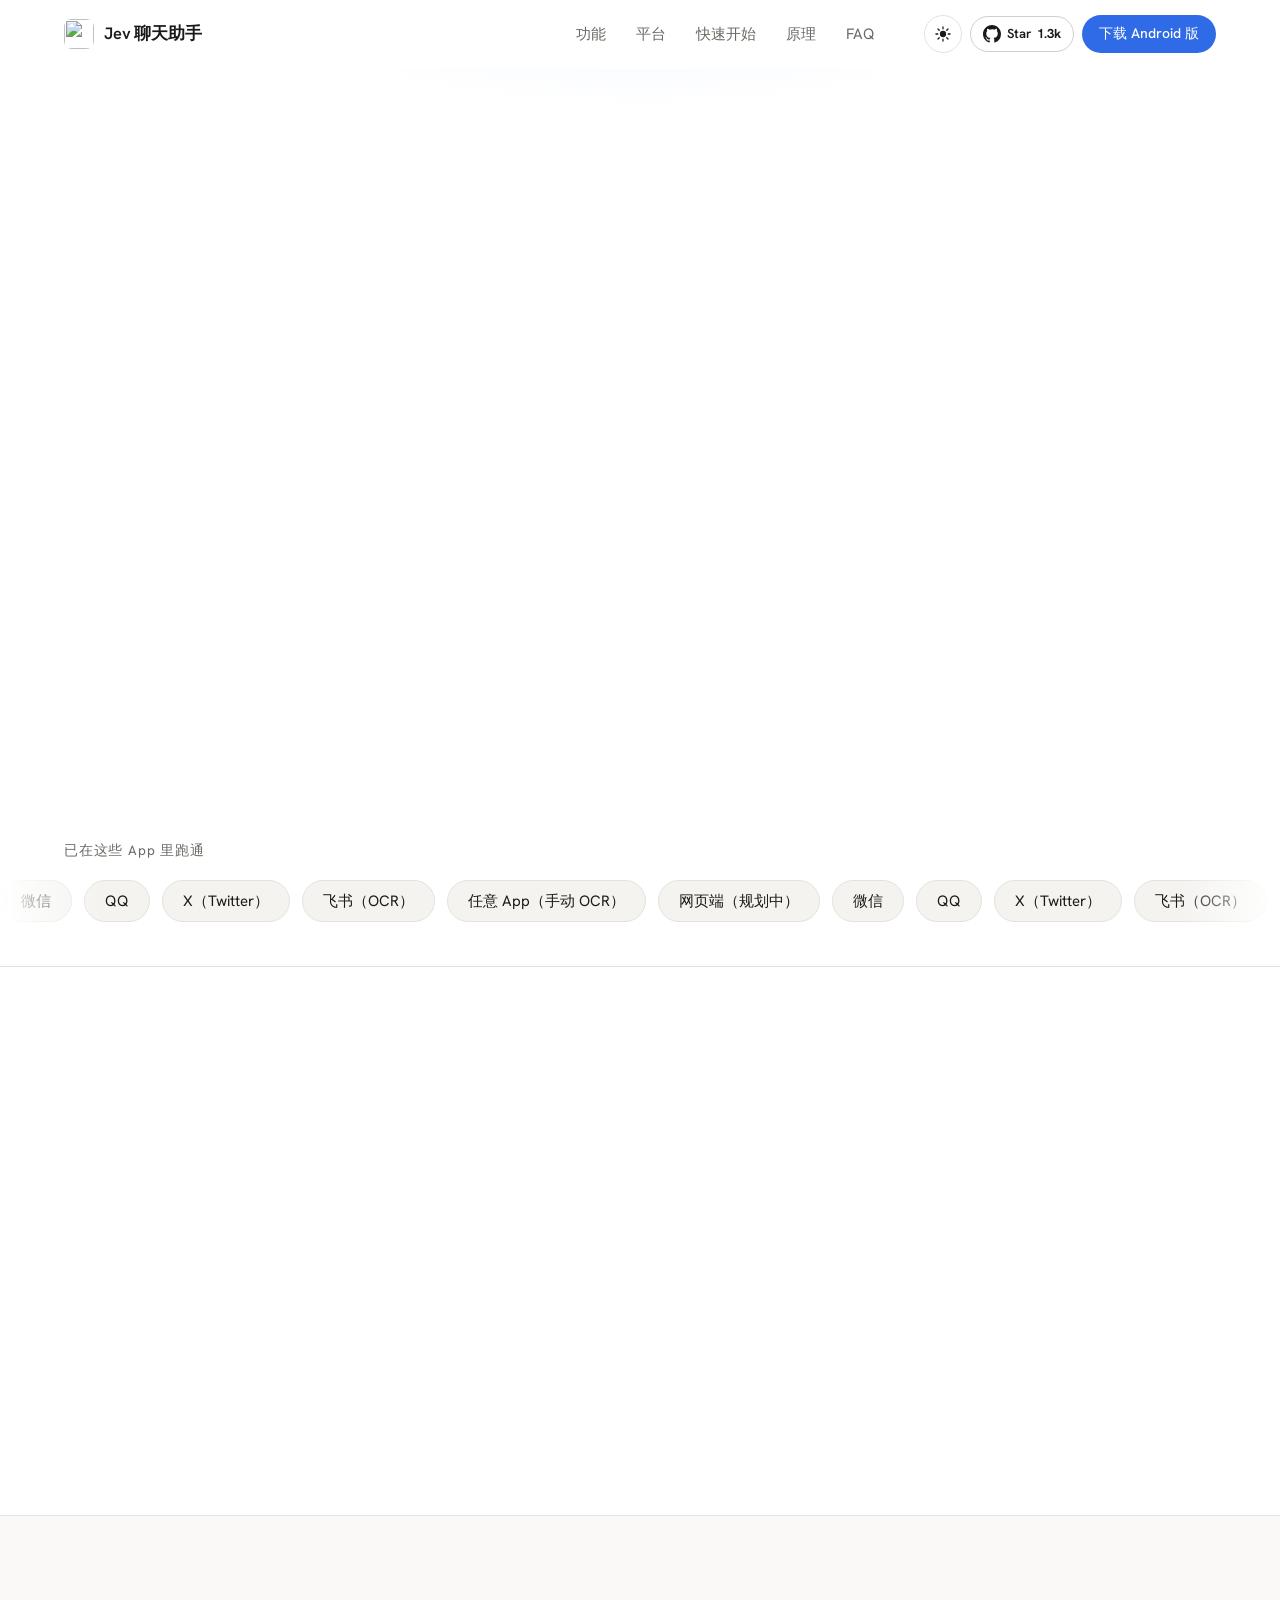
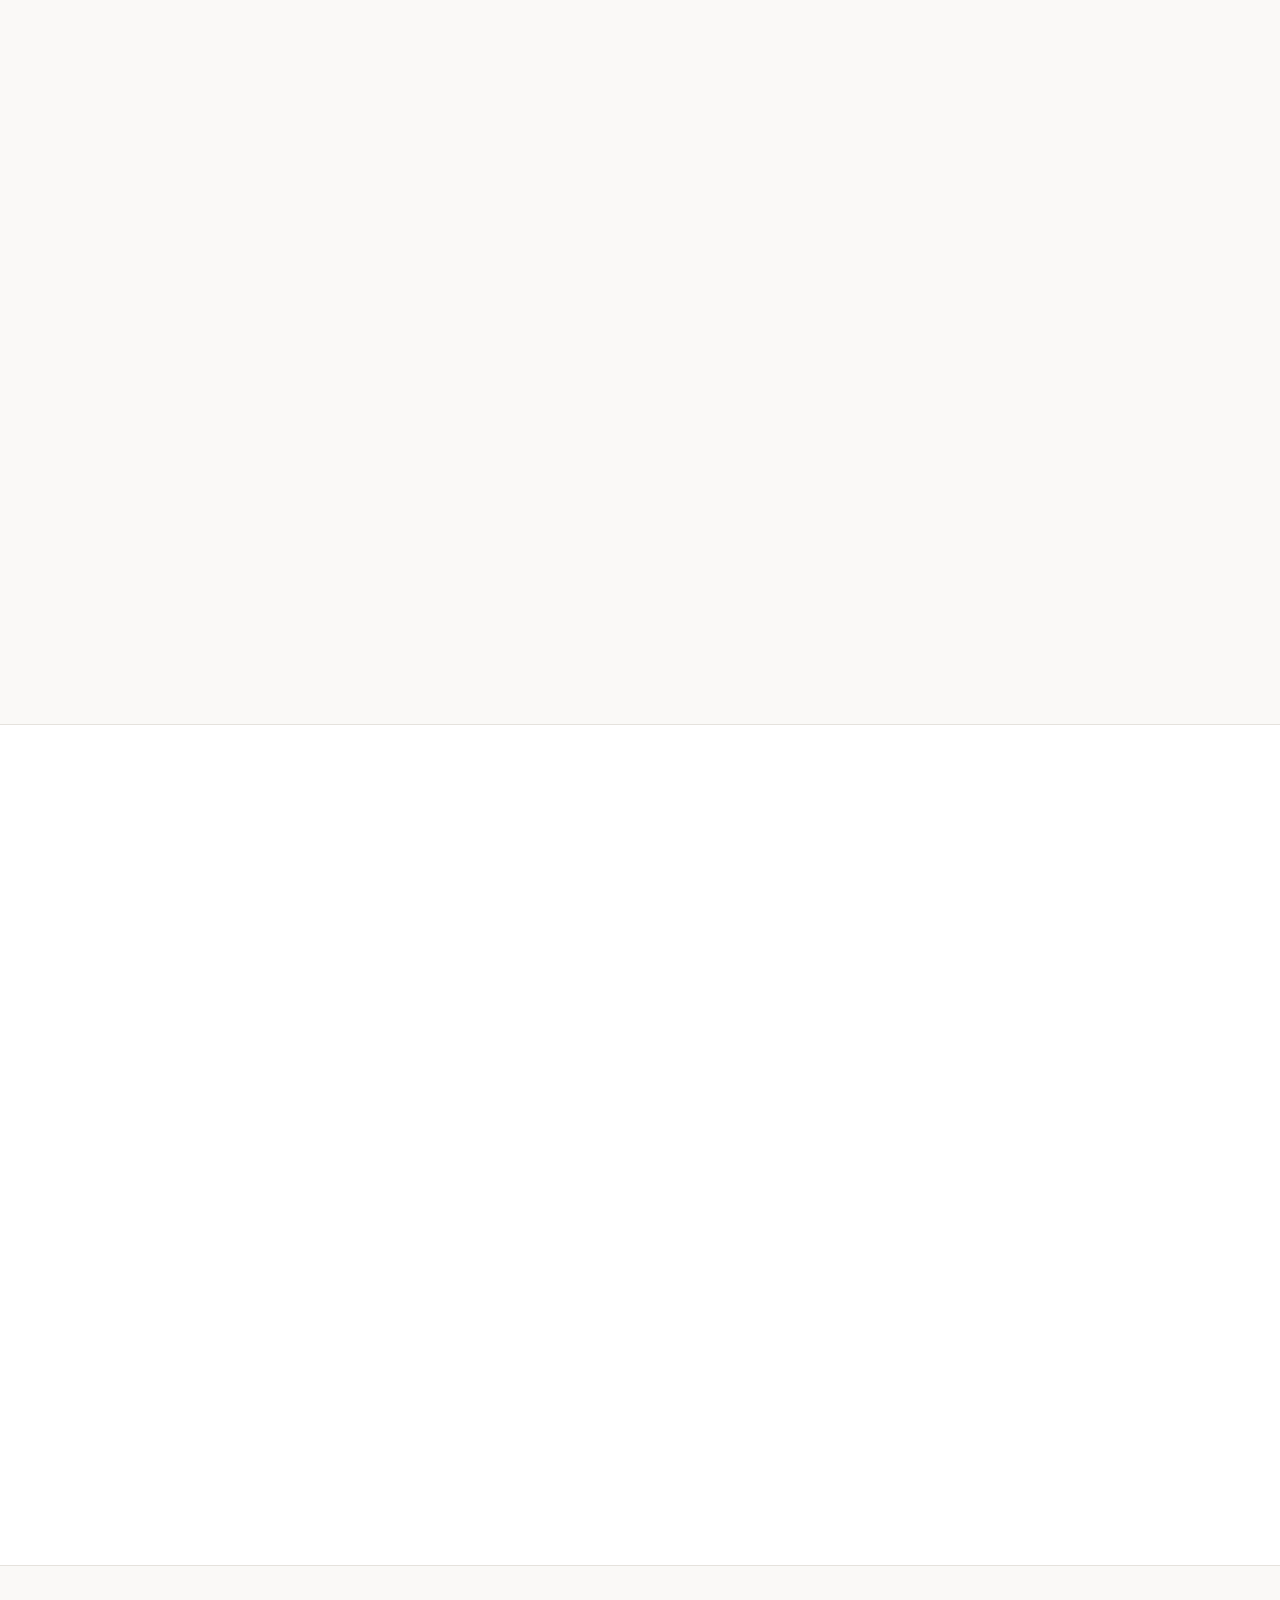
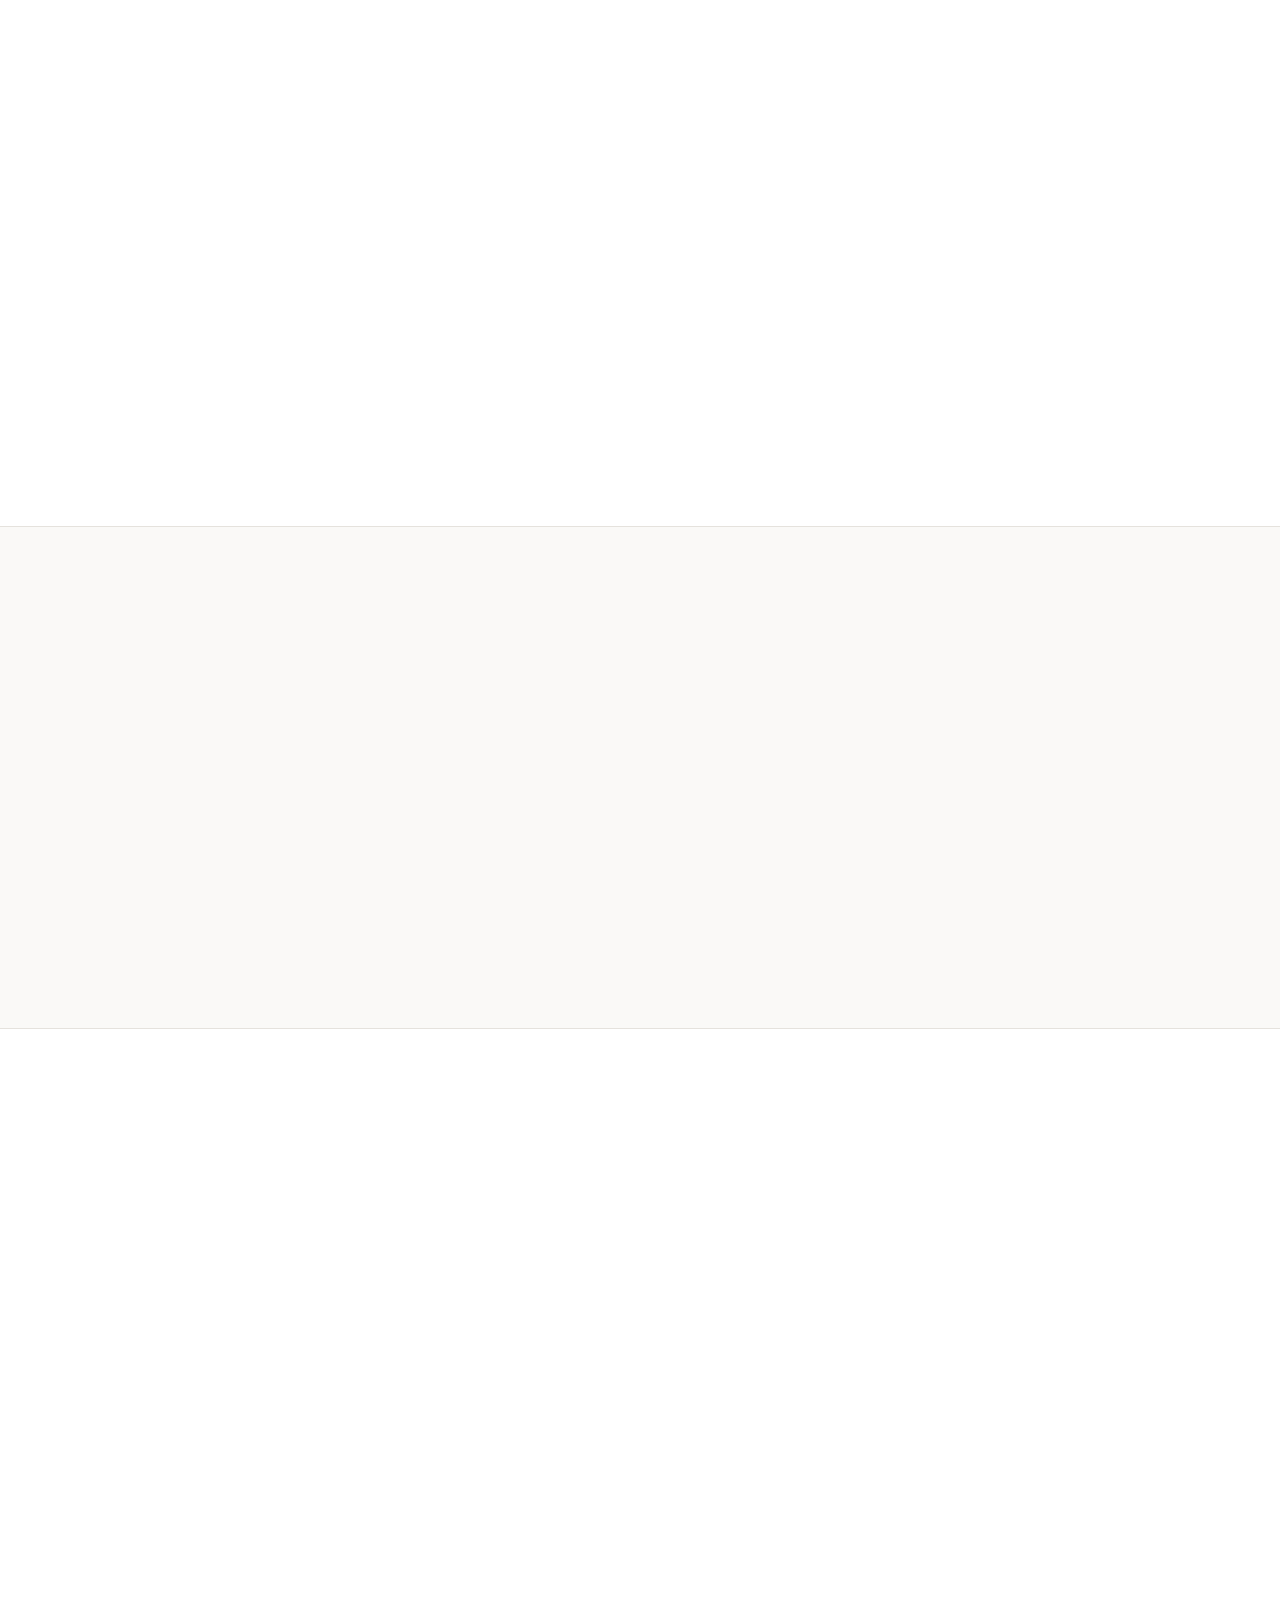
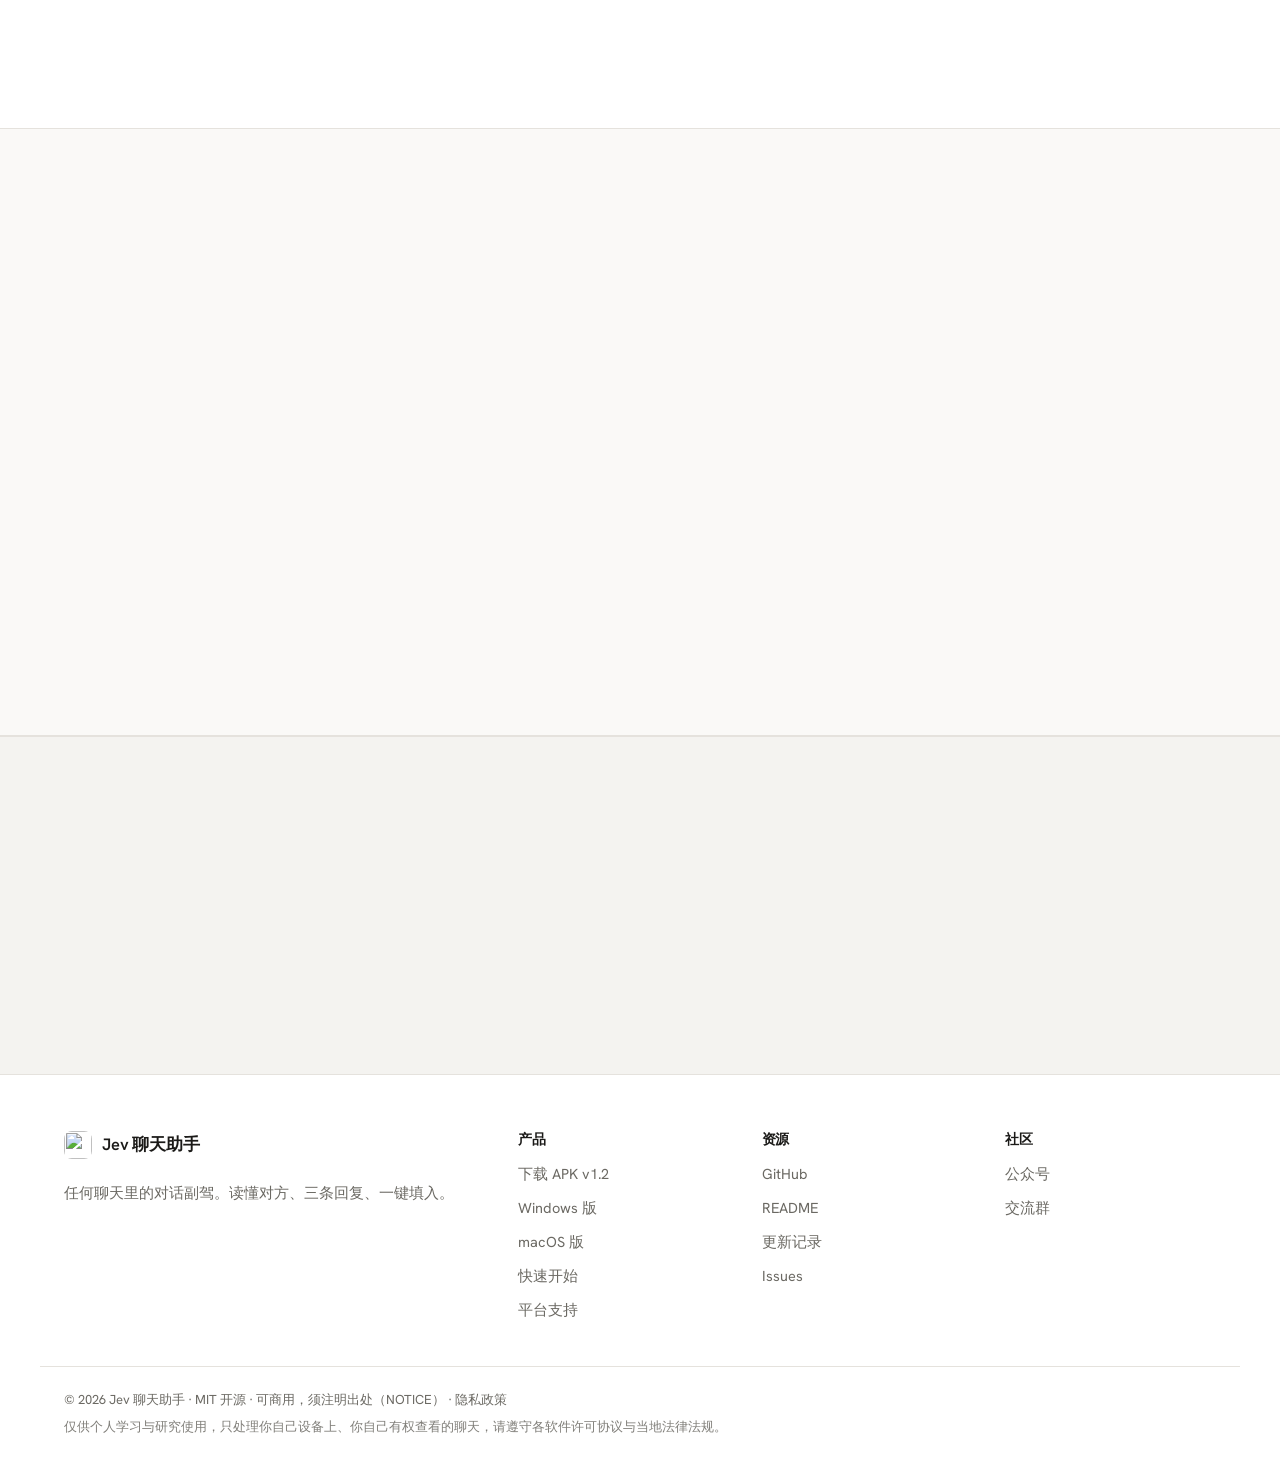
==== index.html @ 8b27de7a "site: 同步隐私政策页" ====
<!DOCTYPE html>
<html lang="zh-CN" data-theme-init>
<head>
<meta charset="utf-8">
<meta name="viewport" content="width=device-width, initial-scale=1">
<title>Jev 聊天助手 — 任何聊天里的对话副驾</title>
<meta name="description" content="Jev 聊天助手是一个开源 Android / Windows / macOS 三端对话副驾：读懂对方刚发的消息，给出意图与危险等级判断，起草三条候选回复，一键填进输入框。程序只填不发，发不发由你。微信 / QQ / X / 飞书已跑通。">
<link rel="icon" href="assets/favicon.svg" type="image/svg+xml">
<meta property="og:type" content="website">
<meta property="og:url" content="https://chatjevs.com/">
<meta property="og:title" content="Jev 聊天助手 — 任何聊天里的对话副驾">
<meta property="og:description" content="读懂对方、三条回复、一键填入。开源 MIT，Android / Windows / macOS 三端。程序只填不发。">
<meta property="og:image" content="https://chatjevs.com/assets/og.png">
<meta property="og:site_name" content="Jev 聊天助手">
<meta name="twitter:card" content="summary_large_image">
<meta name="twitter:title" content="Jev 聊天助手 — 任何聊天里的对话副驾">
<meta name="twitter:description" content="读懂对方、三条回复、一键填入。开源 MIT，Android / Windows / macOS 三端。">
<meta name="twitter:image" content="https://chatjevs.com/assets/og.png">
<script>
  window.JEV = {
    version: "1.3",
    apkUrl: "https://github.com/jev-chat/jev-chat-jarvis/raw/main/apk/jev-assistant-v1.3-release.apk",
    repo: "https://github.com/jev-chat/jev-chat-jarvis"
  };
  // 提前应用主题，避免首屏闪白
  (function () {
    try {
      var t = localStorage.getItem("jev-theme");
      if (t === "dark" || t === "light") document.documentElement.setAttribute("data-theme", t);
    } catch (e) {}
  })();
</script>
<link rel="preconnect" href="https://fonts.googleapis.com">
<link rel="preconnect" href="https://fonts.gstatic.com" crossorigin>
<link rel="stylesheet" href="https://fonts.googleapis.com/css2?family=Hanken+Grotesk:wght@400;500;600&family=DM+Mono:wght@400;500&display=swap" media="print" onload="this.media='all'">
<noscript><link rel="stylesheet" href="https://fonts.googleapis.com/css2?family=Hanken+Grotesk:wght@400;500;600&family=DM+Mono:wght@400;500&display=swap"></noscript>
<link rel="stylesheet" href="style.css?v=20260923a">
</head>
<body>

<a class="skip-link" href="#main">跳到主要内容</a>

<header class="nav" id="nav">
  <div class="wrap nav-inner">
    <a class="brand" href="#top" aria-label="Jev 聊天助手 首页">
      <img src="assets/favicon.svg" alt="" width="30" height="30" class="brand-mark">
      <span class="brand-name">Jev 聊天助手</span>
    </a>

    <nav class="nav-menu" id="navMenu" aria-label="主导航">
      <a href="#features">功能</a>
      <a href="#platforms">平台</a>
      <a href="#start">快速开始</a>
      <a href="#how">原理</a>
      <a href="#faq">FAQ</a>
    </nav>

    <div class="nav-actions">
      <button class="icon-btn" id="themeBtn" type="button" aria-label="切换深浅色主题" title="切换深浅色">
        <svg class="ico-sun" viewBox="0 0 24 24" width="18" height="18" aria-hidden="true"><circle cx="12" cy="12" r="4.2" fill="currentColor"/><g stroke="currentColor" stroke-width="1.7" stroke-linecap="round"><path d="M12 2.6v2.4M12 19v2.4M2.6 12h2.4M19 12h2.4M5.3 5.3l1.7 1.7M17 17l1.7 1.7M18.7 5.3L17 7M7 17l-1.7 1.7"/></g></svg>
        <svg class="ico-moon" viewBox="0 0 24 24" width="18" height="18" aria-hidden="true"><path d="M20 14.4A8.6 8.6 0 1 1 9.6 4a7 7 0 0 0 10.4 10.4z" fill="currentColor"/></svg>
      </button>
      <a class="nav-star" data-jev-repo href="#" target="_blank" rel="noopener" aria-label="GitHub 仓库，点个 Star" title="好用的话点个 Star"><svg viewBox="0 0 16 16" width="18" height="18" aria-hidden="true"><path fill="currentColor" d="M8 0C3.58 0 0 3.58 0 8c0 3.54 2.29 6.53 5.47 7.59.4.07.55-.17.55-.38 0-.19-.01-.82-.01-1.49-2.01.37-2.53-.49-2.69-.94-.09-.23-.48-.94-.82-1.13-.28-.15-.68-.52-.01-.53.63-.01 1.08.58 1.23.82.72 1.21 1.87.87 2.33.66.07-.52.28-.87.51-1.07-1.78-.2-3.64-.89-3.64-3.95 0-.87.31-1.59.82-2.15-.08-.2-.36-1.02.08-2.12 0 0 .67-.21 2.2.82a7.4 7.4 0 0 1 2-.27c.68 0 1.36.09 2 .27 1.53-1.04 2.2-.82 2.2-.82.44 1.1.16 1.92.08 2.12.51.56.82 1.27.82 2.15 0 3.07-1.87 3.75-3.65 3.95.29.25.54.73.54 1.48 0 1.07-.01 1.93-.01 2.2 0 .21.15.46.55.38A8.01 8.01 0 0 0 16 8c0-4.42-3.58-8-8-8z"/></svg><span class="nav-star-text">Star</span><b data-jev-stars>1.3k</b></a>
      <a class="btn btn-primary btn-sm nav-cta" data-jev-apk href="#">下载 Android 版</a>
      <button class="icon-btn burger" id="burger" type="button" aria-label="打开菜单" aria-expanded="false" aria-controls="navMenu">
        <svg viewBox="0 0 24 24" width="20" height="20" aria-hidden="true"><g stroke="currentColor" stroke-width="1.8" stroke-linecap="round"><path d="M3.5 7h17M3.5 12h17M3.5 17h17"/></g></svg>
      </button>
    </div>
  </div>
</header>

<main id="main">

<!-- ===================== HERO ===================== -->
<section class="hero" id="top">
  <div class="wrap hero-grid">
    <div class="hero-copy">
      <span class="eyebrow reveal">开源 · MIT · Android / Windows / macOS</span>
      <h1 class="hero-title reveal">任何聊天里，<br>都有个副驾</h1>
      <p class="hero-sub reveal">读懂对方、三条回复、一键填入。微信 / QQ / X / 飞书已跑通，Windows / macOS 桌面版同步可用。</p>

      <div class="cmd reveal" role="group" aria-label="安装命令">
        <code id="cmdText">adb install -r jev-assistant-v<span data-jev-version>1.2</span>-release.apk</code>
        <button class="cmd-copy" id="copyBtn" type="button" aria-label="复制命令">
          <svg viewBox="0 0 24 24" width="16" height="16" aria-hidden="true"><rect x="9" y="9" width="11" height="11" rx="2.5" fill="none" stroke="currentColor" stroke-width="1.7"/><path d="M15 5.5H6.5A2.5 2.5 0 0 0 4 8v8.5" fill="none" stroke="currentColor" stroke-width="1.7" stroke-linecap="round"/></svg>
          <span class="cmd-copy-label">复制</span>
        </button>
      </div>

      <div class="hero-btns reveal">
        <a class="btn btn-primary" data-jev-apk href="#">下载 APK v<span data-jev-version>1.2</span></a>
        <a class="btn btn-ghost" href="https://github.com/jev-chat/jev-chat-windows/releases" target="_blank" rel="noopener">Windows 版 v0.1.6</a>
        <a class="btn btn-ghost" href="https://github.com/jev-chat/jev-chat-jarvis-mac/releases" target="_blank" rel="noopener">macOS 版 v0.3.0</a>
        <a class="btn btn-star" data-jev-repo href="#" target="_blank" rel="noopener" title="到 GitHub 点个 Star"><svg viewBox="0 0 16 16" width="18" height="18" aria-hidden="true"><path fill="currentColor" d="M8 0C3.58 0 0 3.58 0 8c0 3.54 2.29 6.53 5.47 7.59.4.07.55-.17.55-.38 0-.19-.01-.82-.01-1.49-2.01.37-2.53-.49-2.69-.94-.09-.23-.48-.94-.82-1.13-.28-.15-.68-.52-.01-.53.63-.01 1.08.58 1.23.82.72 1.21 1.87.87 2.33.66.07-.52.28-.87.51-1.07-1.78-.2-3.64-.89-3.64-3.95 0-.87.31-1.59.82-2.15-.08-.2-.36-1.02.08-2.12 0 0 .67-.21 2.2.82a7.4 7.4 0 0 1 2-.27c.68 0 1.36.09 2 .27 1.53-1.04 2.2-.82 2.2-.82.44 1.1.16 1.92.08 2.12.51.56.82 1.27.82 2.15 0 3.07-1.87 3.75-3.65 3.95.29.25.54.73.54 1.48 0 1.07-.01 1.93-.01 2.2 0 .21.15.46.55.38A8.01 8.01 0 0 0 16 8c0-4.42-3.58-8-8-8z"/></svg><span>GitHub</span><span class="star-count" aria-label="Star 数"><span aria-hidden="true">★</span> <b data-jev-stars>1.3k</b></span></a>
      </div>

      <p class="star-callout reveal"><a data-jev-repo href="#" target="_blank" rel="noopener"><span class="star-callout-ico" aria-hidden="true">⭐</span>好用的话，去 GitHub 给我点个星吧<span class="star-callout-arrow" aria-hidden="true">→</span></a></p>

      <p class="hero-note reveal">程序只把回复填进输入框，从不自动发送，不碰转账 / 红包 / 收款。</p>
    </div>

    <div class="hero-visual reveal">
      <div class="pipeline" aria-hidden="true">
        <div class="pl-step pl-1"><span class="pl-dot"></span>收到消息</div>
        <div class="pl-step pl-2"><span class="pl-dot"></span>Jev 判断意图 · 危险等级</div>
        <div class="pl-step pl-3"><span class="pl-dot"></span>起草 3 条候选</div>
        <div class="pl-step pl-4"><span class="pl-dot"></span>一键填入输入框</div>
        <div class="pl-line"><i></i></div>
      </div>

      <div class="phone">
        <div class="phone-frame">
          <div class="phone-notch"></div>
          <img src="assets/overlay.webp" alt="Jev 聊天助手悬浮窗实拍：显示对方意图判断与三条候选回复" width="900" height="2002" loading="eager" decoding="async">
        </div>
        <div class="phone-glow" aria-hidden="true"></div>
      </div>
    </div>
  </div>
</section>

<!-- ===================== MARQUEE ===================== -->
<section class="marquee-sec">
  <div class="wrap"><p class="marquee-title">已在这些 App 里跑通</p></div>
  <div class="marquee" aria-label="已支持的应用：微信、QQ、X（Twitter）、飞书、任意 App、网页端规划中">
    <div class="marquee-track">
      <span class="chip">微信</span><span class="chip">QQ</span><span class="chip">X（Twitter）</span><span class="chip">飞书（OCR）</span><span class="chip">任意 App（手动 OCR）</span><span class="chip">网页端（规划中）</span>
      <span class="chip">微信</span><span class="chip">QQ</span><span class="chip">X（Twitter）</span><span class="chip">飞书（OCR）</span><span class="chip">任意 App（手动 OCR）</span><span class="chip">网页端（规划中）</span>
      <span class="chip">微信</span><span class="chip">QQ</span><span class="chip">X（Twitter）</span><span class="chip">飞书（OCR）</span><span class="chip">任意 App（手动 OCR）</span><span class="chip">网页端（规划中）</span>
    </div>
  </div>
</section>

<!-- ===================== VALUE ===================== -->
<section class="sec" id="value">
  <div class="wrap">
    <div class="sec-head">
      <h2 class="reveal">不只会写，先看懂。</h2>
      <p class="sec-lead reveal">大多数助手直接给你一段话。Jev 先判断这条消息到底是什么，再决定怎么回。</p>
    </div>

    <div class="grid grid-3">
      <article class="card reveal">
        <span class="card-ico">
          <svg viewBox="0 0 24 24" width="22" height="22" aria-hidden="true"><path d="M12 4.5c4.4 0 7.8 3.4 9 7.5-1.2 4.1-4.6 7.5-9 7.5S4.2 16.1 3 12c1.2-4.1 4.6-7.5 9-7.5z" fill="none" stroke="currentColor" stroke-width="1.7"/><circle cx="12" cy="12" r="2.8" fill="currentColor"/></svg>
        </span>
        <h3>判断</h3>
        <p>TypeSafe Jev 判断模型一次给出：对方真实意图、危险等级 1–9、对方要什么、该不该马上回、最佳动作。约 1 秒，带把握度。</p>
      </article>

      <article class="card reveal">
        <span class="card-ico">
          <svg viewBox="0 0 24 24" width="22" height="22" aria-hidden="true"><rect x="3.5" y="5" width="17" height="4.4" rx="2.2" fill="currentColor"/><rect x="3.5" y="11" width="13" height="4.4" rx="2.2" fill="none" stroke="currentColor" stroke-width="1.7"/><rect x="3.5" y="17" width="9" height="3" rx="1.5" fill="none" stroke="currentColor" stroke-width="1.7"/></svg>
        </span>
        <h3>候选</h3>
        <p>生成模型（默认 DeepSeek）起草 3 条口语化回复，Jev 按「最合适」重新排序，并给出每条的占比，谁排第一有理由。</p>
      </article>

      <article class="card reveal">
        <span class="card-ico">
          <svg viewBox="0 0 24 24" width="22" height="22" aria-hidden="true"><path d="M12 3.5v11" fill="none" stroke="currentColor" stroke-width="1.8" stroke-linecap="round"/><path d="M8 11l4 4 4-4" fill="none" stroke="currentColor" stroke-width="1.8" stroke-linecap="round" stroke-linejoin="round"/><rect x="4" y="17.5" width="16" height="3.2" rx="1.6" fill="currentColor"/></svg>
        </span>
        <h3>填入</h3>
        <p>点一下，回复进输入框。程序只填不发，从不自动发送，也不碰转账、红包、收款。最后那一下永远是你按的。</p>
      </article>
    </div>
  </div>
</section>

<!-- ===================== COMPARE ===================== -->
<section class="sec sec-alt" id="compare">
  <div class="wrap">
    <div class="sec-head">
      <h2 class="reveal">Jev 聊天助手 vs 其他方案</h2>
      <p class="sec-lead reveal">同样是「帮你回消息」，差别在读得到多少、判不判断、以及谁按发送。</p>
    </div>

    <div class="table-scroll reveal">
      <table class="cmp">
        <thead>
          <tr>
            <th scope="col" class="cmp-row-head">能力</th>
            <th scope="col" class="cmp-us">Jev 聊天助手</th>
            <th scope="col">输入法 / App 自带 AI 回复</th>
            <th scope="col">通用聊天机器人（复制粘贴）</th>
            <th scope="col">自动回复机器人</th>
          </tr>
        </thead>
        <tbody>
          <tr>
            <th scope="row">先判断再写</th>
            <td class="cmp-us"><span class="mk yes">✓</span></td>
            <td><span class="mk no">✗</span></td>
            <td><span class="mk part">部分</span></td>
            <td><span class="mk no">✗</span></td>
          </tr>
          <tr>
            <th scope="row">任意聊天 App 都能读</th>
            <td class="cmp-us"><span class="mk yes">✓</span></td>
            <td><span class="mk part">部分</span></td>
            <td><span class="mk no">✗</span></td>
            <td><span class="mk part">部分</span></td>
          </tr>
          <tr>
            <th scope="row">非侵入，不改客户端</th>
            <td class="cmp-us"><span class="mk yes">✓</span></td>
            <td><span class="mk yes">✓</span></td>
            <td><span class="mk yes">✓</span></td>
            <td><span class="mk no">✗</span></td>
          </tr>
          <tr>
            <th scope="row">发送由你按</th>
            <td class="cmp-us"><span class="mk yes">✓</span></td>
            <td><span class="mk yes">✓</span></td>
            <td><span class="mk yes">✓</span></td>
            <td><span class="mk no">✗</span></td>
          </tr>
          <tr>
            <th scope="row">知识库 + 联系人上下文</th>
            <td class="cmp-us"><span class="mk yes">✓</span></td>
            <td><span class="mk no">✗</span></td>
            <td><span class="mk part">部分</span></td>
            <td><span class="mk part">部分</span></td>
          </tr>
          <tr>
            <th scope="row">接口 / 模型自选</th>
            <td class="cmp-us"><span class="mk yes">✓</span></td>
            <td><span class="mk no">✗</span></td>
            <td><span class="mk no">✗</span></td>
            <td><span class="mk part">部分</span></td>
          </tr>
          <tr>
            <th scope="row">开源免费</th>
            <td class="cmp-us"><span class="mk yes">✓</span></td>
            <td><span class="mk no">✗</span></td>
            <td><span class="mk no">✗</span></td>
            <td><span class="mk part">部分</span></td>
          </tr>
        </tbody>
      </table>
    </div>
    <p class="cmp-foot reveal">对比按公开可得的常见形态归纳，不针对任何具体产品。</p>
  </div>
</section>

<!-- ===================== FEATURES ===================== -->
<section class="sec" id="features">
  <div class="wrap">
    <div class="sec-head">
      <h2 class="reveal">一个 App，六件事做扎实</h2>
      <p class="sec-lead reveal">Built for everyday chats — 不是演示用的 demo。</p>
    </div>

    <div class="grid grid-3">
      <article class="card reveal">
        <span class="card-ico">
          <svg viewBox="0 0 24 24" width="22" height="22" aria-hidden="true"><circle cx="12" cy="12" r="3" fill="currentColor"/><circle cx="5" cy="6" r="2.2" fill="none" stroke="currentColor" stroke-width="1.6"/><circle cx="19" cy="6" r="2.2" fill="none" stroke="currentColor" stroke-width="1.6"/><circle cx="5" cy="18" r="2.2" fill="none" stroke="currentColor" stroke-width="1.6"/><circle cx="19" cy="18" r="2.2" fill="none" stroke="currentColor" stroke-width="1.6"/><path d="M7 7l3 3M17 7l-3 3M7 17l3-3M17 17l-3-3" stroke="currentColor" stroke-width="1.5"/></svg>
        </span>
        <h3>一套内核，多平台</h3>
        <p>判断、候选、排序、填入都在同一个内核里。新增一个 App 只需要实现一个几十行的适配器，其余全部复用。</p>
      </article>

      <article class="card reveal">
        <span class="card-ico">
          <svg viewBox="0 0 24 24" width="22" height="22" aria-hidden="true"><path d="M12 3l7.5 3v5.6c0 4.3-3 8-7.5 9.4C7.5 19.6 4.5 15.9 4.5 11.6V6z" fill="none" stroke="currentColor" stroke-width="1.7" stroke-linejoin="round"/><path d="M8.8 12l2.3 2.3 4.1-4.6" fill="none" stroke="currentColor" stroke-width="1.8" stroke-linecap="round" stroke-linejoin="round"/></svg>
        </span>
        <h3>非侵入</h3>
        <p>不改任何 App 的安装包，不走它们的接口或账号，不读数据库。只用系统无障碍服务读「屏幕上正在显示的对话」。</p>
      </article>

      <article class="card reveal">
        <span class="card-ico">
          <svg viewBox="0 0 24 24" width="22" height="22" aria-hidden="true"><path d="M5 5.5A1.5 1.5 0 0 1 6.5 4H18v16H6.5A1.5 1.5 0 0 1 5 18.5z" fill="none" stroke="currentColor" stroke-width="1.7" stroke-linejoin="round"/><path d="M9 8.5h6M9 12h6M9 15.5h3.5" stroke="currentColor" stroke-width="1.6" stroke-linecap="round"/></svg>
        </span>
        <h3>知识库与关联上下文</h3>
        <p>本地维护笔记和联系人档案（关系、别名、备注）。分析时自动带上命中的知识和这个人的历史聊天，候选回复与知识库口径一致。联系人可跨 App 关联。</p>
      </article>

      <article class="card reveal">
        <span class="card-ico">
          <svg viewBox="0 0 24 24" width="22" height="22" aria-hidden="true"><rect x="3.5" y="5.5" width="17" height="13" rx="2.5" fill="none" stroke="currentColor" stroke-width="1.7"/><path d="M3.5 12h17" stroke="currentColor" stroke-width="1.6"/><circle cx="8" cy="8.7" r="1.1" fill="currentColor"/><path d="M7.5 15.3h4" stroke="currentColor" stroke-width="1.6" stroke-linecap="round"/></svg>
        </span>
        <h3>读不到就 OCR</h3>
        <p>控件树里没有正文时自动截屏，用 ML Kit 中文离线识别，不上传图片、不需要 Google 服务。任何 App 都能在悬浮窗菜单里手动「截屏识别一次」。</p>
      </article>

      <article class="card reveal">
        <span class="card-ico">
          <svg viewBox="0 0 24 24" width="22" height="22" aria-hidden="true"><path d="M5 7.5h14M5 12h14M5 16.5h14" stroke="currentColor" stroke-width="1.7" stroke-linecap="round"/><circle cx="9" cy="7.5" r="2.1" fill="none" stroke="currentColor" stroke-width="1.7"/><circle cx="15" cy="12" r="2.1" fill="none" stroke="currentColor" stroke-width="1.7"/><circle cx="10" cy="16.5" r="2.1" fill="none" stroke="currentColor" stroke-width="1.7"/></svg>
        </span>
        <h3>接口全可配</h3>
        <p>判断 / 回复 / 视觉三路接口的地址、密钥、模型分别可填。内置 OpenRouter、TypeSafe 直连、DeepSeek 官方、通义兼容预设，各自一键连通测试。只填一把 OpenRouter 密钥就能用。</p>
      </article>

      <article class="card reveal">
        <span class="card-ico">
          <svg viewBox="0 0 24 24" width="22" height="22" aria-hidden="true"><rect x="5" y="10.5" width="14" height="9.5" rx="2.4" fill="none" stroke="currentColor" stroke-width="1.7"/><path d="M8.2 10.5V8a3.8 3.8 0 0 1 7.6 0v2.5" fill="none" stroke="currentColor" stroke-width="1.7"/><circle cx="12" cy="15" r="1.5" fill="currentColor"/></svg>
        </span>
        <h3>隐私在本机</h3>
        <p>密钥只存在 App 私有空间。聊天内容只在分析那一刻发给你配置的模型接口，不落盘、不进日志。历史记录默认关闭，开了也只存本机。</p>
      </article>
    </div>
  </div>
</section>

<!-- ===================== PLATFORMS ===================== -->
<section class="sec sec-alt" id="platforms">
  <div class="wrap">
    <div class="sec-head">
      <h2 class="reveal">平台支持</h2>
      <p class="sec-lead reveal">真机实测为准，版本号是验证时的版本。</p>
    </div>

    <div class="table-scroll reveal">
      <table class="plat">
        <thead>
          <tr><th scope="col">平台</th><th scope="col">状态</th><th scope="col">说明</th></tr>
        </thead>
        <tbody>
          <tr><th scope="row">微信 Android</th><td><span class="dot ok"></span>全链路</td><td>8.0.78 实测</td></tr>
          <tr><th scope="row">QQ Android</th><td><span class="dot ok"></span>全链路</td><td>9.3.50 实测</td></tr>
          <tr><th scope="row">X / Twitter 私信</th><td><span class="dot ok"></span>全链路</td><td>12.25 实测，中文界面</td></tr>
          <tr><th scope="row">飞书 / Lark</th><td><span class="dot wip"></span>OCR 兜底</td><td>真机验证，正文离线 OCR</td></tr>
          <tr><th scope="row">任意其它 App</th><td><span class="dot wip"></span>手动识别</td><td>悬浮窗菜单「截屏识别一次」</td></tr>
          <tr><th scope="row">微信 Windows 4.x</th><td><span class="dot ok"></span>全链路</td><td>v0.1.6 · 窗口截图 + 离线 OCR</td></tr>
          <tr><th scope="row">微信 macOS</th><td><span class="dot ok"></span>全链路</td><td>v0.3.0 · 看屏 + 本地模型</td></tr>
          <tr><th scope="row">网页端</th><td><span class="dot plan"></span>规划中</td><td>—</td></tr>
        </tbody>
      </table>
    </div>
  </div>
</section>

<!-- ===================== DESKTOP ===================== -->
<section class="sec" id="desktop">
  <div class="wrap">
    <div class="sec-head">
      <h2 class="reveal">三个端，一套判断内核</h2>
      <p class="sec-lead reveal">判断、候选、排序用同一套内核，采集方式按平台各自适配，规则保持一致：只读屏幕、只填不发。</p>
    </div>

    <div class="grid grid-3">
      <article class="card contact-card reveal">
        <span class="card-ico">
          <svg viewBox="0 0 24 24" width="22" height="22" aria-hidden="true"><rect x="7" y="2.5" width="10" height="19" rx="2" fill="none" stroke="currentColor" stroke-width="1.7"/><path d="M10 19h4" stroke="currentColor" stroke-width="1.7" stroke-linecap="round"/></svg>
        </span>
        <h3>Android · v1.3</h3>
        <p>无障碍服务读屏幕上的对话，读不到就离线 OCR 兜底。微信 / QQ / X / 飞书已跑通。</p>
        <a class="link-arrow" data-jev-apk href="#">下载</a>
        <a class="link-arrow" data-jev-repo href="#" target="_blank" rel="noopener">源码</a>
      </article>

      <article class="card contact-card reveal">
        <span class="card-ico">
          <svg viewBox="0 0 24 24" width="22" height="22" aria-hidden="true"><rect x="3" y="4.5" width="18" height="12" rx="1.6" fill="none" stroke="currentColor" stroke-width="1.7"/><path d="M8.5 20h7M12 16.5V20" stroke="currentColor" stroke-width="1.7" stroke-linecap="round"/></svg>
        </span>
        <h3>Windows · v0.1.6</h3>
        <p>截自己的微信窗口 + 本地离线 OCR，不 hook、不读数据库，适配微信 Windows 4.x。</p>
        <a class="link-arrow" href="https://github.com/jev-chat/jev-chat-windows/releases" target="_blank" rel="noopener">下载</a>
        <a class="link-arrow" href="https://github.com/jev-chat/jev-chat-windows" target="_blank" rel="noopener">源码</a>
      </article>

      <article class="card contact-card reveal">
        <span class="card-ico">
          <svg viewBox="0 0 24 24" width="22" height="22" aria-hidden="true"><path d="M5 5.5A1.5 1.5 0 0 1 6.5 4h11A1.5 1.5 0 0 1 19 5.5V15H5z" fill="none" stroke="currentColor" stroke-width="1.7" stroke-linejoin="round"/><path d="M2.5 15h19l-1.4 3.1a1.7 1.7 0 0 1-1.55 1H5.45a1.7 1.7 0 0 1-1.55-1z" fill="none" stroke="currentColor" stroke-width="1.7" stroke-linejoin="round"/></svg>
        </span>
        <h3>macOS · v0.3.0</h3>
        <p>看屏 + 本地小模型判断意图与风险等级，按话术生成候选并本地排序，适配微信 macOS。</p>
        <a class="link-arrow" href="https://github.com/jev-chat/jev-chat-jarvis-mac/releases" target="_blank" rel="noopener">下载</a>
        <a class="link-arrow" href="https://github.com/jev-chat/jev-chat-jarvis-mac" target="_blank" rel="noopener">源码</a>
      </article>
    </div>
  </div>
</section>

<!-- ===================== START ===================== -->
<section class="sec" id="start">
  <div class="wrap">
    <div class="sec-head">
      <h2 class="reveal">三步开始</h2>
      <p class="sec-lead reveal">Android 装 APK；Windows / macOS 去各自发布页下载。</p>
    </div>

    <div class="grid grid-3 steps">
      <article class="card step reveal">
        <span class="step-no">01</span>
        <h3>装包</h3>
        <p>下载 APK 直接安装，Android 11+。也可以用 adb：</p>
        <div class="cmd cmd-mini">
          <code>adb install -r jev-assistant-v<span data-jev-version>1.2</span>-release.apk</code>
        </div>
        <a class="btn btn-primary btn-sm" data-jev-apk href="#">下载 APK v<span data-jev-version>1.2</span></a>
        <p class="hero-note step-note">桌面端：<a href="https://github.com/jev-chat/jev-chat-windows/releases" target="_blank" rel="noopener">Windows v0.1.6</a> · <a href="https://github.com/jev-chat/jev-chat-jarvis-mac/releases" target="_blank" rel="noopener">macOS v0.3.0</a></p>
      </article>

      <article class="card step reveal">
        <span class="step-no">02</span>
        <h3>填密钥</h3>
        <p>设置 → 接口 → 判断接口填 OpenRouter API Key，其余留空会自动继承。三路接口都能一键测连通。</p>
        <a class="shot" data-jev-repo href="#" target="_blank" rel="noopener" title="设置页">
          <img src="assets/settings.webp" alt="Jev 聊天助手设置页：判断 / 回复 / 视觉三路接口的地址、密钥与模型分别可填" width="900" height="2002" loading="lazy" decoding="async">
        </a>
      </article>

      <article class="card step reveal">
        <span class="step-no">03</span>
        <h3>开权限</h3>
        <p>无障碍、悬浮窗、自启动 + 省电无限制。小米 / HyperOS 上后两项必做，否则气泡会被冻掉。</p>
        <ul class="ticks">
          <li>无障碍服务</li>
          <li>悬浮窗</li>
          <li>自启动 + 省电无限制</li>
        </ul>
      </article>
    </div>
  </div>
</section>

<!-- ===================== HOW ===================== -->
<section class="sec sec-alt" id="how">
  <div class="wrap">
    <div class="sec-head">
      <h2 class="reveal">它怎么工作</h2>
      <p class="sec-lead reveal">从屏幕上的一条消息，到输入框里的一句话，中间只有这几步。</p>
    </div>

    <div class="flow reveal">
      <div class="flow-node">
        <span class="flow-idx">1</span>
        <h4>采集屏幕消息</h4>
        <p>无障碍服务读当前对话；读不到就截屏 OCR</p>
      </div>
      <span class="flow-arrow" aria-hidden="true"></span>
      <div class="flow-node flow-split">
        <span class="flow-idx">2</span>
        <div class="flow-pair">
          <div class="flow-half">
            <h4>Jev 判断</h4>
            <p>意图 · 危险等级 1–9 · 该不该马上回</p>
          </div>
          <div class="flow-half">
            <h4>生成模型起草</h4>
            <p>3 条口语化候选回复</p>
          </div>
        </div>
      </div>
      <span class="flow-arrow" aria-hidden="true"></span>
      <div class="flow-node">
        <span class="flow-idx">3</span>
        <h4>Jev 排序</h4>
        <p>按「最合适」重排，给出占比</p>
      </div>
      <span class="flow-arrow" aria-hidden="true"></span>
      <div class="flow-node">
        <span class="flow-idx">4</span>
        <h4>悬浮窗展示</h4>
        <p>判断结论 + 三条候选，就在对话旁边</p>
      </div>
      <span class="flow-arrow" aria-hidden="true"></span>
      <div class="flow-node flow-end">
        <span class="flow-idx">5</span>
        <h4>复制 / 填入</h4>
        <p><strong>不发送</strong>，最后那一下由你按</p>
      </div>
    </div>
  </div>
</section>

<!-- ===================== FAQ ===================== -->
<section class="sec" id="faq">
  <div class="wrap wrap-narrow">
    <div class="sec-head">
      <h2 class="reveal">常见问题</h2>
    </div>

    <div class="faq reveal">
      <details>
        <summary>会不会自动帮我发送？<span class="acc-ico" aria-hidden="true"></span></summary>
        <div class="faq-body"><p>不会。程序只把回复填进输入框，从不自动发送，也不碰转账、红包、收款。发不发、怎么改，都是你自己决定。</p></div>
      </details>
      <details>
        <summary>支持 iOS 吗？<span class="acc-ico" aria-hidden="true"></span></summary>
        <div class="faq-body"><p>暂不支持 iOS。桌面端已经有独立版本：<a href="https://github.com/jev-chat/jev-chat-windows" target="_blank" rel="noopener">Windows</a>（v0.1.6）、<a href="https://github.com/jev-chat/jev-chat-jarvis-mac" target="_blank" rel="noopener">macOS</a>（v0.3.0），加上 Android（v1.3），各自独立仓库维护。</p></div>
      </details>
      <details>
        <summary>电脑端能用吗？<span class="acc-ico" aria-hidden="true"></span></summary>
        <div class="faq-body"><p>能用。<a href="https://github.com/jev-chat/jev-chat-windows" target="_blank" rel="noopener">Windows 版</a>（v0.1.6）适配微信 Windows 4.x，截自己的窗口 + 本地离线 OCR；<a href="https://github.com/jev-chat/jev-chat-jarvis-mac" target="_blank" rel="noopener">macOS 版</a>（v0.3.0）适配微信 macOS，看屏 + 本地小模型判断。网页版暂无规划。</p></div>
      </details>
      <details>
        <summary>要准备什么密钥？<span class="acc-ico" aria-hidden="true"></span></summary>
        <div class="faq-body"><p>最少一把 OpenRouter API Key 就能跑起来：填在「判断接口」，回复和视觉接口留空会自动继承。也可以三路分开配，内置 OpenRouter、TypeSafe 直连、DeepSeek 官方、通义兼容预设，各自一键测连通。</p></div>
      </details>
      <details>
        <summary>我的聊天内容会被上传吗？<span class="acc-ico" aria-hidden="true"></span></summary>
        <div class="faq-body"><p>只在分析那一刻发给你自己配置的模型接口，之后不落盘、不进日志。密钥只存在 App 私有空间。历史记录默认关闭，开了也只存在本机。OCR 走的是 ML Kit 中文离线识别，图片不上传。</p></div>
      </details>
      <details>
        <summary>群聊准吗？还有哪些已知限制？<span class="acc-ico" aria-hidden="true"></span></summary>
        <div class="faq-body">
          <ul>
            <li>群聊目前按一对一的方式分析，多人交叉对话时判断会不准。</li>
            <li>部分国产 ROM 的后台冻结策略可能让悬浮气泡短暂消失，开自启动和省电无限制可缓解。</li>
            <li>X / Twitter 只在中文界面下验证过。</li>
          </ul>
        </div>
      </details>
    </div>
  </div>
</section>

<!-- ===================== CONTACT ===================== -->
<section class="sec sec-alt" id="contact">
  <div class="wrap">
    <div class="sec-head">
      <h2 class="reveal">联系与交流</h2>
      <p class="sec-lead reveal">问题、建议、想接一个新 App，都可以来找。</p>
    </div>

    <div class="contact-grid">
      <article class="card contact-card reveal">
        <img class="qr" src="assets/wechat-mp.webp" alt="Jev 聊天助手微信公众号二维码" width="420" height="420" loading="lazy" decoding="async">
        <h3>公众号私信</h3>
        <p>扫码关注，后台私信最直接。</p>
      </article>

      <article class="card contact-card reveal">
        <span class="card-ico">
          <svg viewBox="0 0 24 24" width="22" height="22" aria-hidden="true"><path d="M4 6.5A2.5 2.5 0 0 1 6.5 4h11A2.5 2.5 0 0 1 20 6.5v8A2.5 2.5 0 0 1 17.5 17H9l-5 3.5z" fill="none" stroke="currentColor" stroke-width="1.7" stroke-linejoin="round"/></svg>
        </span>
        <h3>交流群</h3>
        <p>群二维码 7 天过期，放在仓库 README 底部，那里会持续更新。</p>
        <a class="link-arrow" data-jev-readme href="#" target="_blank" rel="noopener">去 README 拿群二维码</a>
      </article>

      <article class="card contact-card reveal">
        <span class="card-ico">
          <svg viewBox="0 0 24 24" width="22" height="22" aria-hidden="true"><circle cx="12" cy="12" r="8.5" fill="none" stroke="currentColor" stroke-width="1.7"/><path d="M12 7.5v5.2" stroke="currentColor" stroke-width="1.9" stroke-linecap="round"/><circle cx="12" cy="16.3" r="1.2" fill="currentColor"/></svg>
        </span>
        <h3>GitHub Issues</h3>
        <p>提 bug、报某个 App 读不到、提适配需求，走 Issues 最好跟踪。</p>
        <a class="link-arrow" data-jev-issues href="#" target="_blank" rel="noopener">提一个 Issue</a>
      </article>
    </div>
  </div>
</section>

<!-- ===================== CTA ===================== -->
<section class="cta-band">
  <div class="wrap cta-inner reveal">
    <h2>现在装上，下一条消息就有副驾</h2>
    <p>开源 MIT · Android v<span data-jev-version>1.2</span> · Windows v0.1.6 · macOS v0.3.0</p>
    <div class="hero-btns">
      <a class="btn btn-primary" data-jev-apk href="#">下载 APK v<span data-jev-version>1.2</span></a>
      <a class="btn btn-ghost" href="https://github.com/jev-chat/jev-chat-windows/releases" target="_blank" rel="noopener">Windows 版 v0.1.6</a>
      <a class="btn btn-ghost" href="https://github.com/jev-chat/jev-chat-jarvis-mac/releases" target="_blank" rel="noopener">macOS 版 v0.3.0</a>
      <a class="btn btn-star" data-jev-repo href="#" target="_blank" rel="noopener" title="到 GitHub 点个 Star"><svg viewBox="0 0 16 16" width="18" height="18" aria-hidden="true"><path fill="currentColor" d="M8 0C3.58 0 0 3.58 0 8c0 3.54 2.29 6.53 5.47 7.59.4.07.55-.17.55-.38 0-.19-.01-.82-.01-1.49-2.01.37-2.53-.49-2.69-.94-.09-.23-.48-.94-.82-1.13-.28-.15-.68-.52-.01-.53.63-.01 1.08.58 1.23.82.72 1.21 1.87.87 2.33.66.07-.52.28-.87.51-1.07-1.78-.2-3.64-.89-3.64-3.95 0-.87.31-1.59.82-2.15-.08-.2-.36-1.02.08-2.12 0 0 .67-.21 2.2.82a7.4 7.4 0 0 1 2-.27c.68 0 1.36.09 2 .27 1.53-1.04 2.2-.82 2.2-.82.44 1.1.16 1.92.08 2.12.51.56.82 1.27.82 2.15 0 3.07-1.87 3.75-3.65 3.95.29.25.54.73.54 1.48 0 1.07-.01 1.93-.01 2.2 0 .21.15.46.55.38A8.01 8.01 0 0 0 16 8c0-4.42-3.58-8-8-8z"/></svg><span>GitHub</span><span class="star-count" aria-label="Star 数"><span aria-hidden="true">★</span> <b data-jev-stars>1.3k</b></span></a>
    </div>
  </div>
</section>

</main>

<footer class="foot">
  <div class="wrap foot-grid">
    <div class="foot-brand">
      <a class="brand" href="#top">
        <img src="assets/favicon.svg" alt="" width="28" height="28" class="brand-mark">
        <span class="brand-name">Jev 聊天助手</span>
      </a>
      <p class="foot-tag">任何聊天里的对话副驾。读懂对方、三条回复、一键填入。</p>
    </div>

    <nav class="foot-col" aria-label="产品">
      <h4>产品</h4>
      <a data-jev-apk href="#">下载 APK v<span data-jev-version>1.2</span></a>
      <a href="https://github.com/jev-chat/jev-chat-windows/releases" target="_blank" rel="noopener">Windows 版</a>
      <a href="https://github.com/jev-chat/jev-chat-jarvis-mac/releases" target="_blank" rel="noopener">macOS 版</a>
      <a href="#start">快速开始</a>
      <a href="#platforms">平台支持</a>
    </nav>

    <nav class="foot-col" aria-label="资源">
      <h4>资源</h4>
      <a data-jev-repo href="#" target="_blank" rel="noopener">GitHub</a>
      <a data-jev-readme href="#" target="_blank" rel="noopener">README</a>
      <a data-jev-commits href="#" target="_blank" rel="noopener">更新记录</a>
      <a data-jev-issues href="#" target="_blank" rel="noopener">Issues</a>
    </nav>

    <nav class="foot-col" aria-label="社区">
      <h4>社区</h4>
      <a href="#contact">公众号</a>
      <a data-jev-readme href="#" target="_blank" rel="noopener">交流群</a>
    </nav>
  </div>

  <div class="wrap foot-bottom">
    <p>© 2026 Jev 聊天助手 · <a href="https://github.com/jev-chat/jev-chat-jarvis/blob/main/LICENSE" target="_blank" rel="noopener">MIT 开源</a> · 可商用，须注明出处（<a href="https://github.com/jev-chat/jev-chat-jarvis/blob/main/NOTICE" target="_blank" rel="noopener">NOTICE</a>） · <a href="privacy.html">隐私政策</a></p>
    <p class="disclaimer">仅供个人学习与研究使用，只处理你自己设备上、你自己有权查看的聊天，请遵守各软件许可协议与当地法律法规。</p>
  </div>
</footer>

<script src="main.js?v=20260923a"></script>
</body>
</html>
---- style.css ----
/* ============================================================
   Jev 聊天助手 — 官网样式
   设计令牌：浅色默认，prefers-color-scheme + data-theme 手动切换
   ============================================================ */

:root {
  --paper: #ffffff;
  --surface: #f4f3f0;
  --surface-soft: #faf9f7;
  --ink: #1b1a18;
  --muted: #6b6963;
  --line: #d1cdc7;
  --line-soft: #e5e2dd;
  --accent: #2f6be6;
  --accent-hover: #2358c9;
  --accent-pressed: #1b46a3;
  --accent-soft: #2f6be61f;
  --accent-ring: #2f6be652;
  --on-accent: #ffffff;
  --ok: #17a673;
  --wip: #e0972b;
  --plan: #8a8782;
  --shadow: 0 1px 2px rgba(27, 26, 24, .05), 0 12px 32px rgba(27, 26, 24, .07);
  --shadow-lg: 0 2px 6px rgba(27, 26, 24, .06), 0 30px 70px rgba(27, 26, 24, .13);
  --nav-bg: rgba(255, 255, 255, .72);

  --sans: "Hanken Grotesk", "PingFang SC", "Hiragino Sans GB", "Microsoft YaHei", "Noto Sans SC", -apple-system, BlinkMacSystemFont, "Segoe UI", sans-serif;
  --mono: "DM Mono", ui-monospace, SFMono-Regular, Menlo, Consolas, "Liberation Mono", monospace;

  --wrap: 1200px;
  --pad: 24px;
  --sec-gap: 96px;
  --radius: 16px;

  color-scheme: light;
}

@media (prefers-color-scheme: dark) {
  :root:not([data-theme="light"]) {
    --paper: #14110f;
    --surface: #211d1c;
    --surface-soft: #1a1817;
    --ink: #e9e5db;
    --muted: #e9e5dba8;
    --line: #e9e5db33;
    --line-soft: #e9e5db1c;
    --accent: #4d84f5;
    --accent-hover: #6b9aff;
    --accent-pressed: #8fb2ff;
    --accent-soft: #4d84f533;
    --accent-ring: #4d84f552;
    --on-accent: #ffffff;
    --ok: #35c795;
    --wip: #eab254;
    --plan: #e9e5db7a;
    --shadow: 0 1px 2px rgba(0, 0, 0, .4), 0 12px 32px rgba(0, 0, 0, .35);
    --shadow-lg: 0 2px 6px rgba(0, 0, 0, .45), 0 30px 70px rgba(0, 0, 0, .5);
    --nav-bg: rgba(20, 17, 15, .72);
    color-scheme: dark;
  }
}

:root[data-theme="dark"] {
  --paper: #14110f;
  --surface: #211d1c;
  --surface-soft: #1a1817;
  --ink: #e9e5db;
  --muted: #e9e5dba8;
  --line: #e9e5db33;
  --line-soft: #e9e5db1c;
  --accent: #4d84f5;
  --accent-hover: #6b9aff;
  --accent-pressed: #8fb2ff;
  --accent-soft: #4d84f533;
  --accent-ring: #4d84f552;
  --on-accent: #ffffff;
  --ok: #35c795;
  --wip: #eab254;
  --plan: #e9e5db7a;
  --shadow: 0 1px 2px rgba(0, 0, 0, .4), 0 12px 32px rgba(0, 0, 0, .35);
  --shadow-lg: 0 2px 6px rgba(0, 0, 0, .45), 0 30px 70px rgba(0, 0, 0, .5);
  --nav-bg: rgba(20, 17, 15, .72);
  color-scheme: dark;
}

/* ---------- base ---------- */
*, *::before, *::after { box-sizing: border-box; }

html { scroll-behavior: smooth; scroll-padding-top: 88px; }
@media (prefers-reduced-motion: reduce) { html { scroll-behavior: auto; } }

body {
  margin: 0;
  background: var(--paper);
  color: var(--ink);
  font-family: var(--sans);
  font-size: 16px;
  line-height: 1.65;
  -webkit-font-smoothing: antialiased;
  overflow-x: hidden;
}

img { max-width: 100%; display: block; }
a { color: inherit; text-decoration: none; }
h1, h2, h3, h4 { margin: 0; font-weight: 500; letter-spacing: -.02em; line-height: 1.25; }
p { margin: 0; }
ul { margin: 0; padding: 0; list-style: none; }

:focus-visible { outline: 2px solid var(--accent); outline-offset: 3px; border-radius: 6px; }

.skip-link {
  position: absolute; left: -9999px; top: 0; z-index: 200;
  background: var(--accent); color: var(--on-accent);
  padding: 10px 16px; border-radius: 0 0 10px 0;
}
.skip-link:focus { left: 0; }

.wrap { max-width: var(--wrap); margin: 0 auto; padding-left: var(--pad); padding-right: var(--pad); }
.wrap-narrow { max-width: 820px; }

/* ---------- buttons ---------- */
.btn {
  display: inline-flex; align-items: center; justify-content: center; gap: 8px;
  height: 46px; padding: 0 22px;
  border-radius: 999px; border: 1px solid transparent;
  font-size: 15px; font-weight: 500; white-space: nowrap;
  cursor: pointer; transition: background .18s ease, border-color .18s ease, color .18s ease, transform .18s ease;
}
.btn-sm { height: 38px; padding: 0 16px; font-size: 14px; }
.btn-primary { background: var(--accent); color: var(--on-accent); }
.btn-primary:hover { background: var(--accent-hover); }
.btn-primary:active { background: var(--accent-pressed); transform: translateY(1px); }
.btn-ghost { border-color: var(--line); color: var(--ink); background: transparent; }
.btn-ghost:hover { border-color: var(--ink); background: var(--surface); }

.icon-btn {
  display: inline-flex; align-items: center; justify-content: center;
  width: 38px; height: 38px; border-radius: 999px;
  border: 1px solid var(--line-soft); background: transparent; color: var(--ink);
  cursor: pointer; transition: background .18s ease, border-color .18s ease;
}
.icon-btn:hover { background: var(--surface); border-color: var(--line); }

/* ---------- nav ---------- */
.nav {
  position: sticky; top: 0; z-index: 100;
  background: var(--nav-bg);
  backdrop-filter: saturate(180%) blur(14px);
  -webkit-backdrop-filter: saturate(180%) blur(14px);
  border-bottom: 1px solid transparent;
  transition: border-color .2s ease;
}
.nav.is-stuck { border-bottom-color: var(--line-soft); }
.nav-inner { display: flex; align-items: center; gap: 20px; height: 68px; }

.brand { display: inline-flex; align-items: center; gap: 10px; flex: none; }
.brand-mark { border-radius: 8px; }
.brand-name { font-weight: 600; font-size: 16.5px; letter-spacing: -.01em; }

.nav-menu { display: flex; align-items: center; gap: 4px; margin-left: auto; }
.nav-menu a {
  padding: 8px 13px; border-radius: 999px; font-size: 15px; color: var(--muted);
  transition: color .18s ease, background .18s ease;
}
.nav-menu a:hover { color: var(--ink); background: var(--surface); }

.nav-actions { display: flex; align-items: center; gap: 8px; margin-left: auto; }
.nav-menu + .nav-actions { margin-left: 16px; }

.ico-moon { display: none; }
:root[data-theme="dark"] .ico-sun { display: none; }
:root[data-theme="dark"] .ico-moon { display: block; }
@media (prefers-color-scheme: dark) {
  :root:not([data-theme="light"]) .ico-sun { display: none; }
  :root:not([data-theme="light"]) .ico-moon { display: block; }
}

.burger { display: none; }

@media (max-width: 900px) {
  .nav-menu {
    position: absolute; top: 68px; left: 0; right: 0;
    flex-direction: column; align-items: stretch; gap: 0;
    background: var(--paper); border-bottom: 1px solid var(--line-soft);
    padding: 8px var(--pad) 16px;
    display: none;
  }
  .nav-menu.open { display: flex; }
  .nav-menu a { padding: 12px 8px; border-radius: 10px; font-size: 16px; }
  .burger { display: inline-flex; }
  .nav-cta { display: none; }
}

/* ---------- sections ---------- */
.sec { padding: var(--sec-gap) 0; }
.sec-alt { background: var(--surface-soft); border-top: 1px solid var(--line-soft); border-bottom: 1px solid var(--line-soft); }

.sec-head { max-width: 760px; margin-bottom: 44px; }
.sec-head h2 { font-size: 36px; line-height: 48px; font-weight: 500; letter-spacing: -.96px; }
.sec-lead { margin-top: 14px; color: var(--muted); font-size: 17px; }

.eyebrow {
  display: inline-block; margin-bottom: 20px;
  padding: 5px 13px; border-radius: 999px;
  background: var(--accent-soft); color: var(--accent);
  font-size: 13px; font-weight: 500; letter-spacing: .01em;
}

/* ---------- hero ---------- */
.hero { padding: 72px 0 88px; position: relative; overflow: hidden; }
.hero::before {
  content: ""; position: absolute; inset: -200px 0 auto 0; height: 620px;
  background: radial-gradient(60% 55% at 50% 0%, var(--accent-soft), transparent 70%);
  pointer-events: none;
}
.hero-grid {
  position: relative;
  display: grid; grid-template-columns: 1.05fr .95fr; gap: 56px; align-items: center;
}
.hero-title {
  font-size: clamp(36px, 5vw, 62px);
  font-weight: 600; letter-spacing: -2px; line-height: 1.18;
}
.hero-sub { margin-top: 20px; font-size: 19px; color: var(--muted); max-width: 30em; }
.hero-btns { display: flex; flex-wrap: wrap; gap: 12px; margin-top: 26px; }
.hero-note { margin-top: 22px; font-size: 14px; color: var(--muted); }

/* command block */
.cmd {
  display: flex; align-items: center; gap: 12px;
  margin-top: 30px; padding: 12px 12px 12px 18px;
  background: var(--surface); border: 1px solid var(--line-soft); border-radius: 12px;
  max-width: 520px;
}
.cmd code {
  font-family: var(--mono); font-size: 14px; color: var(--ink);
  overflow-x: auto; white-space: nowrap; flex: 1; padding-bottom: 2px;
  scrollbar-width: thin;
}
.cmd-copy {
  display: inline-flex; align-items: center; gap: 6px; flex: none;
  height: 32px; padding: 0 12px; border-radius: 8px;
  border: 1px solid var(--line); background: var(--paper); color: var(--ink);
  font-family: inherit; font-size: 13px; cursor: pointer;
  transition: background .18s ease, color .18s ease, border-color .18s ease;
}
.cmd-copy:hover { background: var(--accent); color: var(--on-accent); border-color: var(--accent); }
.cmd-copy.done { background: var(--ok); border-color: var(--ok); color: #fff; }
.cmd-mini { margin: 14px 0; padding: 10px 14px; max-width: none; }
.cmd-mini code { font-size: 12.5px; }

/* pipeline animation */
.hero-visual { position: relative; display: flex; align-items: center; justify-content: center; gap: 22px; }
.pipeline { position: relative; display: flex; flex-direction: column; gap: 18px; width: 210px; flex: none; }
.pl-line { position: absolute; left: 7px; top: 12px; bottom: 12px; width: 2px; background: var(--line-soft); border-radius: 2px; overflow: hidden; }
.pl-line i { position: absolute; left: 0; width: 2px; height: 34%; background: var(--accent); border-radius: 2px; animation: plSweep 6s ease-in-out infinite; }
.pl-step {
  position: relative; z-index: 1;
  display: flex; align-items: flex-start; gap: 12px;
  font-size: 13.5px; color: var(--muted); line-height: 1.45;
  opacity: .45; transition: opacity .4s ease, color .4s ease;
  animation: plGlow 6s ease-in-out infinite;
}
.pl-dot {
  flex: none; width: 16px; height: 16px; margin-top: 3px; border-radius: 50%;
  background: var(--paper); border: 2px solid var(--line); box-sizing: border-box;
  transition: border-color .4s ease, background .4s ease;
}
.pl-1 { animation-delay: 0s; }
.pl-2 { animation-delay: 1.5s; }
.pl-3 { animation-delay: 3s; }
.pl-4 { animation-delay: 4.5s; }

@keyframes plGlow {
  0%, 4% { opacity: .45; color: var(--muted); }
  8%, 22% { opacity: 1; color: var(--ink); }
  30%, 100% { opacity: .45; color: var(--muted); }
}
@keyframes plSweep {
  0% { top: -34%; }
  100% { top: 100%; }
}
@media (prefers-reduced-motion: reduce) {
  .pl-step { animation: none; opacity: 1; color: var(--ink); }
  .pl-line i { animation: none; height: 100%; }
}

/* phone mockup */
.phone { position: relative; flex: none; }
.phone-frame {
  position: relative; width: 252px; padding: 10px;
  background: linear-gradient(160deg, var(--line), var(--surface));
  border: 1px solid var(--line);
  border-radius: 36px; box-shadow: var(--shadow-lg);
  overflow: hidden;
}
.phone-frame img {
  border-radius: 27px; width: 100%; height: 460px; object-fit: cover; object-position: top center;
  background: var(--surface);
}
.phone-notch {
  position: absolute; top: 16px; left: 50%; transform: translateX(-50%);
  width: 74px; height: 18px; border-radius: 999px;
  background: rgba(0, 0, 0, .55); z-index: 2;
}
.phone-glow {
  position: absolute; inset: 22px -16px -22px -16px; z-index: -1;
  background: radial-gradient(50% 50% at 50% 50%, var(--accent-soft), transparent 72%);
  filter: blur(6px);
}

@media (max-width: 1023px) {
  .hero-grid { grid-template-columns: 1fr; gap: 44px; }
  .hero-visual { justify-content: flex-start; }
}
@media (max-width: 640px) {
  .hero { padding: 48px 0 64px; }
  .hero-visual { flex-direction: column-reverse; align-items: center; gap: 28px; }
  .pipeline { width: 100%; max-width: 340px; }
  .cmd { max-width: 100%; }
  .hero-sub { font-size: 17px; }
}

/* ---------- marquee ---------- */
.marquee-sec { padding: 8px 0 44px; border-bottom: 1px solid var(--line-soft); }
.marquee-title { color: var(--muted); font-size: 13.5px; letter-spacing: .06em; margin-bottom: 18px; }
.marquee { overflow: hidden; -webkit-mask-image: linear-gradient(90deg, transparent, #000 8%, #000 92%, transparent); mask-image: linear-gradient(90deg, transparent, #000 8%, #000 92%, transparent); }
.marquee-track { display: flex; gap: 12px; width: max-content; animation: marq 34s linear infinite; }
.marquee:hover .marquee-track { animation-play-state: paused; }
.chip {
  flex: none; padding: 8px 20px; border-radius: 999px;
  border: 1px solid var(--line-soft); background: var(--surface);
  font-size: 15px; color: var(--ink); white-space: nowrap;
}
@keyframes marq { from { transform: translateX(0); } to { transform: translateX(-33.3333%); } }
@media (prefers-reduced-motion: reduce) { .marquee-track { animation: none; } }

/* ---------- grid + cards ---------- */
.grid { display: grid; gap: 20px; }
.grid-3 { grid-template-columns: repeat(3, 1fr); }
@media (max-width: 1023px) { .grid-3 { grid-template-columns: repeat(2, 1fr); } }
@media (max-width: 767px) { .grid-3 { grid-template-columns: 1fr; } }

.card {
  background: var(--surface); border: 1px solid var(--line-soft);
  border-radius: var(--radius); padding: 26px 24px 28px;
  transition: border-color .2s ease, transform .2s ease, box-shadow .2s ease;
}
.card:hover { border-color: var(--line); transform: translateY(-2px); box-shadow: var(--shadow); }
.card h3 { font-size: 19px; font-weight: 600; margin-bottom: 10px; }
.card p { color: var(--muted); font-size: 15px; }
.card-ico {
  display: inline-flex; align-items: center; justify-content: center;
  width: 42px; height: 42px; border-radius: 12px; margin-bottom: 16px;
  background: var(--accent-soft); color: var(--accent);
}

/* ---------- compare table ---------- */
.table-scroll { overflow-x: auto; border: 1px solid var(--line-soft); border-radius: var(--radius); background: var(--paper); }
.cmp, .plat { border-collapse: collapse; width: 100%; min-width: 760px; font-size: 15px; }
.cmp th, .cmp td, .plat th, .plat td { padding: 15px 18px; text-align: left; border-bottom: 1px solid var(--line-soft); }
.cmp thead th, .plat thead th { font-weight: 500; font-size: 14px; color: var(--muted); background: var(--surface-soft); white-space: nowrap; }
.cmp tbody tr:last-child th, .cmp tbody tr:last-child td,
.plat tbody tr:last-child th, .plat tbody tr:last-child td { border-bottom: 0; }
.cmp tbody th, .plat tbody th { font-weight: 500; color: var(--ink); white-space: nowrap; }
.cmp td { text-align: center; }
.cmp .cmp-row-head { text-align: left; min-width: 180px; }
.cmp .cmp-us { background: var(--accent-soft); }
.cmp thead .cmp-us { color: var(--accent); font-weight: 600; }
.cmp-foot { margin-top: 12px; font-size: 13px; color: var(--muted); }

.mk { display: inline-flex; align-items: center; justify-content: center; min-width: 24px; height: 24px; padding: 0 8px; border-radius: 999px; font-size: 14px; }
.mk.yes { color: var(--ok); font-weight: 600; }
.mk.no { color: var(--muted); opacity: .6; }
.mk.part { font-size: 12.5px; color: var(--muted); background: var(--surface); border: 1px solid var(--line-soft); }

.plat td { font-size: 15px; }
.plat td:nth-child(3) { color: var(--muted); }
.dot { display: inline-block; width: 8px; height: 8px; border-radius: 50%; margin-right: 8px; vertical-align: 1px; }
.dot.ok { background: var(--ok); }
.dot.wip { background: var(--wip); }
.dot.plan { background: var(--plan); }

/* ---------- steps ---------- */
.steps .card { display: flex; flex-direction: column; }
.step-no {
  font-family: var(--mono); font-size: 13px; color: var(--accent);
  letter-spacing: .08em; margin-bottom: 12px;
}
.shot {
  display: block; margin-top: 16px; border-radius: 12px; overflow: hidden;
  border: 1px solid var(--line-soft); background: var(--paper);
}
.shot img { width: 100%; height: 190px; object-fit: cover; object-position: top center; transition: transform .35s ease; }
.shot:hover img { transform: scale(1.03); }
.ticks { margin-top: 14px; display: flex; flex-direction: column; gap: 8px; }
.ticks li { position: relative; padding-left: 24px; color: var(--muted); font-size: 15px; }
.ticks li::before {
  content: ""; position: absolute; left: 2px; top: 9px;
  width: 11px; height: 6px; border-left: 2px solid var(--accent); border-bottom: 2px solid var(--accent);
  transform: rotate(-45deg);
}
.step .btn { align-self: flex-start; margin-top: auto; }

/* ---------- flow ---------- */
.flow {
  display: flex; align-items: stretch; gap: 10px;
  overflow-x: auto; padding-bottom: 8px;
}
.flow-node {
  position: relative; flex: 1 1 0; min-width: 190px;
  background: var(--paper); border: 1px solid var(--line-soft); border-radius: 14px;
  padding: 20px 18px;
}
.flow-node h4 { font-size: 16px; font-weight: 600; margin-bottom: 6px; }
.flow-node p { font-size: 13.5px; color: var(--muted); line-height: 1.5; }
.flow-idx {
  display: inline-flex; align-items: center; justify-content: center;
  width: 22px; height: 22px; border-radius: 50%; margin-bottom: 12px;
  background: var(--accent-soft); color: var(--accent);
  font-family: var(--mono); font-size: 12px;
}
.flow-end { border-color: var(--accent); background: var(--accent-soft); }
.flow-end strong { color: var(--accent); }
.flow-split { flex: 1.5 1 0; min-width: 260px; }
.flow-pair { display: grid; grid-template-columns: 1fr 1fr; gap: 14px; }
.flow-half { border-left: 2px solid var(--accent-soft); padding-left: 12px; }
.flow-arrow {
  flex: none; align-self: center; width: 22px; height: 2px; background: var(--line); position: relative;
}
.flow-arrow::after {
  content: ""; position: absolute; right: -1px; top: -3px;
  border: 4px solid transparent; border-left-color: var(--line);
}
@media (max-width: 900px) {
  .flow { flex-direction: column; overflow-x: visible; }
  .flow-node, .flow-split { min-width: 0; }
  .flow-arrow { width: 2px; height: 20px; margin-left: 24px; }
  .flow-arrow::after { right: -3px; top: auto; bottom: -1px; border-left-color: transparent; border-top-color: var(--line); }
}
@media (max-width: 480px) { .flow-pair { grid-template-columns: 1fr; gap: 10px; } }

/* ---------- faq ---------- */
.faq { border-top: 1px solid var(--line-soft); }
.faq details { border-bottom: 1px solid var(--line-soft); }
.faq summary {
  display: flex; align-items: center; justify-content: space-between; gap: 16px;
  padding: 20px 4px; cursor: pointer; list-style: none;
  font-size: 17px; font-weight: 500;
}
.faq summary::-webkit-details-marker { display: none; }
.acc-ico { flex: none; position: relative; width: 16px; height: 16px; }
.acc-ico::before, .acc-ico::after {
  content: ""; position: absolute; background: var(--accent); border-radius: 2px;
  transition: transform .22s ease, opacity .22s ease;
}
.acc-ico::before { left: 0; top: 7px; width: 16px; height: 2px; }
.acc-ico::after { left: 7px; top: 0; width: 2px; height: 16px; }
.faq details[open] .acc-ico::after { transform: rotate(90deg); opacity: 0; }
.faq-body { padding: 0 4px 22px; color: var(--muted); font-size: 15.5px; }
.faq-body ul { display: flex; flex-direction: column; gap: 8px; }
.faq-body li { position: relative; padding-left: 18px; }
.faq-body li::before { content: ""; position: absolute; left: 3px; top: 11px; width: 5px; height: 5px; border-radius: 50%; background: var(--accent); }

/* ---------- contact ---------- */
.contact-grid { display: grid; grid-template-columns: repeat(3, 1fr); gap: 20px; }
@media (max-width: 1023px) { .contact-grid { grid-template-columns: repeat(2, 1fr); } }
@media (max-width: 767px) { .contact-grid { grid-template-columns: 1fr; } }
.contact-card { display: flex; flex-direction: column; }
.qr { width: 150px; height: 150px; border-radius: 12px; margin-bottom: 16px; background: #fff; padding: 6px; border: 1px solid var(--line-soft); }
.link-arrow { margin-top: 14px; color: var(--accent); font-size: 15px; font-weight: 500; display: inline-flex; align-items: center; gap: 6px; }
.link-arrow::after { content: "→"; transition: transform .18s ease; }
.link-arrow:hover::after { transform: translateX(3px); }

/* ---------- cta band ---------- */
.cta-band { padding: 88px 0; background: var(--surface); border-top: 1px solid var(--line-soft); }
.cta-inner { text-align: center; }
.cta-inner h2 { font-size: 36px; line-height: 48px; font-weight: 500; letter-spacing: -.96px; }
.cta-inner p { margin-top: 14px; color: var(--muted); }
.cta-inner .hero-btns { justify-content: center; margin-top: 26px; }

/* ---------- footer ---------- */
.foot { background: var(--paper); border-top: 1px solid var(--line-soft); padding: 56px 0 32px; }
.foot-grid { display: grid; grid-template-columns: 2fr 1fr 1fr 1fr; gap: 32px; }
@media (max-width: 767px) { .foot-grid { grid-template-columns: 1fr 1fr; gap: 28px; } .foot-brand { grid-column: 1 / -1; } }
.foot-tag { margin-top: 14px; color: var(--muted); font-size: 14.5px; max-width: 30em; }
.foot-col { display: flex; flex-direction: column; gap: 10px; }
.foot-col h4 { font-size: 14px; color: var(--ink); font-weight: 600; margin-bottom: 4px; }
.foot-col a { color: var(--muted); font-size: 14.5px; transition: color .18s ease; }
.foot-col a:hover { color: var(--accent); }
.foot-bottom { margin-top: 44px; padding-top: 22px; border-top: 1px solid var(--line-soft); color: var(--muted); font-size: 13px; }
.foot-bottom .disclaimer { margin-top: 6px; opacity: .85; }

/* ---------- reveal ---------- */
.reveal { opacity: 0; transform: translateY(16px); transition: opacity .6s ease, transform .6s ease; }
.reveal.in { opacity: 1; transform: none; }
@media (prefers-reduced-motion: reduce) { .reveal { opacity: 1; transform: none; transition: none; } }

/* ---------- mobile section spacing ---------- */
@media (max-width: 767px) {
  :root { --sec-gap: 64px; }
  .sec-head h2, .cta-inner h2 { font-size: 26px; line-height: 34px; letter-spacing: -.6px; }
  .sec-head { margin-bottom: 32px; }
  .cta-band { padding: 64px 0; }
}

/* GitHub star entry (2026-09-22) */
.btn-star { background: #24292f; color: #fff; border-color: #24292f; }
.btn-star:hover { background: #32383f; border-color: #32383f; transform: translateY(-1px); }
.btn-star .star-count { display: inline-flex; align-items: center; gap: 4px; margin-left: 2px; padding: 3px 9px; border-radius: 999px; background: rgba(255,255,255,.16); font-size: 13px; font-weight: 600; }
.btn-star .star-count b { font-weight: 700; }
html[data-theme="dark"] .btn-star { background: #f0f3f6; color: #111; border-color: #f0f3f6; }
html[data-theme="dark"] .btn-star:hover { background: #fff; border-color: #fff; }
html[data-theme="dark"] .btn-star .star-count { background: rgba(0,0,0,.1); }
.star-callout { margin-top: 14px; font-size: 15px; }
.star-callout a { display: inline-flex; align-items: center; gap: 8px; padding: 9px 16px; border-radius: 999px; background: var(--accent-soft); border: 1px solid var(--accent); color: var(--accent); font-weight: 600; text-decoration: none; transition: background .18s ease, transform .18s ease; }
.star-callout a:hover { background: var(--accent); color: var(--on-accent); transform: translateY(-1px); }
.star-callout-arrow { font-weight: 700; }
.nav-star { display: inline-flex; align-items: center; gap: 6px; height: 36px; padding: 0 12px; border-radius: 999px; border: 1px solid var(--line); color: var(--ink); text-decoration: none; font-size: 13px; font-weight: 600; white-space: nowrap; transition: border-color .18s ease, background .18s ease; }
.nav-star:hover { border-color: var(--accent); background: var(--accent-soft); color: var(--accent); }
.nav-star b { font-weight: 700; }
@media (max-width: 720px) { .nav-star-text { display: none; } .nav-star { padding: 0 10px; } }

/* ---------- policy (privacy page prose, 2026-09-23) ---------- */
.policy { padding: 56px 0 40px; }
.policy .lead { font-size: 18px; color: var(--ink); margin-bottom: 10px; }
.policy .meta { color: var(--muted); font-size: 14px; margin-bottom: 32px; }
.policy h2 { font-size: 23px; line-height: 30px; font-weight: 500; letter-spacing: -.4px; margin: 44px 0 16px; scroll-margin-top: 96px; }
.policy h2:first-of-type { margin-top: 0; }
.policy p { color: var(--muted); font-size: 15.5px; margin-bottom: 14px; }
.policy p:last-child { margin-bottom: 0; }
.policy ul { margin: 0 0 16px; display: flex; flex-direction: column; gap: 9px; }
.policy li { position: relative; padding-left: 18px; color: var(--muted); font-size: 15.5px; line-height: 1.6; }
.policy li::before { content: ""; position: absolute; left: 3px; top: 9px; width: 5px; height: 5px; border-radius: 50%; background: var(--accent); flex: none; }
.policy hr { border: none; border-top: 1px solid var(--line-soft); margin: 40px 0; }
.policy strong { color: var(--ink); font-weight: 600; }
.policy code { font-family: var(--mono); font-size: 13.5px; background: var(--surface-soft); border: 1px solid var(--line-soft); border-radius: 5px; padding: 1px 6px; }
.policy a { color: var(--accent); text-decoration: underline; text-decoration-color: var(--accent-soft); text-underline-offset: 3px; }
.policy a:hover { text-decoration-color: var(--accent); }
.policy .en-summary p, .policy .en-summary li { font-size: 14.5px; }

.legal { border-collapse: collapse; width: 100%; min-width: 640px; font-size: 14.5px; }
.legal th, .legal td { padding: 13px 16px; text-align: left; border-bottom: 1px solid var(--line-soft); vertical-align: top; }
.legal thead th { font-weight: 500; font-size: 13.5px; color: var(--muted); background: var(--surface-soft); white-space: nowrap; }
.legal tbody tr:last-child th, .legal tbody tr:last-child td { border-bottom: 0; }
.legal tbody th { font-weight: 500; color: var(--ink); }
.legal td { color: var(--muted); }
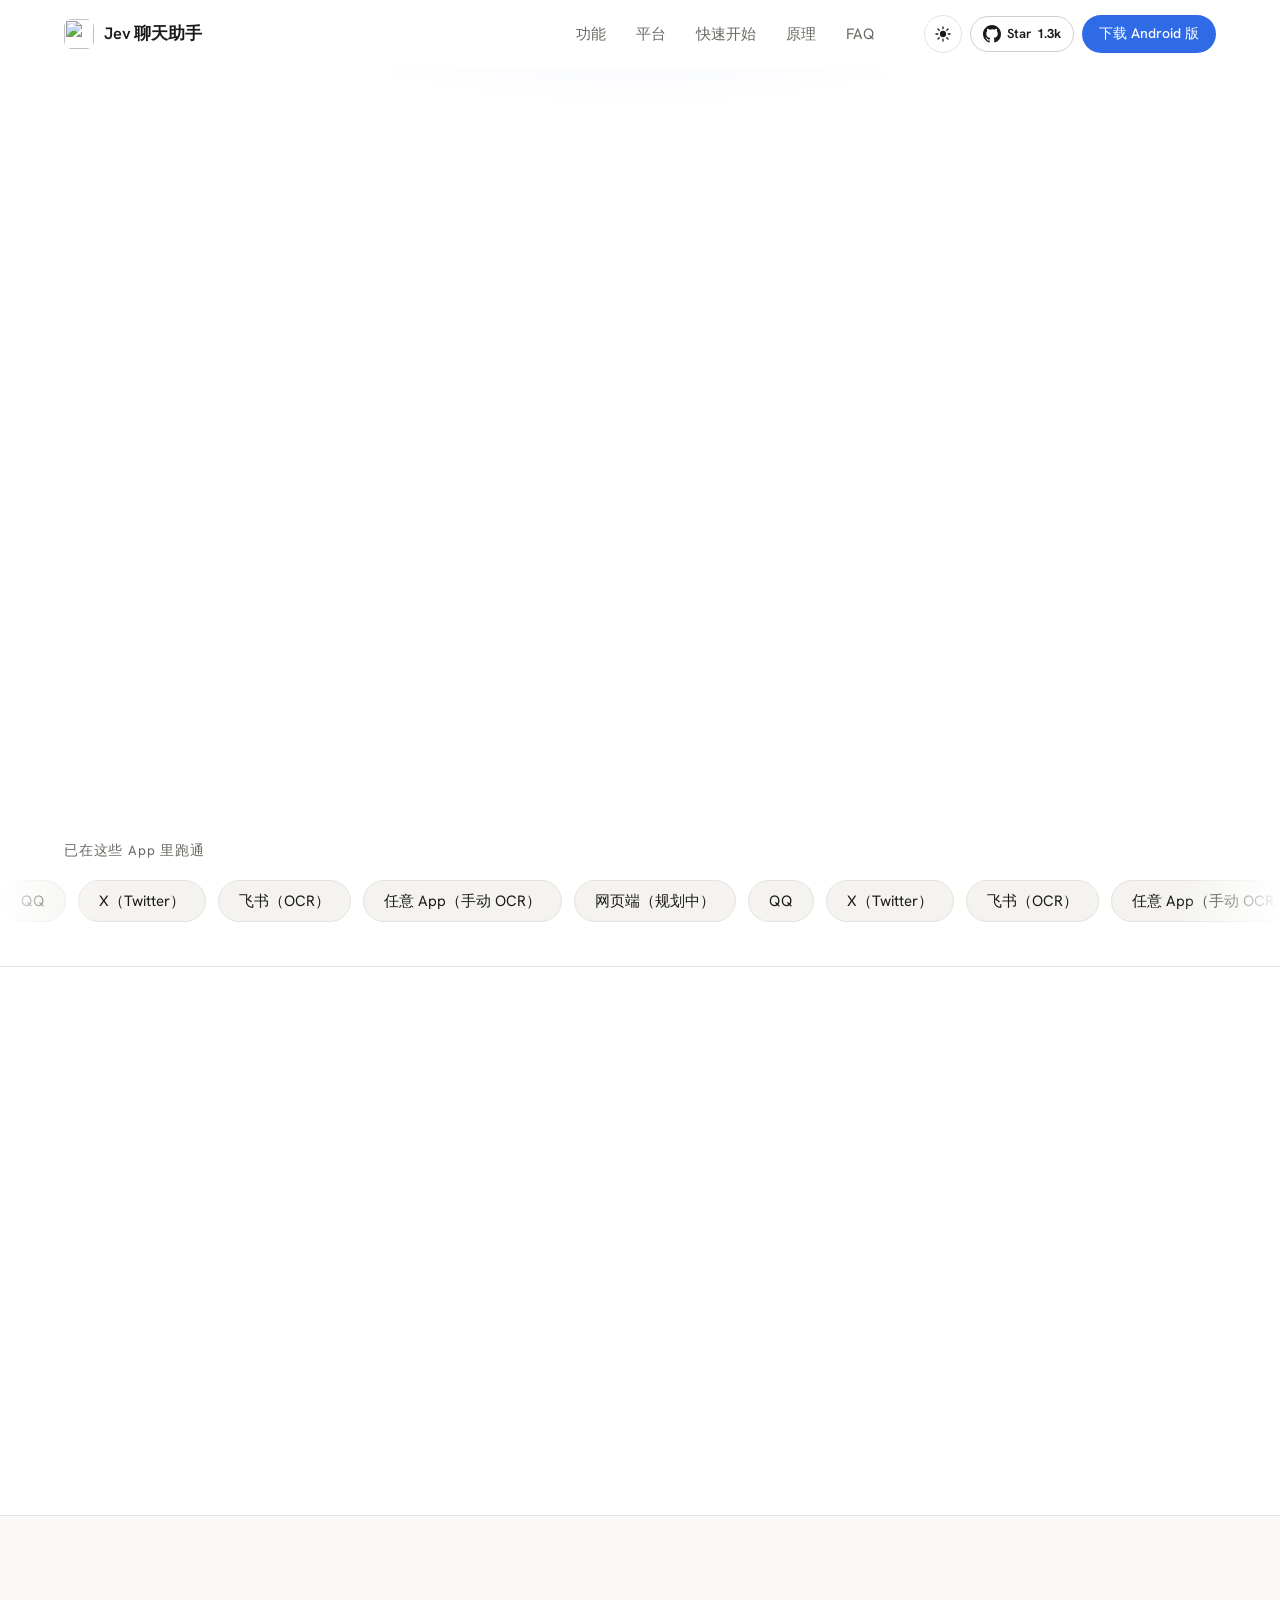
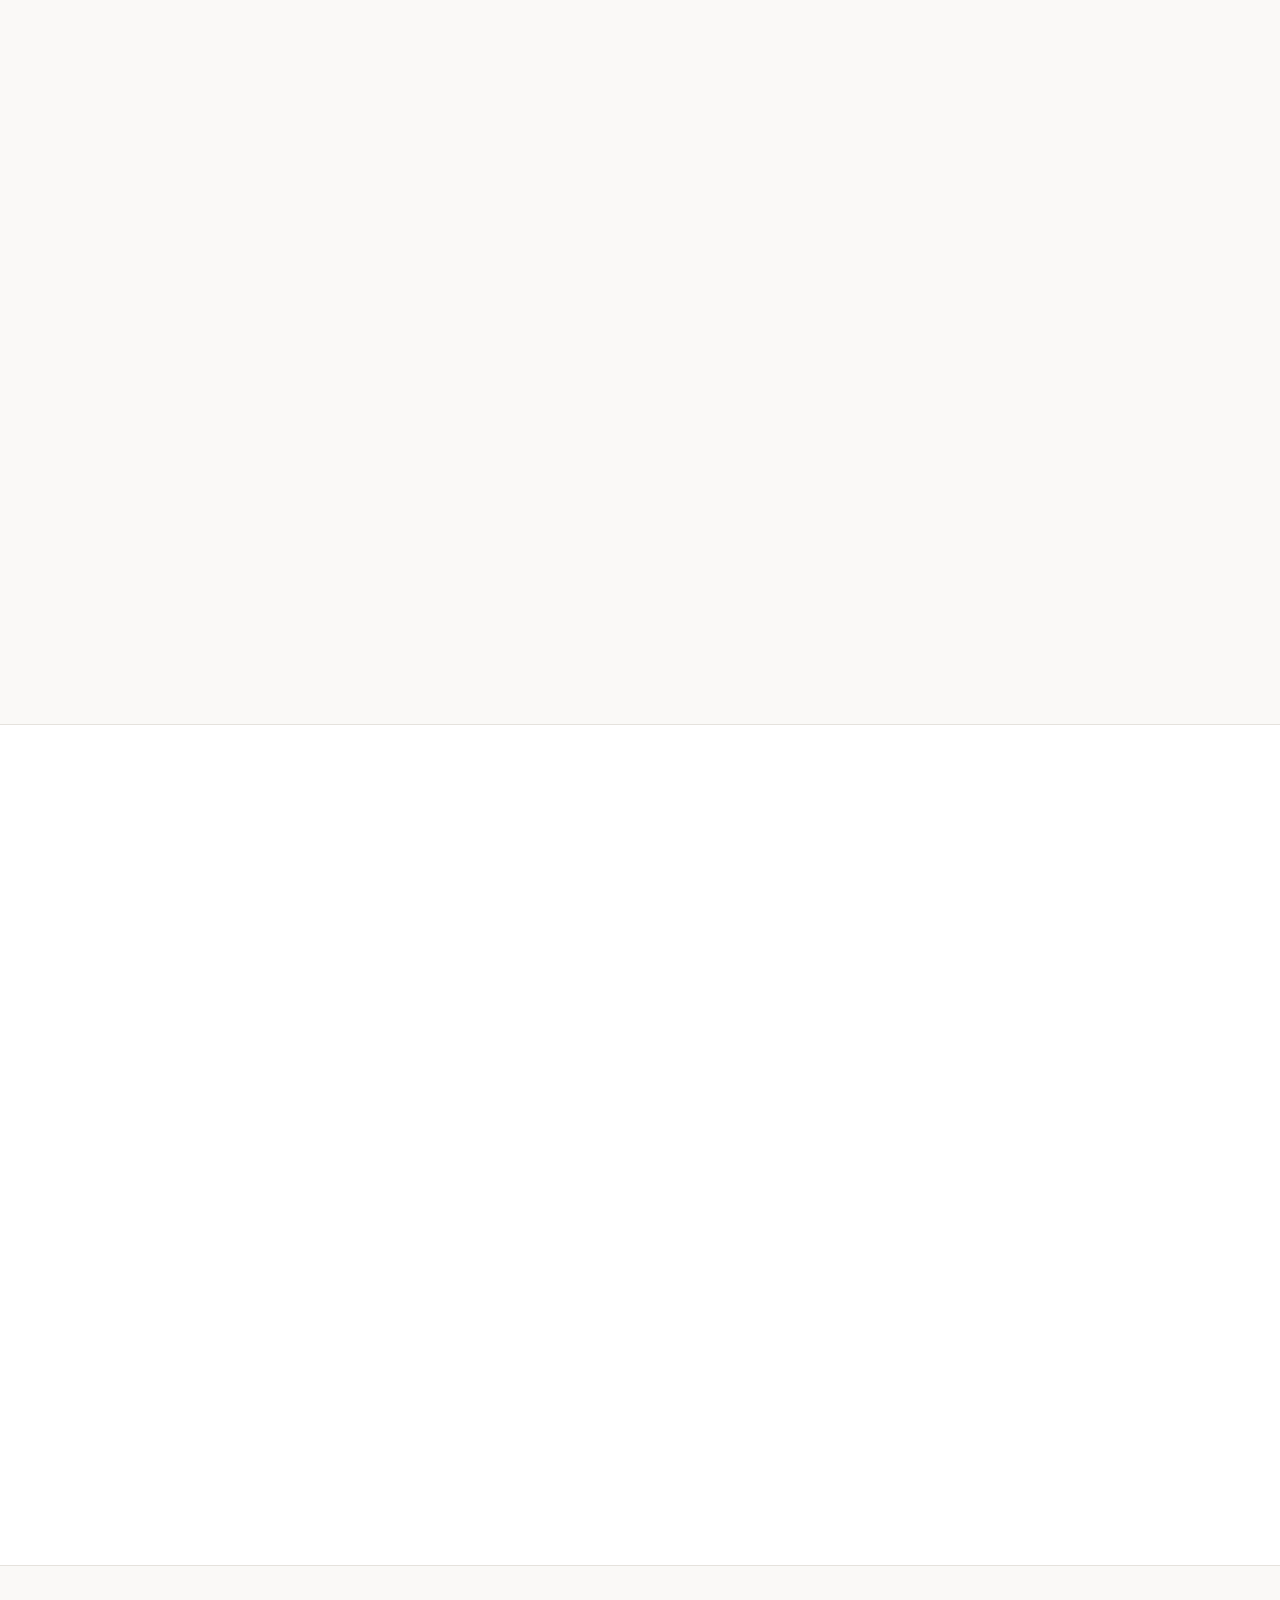
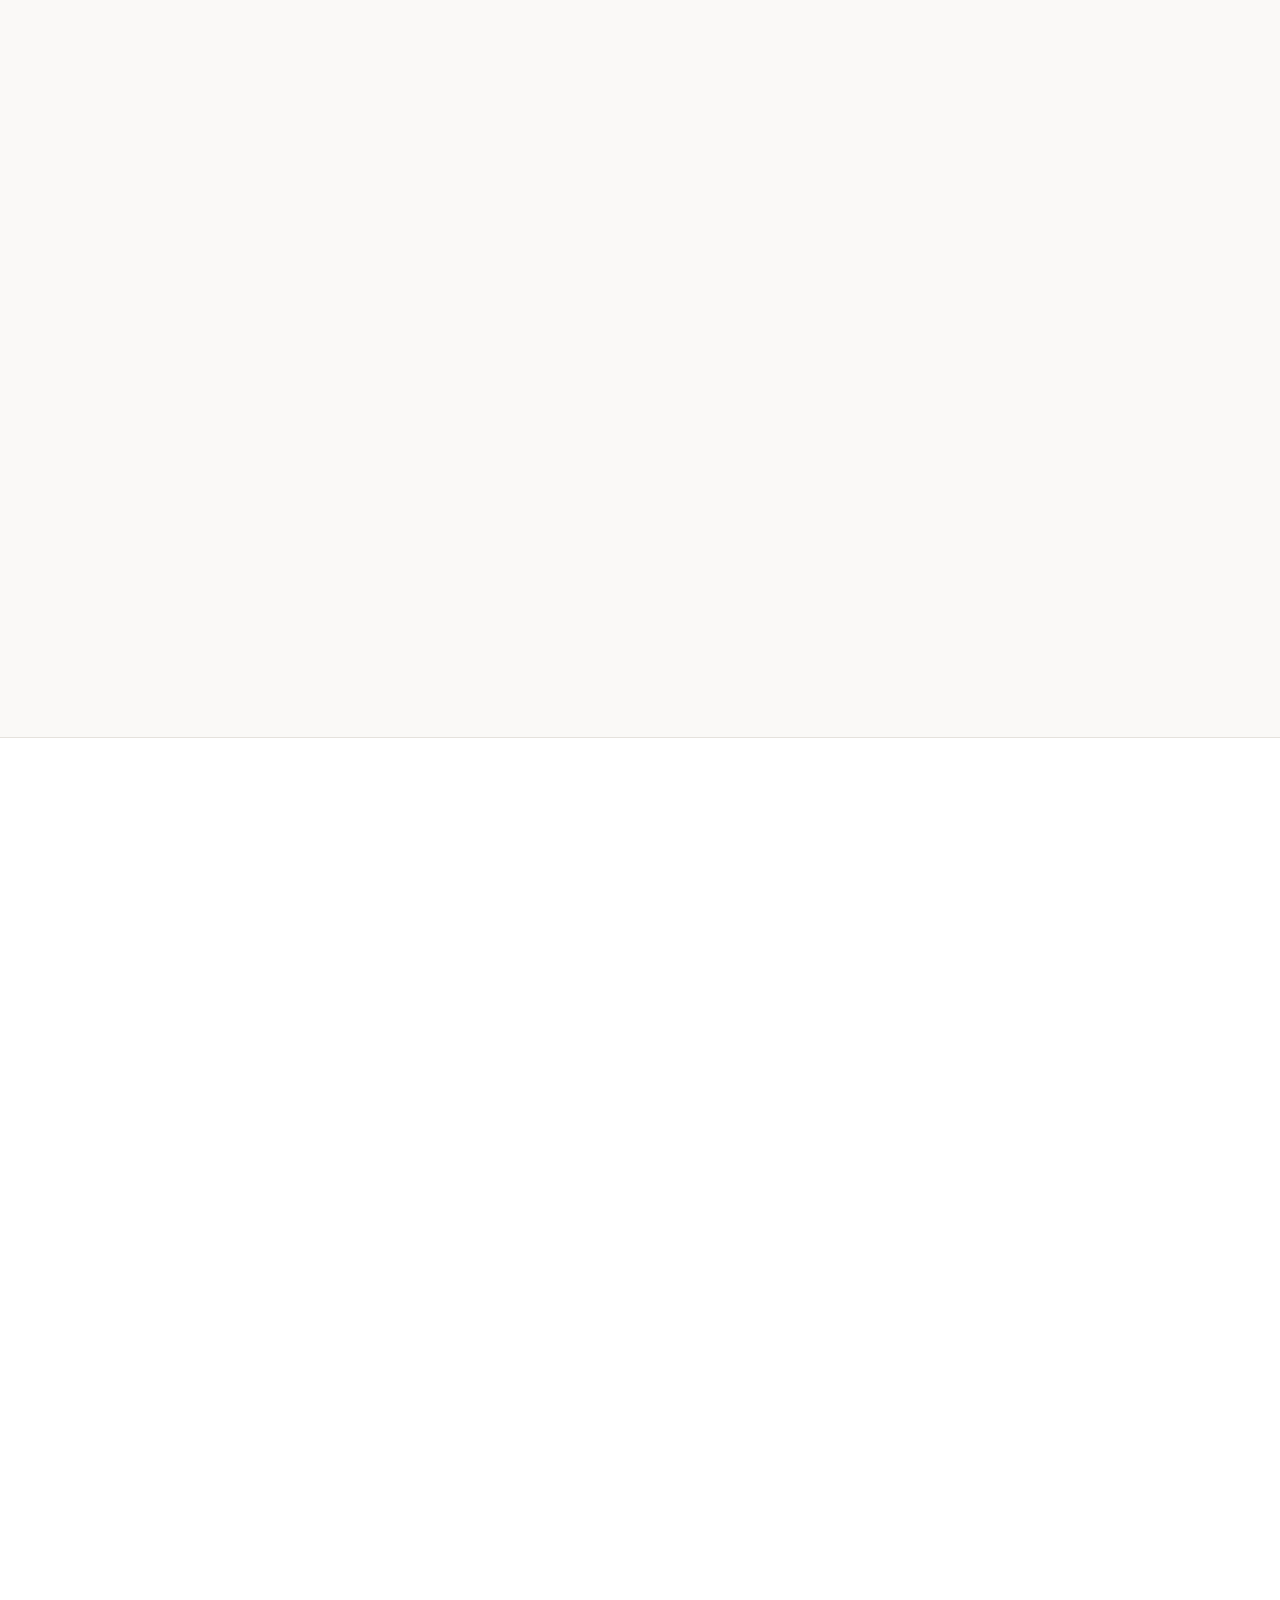
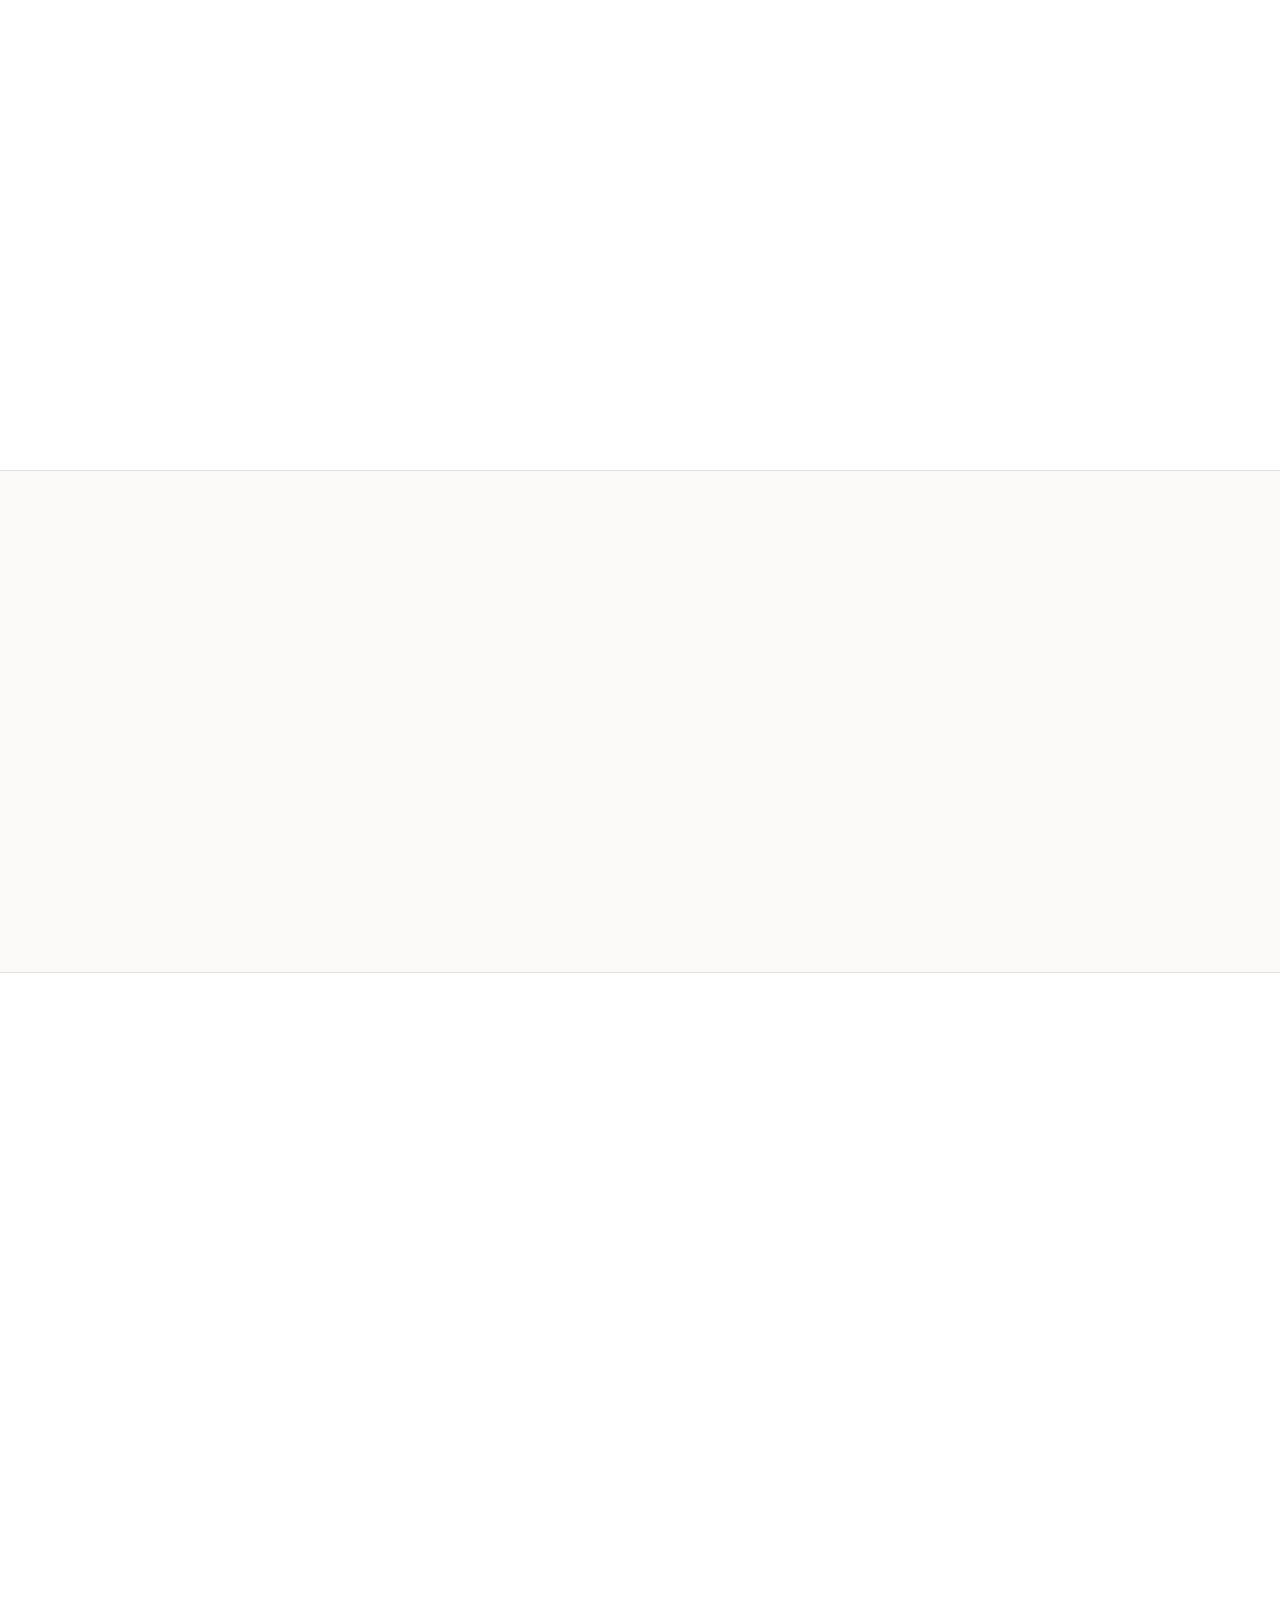
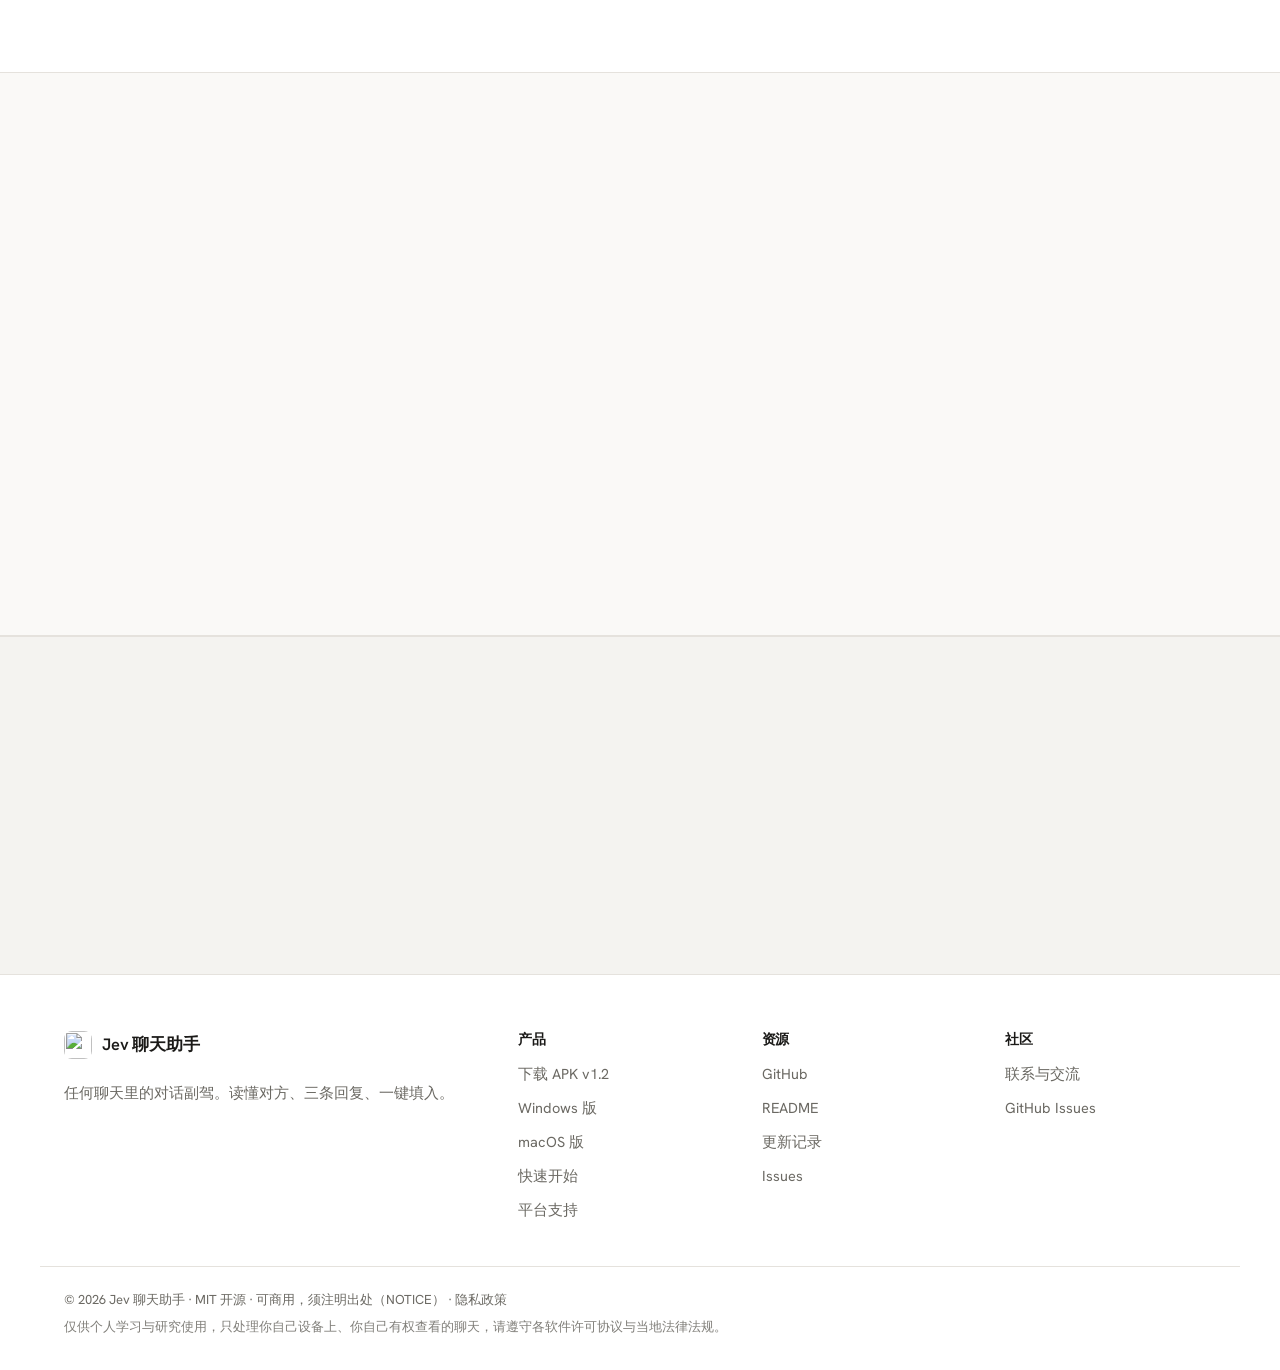
==== commit 6df71b2e: "site: 清理停用平台的相关内容（平台表、联系区、隐私页联系方式、桌面版介绍） Co-Authored-By: Claude Opus 5.5 <noreply@anthropic.com>" ====
--- a/index.html
+++ b/index.html
@@ -4,7 +4,7 @@
 <meta charset="utf-8">
 <meta name="viewport" content="width=device-width, initial-scale=1">
 <title>Jev 聊天助手 — 任何聊天里的对话副驾</title>
-<meta name="description" content="Jev 聊天助手是一个开源 Android / Windows / macOS 三端对话副驾：读懂对方刚发的消息，给出意图与危险等级判断，起草三条候选回复，一键填进输入框。程序只填不发，发不发由你。微信 / QQ / X / 飞书已跑通。">
+<meta name="description" content="Jev 聊天助手是一个开源 Android / Windows / macOS 三端对话副驾：读懂对方刚发的消息，给出意图与危险等级判断，起草三条候选回复，一键填进输入框。程序只填不发，发不发由你。QQ / X / 飞书已跑通。">
 <link rel="icon" href="assets/favicon.svg" type="image/svg+xml">
 <meta property="og:type" content="website">
 <meta property="og:url" content="https://chatjevs.com/">
@@ -18,8 +18,8 @@
 <meta name="twitter:image" content="https://chatjevs.com/assets/og.png">
 <script>
   window.JEV = {
-    version: "1.3",
-    apkUrl: "https://github.com/jev-chat/jev-chat-jarvis/raw/main/apk/jev-assistant-v1.3-release.apk",
+    version: "1.4",
+    apkUrl: "https://github.com/jev-chat/jev-chat-jarvis/raw/main/apk/jev-assistant-v1.4-release.apk",
     repo: "https://github.com/jev-chat/jev-chat-jarvis"
   };
   // 提前应用主题，避免首屏闪白
@@ -34,7 +34,7 @@
 <link rel="preconnect" href="https://fonts.gstatic.com" crossorigin>
 <link rel="stylesheet" href="https://fonts.googleapis.com/css2?family=Hanken+Grotesk:wght@400;500;600&family=DM+Mono:wght@400;500&display=swap" media="print" onload="this.media='all'">
 <noscript><link rel="stylesheet" href="https://fonts.googleapis.com/css2?family=Hanken+Grotesk:wght@400;500;600&family=DM+Mono:wght@400;500&display=swap"></noscript>
-<link rel="stylesheet" href="style.css?v=20260923a">
+<link rel="stylesheet" href="style.css?v=20260923b">
 </head>
 <body>
 
@@ -77,7 +77,7 @@
     <div class="hero-copy">
       <span class="eyebrow reveal">开源 · MIT · Android / Windows / macOS</span>
       <h1 class="hero-title reveal">任何聊天里，<br>都有个副驾</h1>
-      <p class="hero-sub reveal">读懂对方、三条回复、一键填入。微信 / QQ / X / 飞书已跑通，Windows / macOS 桌面版同步可用。</p>
+      <p class="hero-sub reveal">读懂对方、三条回复、一键填入。QQ / X / 飞书已跑通，Windows / macOS 桌面版同步可用。</p>
 
       <div class="cmd reveal" role="group" aria-label="安装命令">
         <code id="cmdText">adb install -r jev-assistant-v<span data-jev-version>1.2</span>-release.apk</code>
@@ -122,11 +122,11 @@
 <!-- ===================== MARQUEE ===================== -->
 <section class="marquee-sec">
   <div class="wrap"><p class="marquee-title">已在这些 App 里跑通</p></div>
-  <div class="marquee" aria-label="已支持的应用：微信、QQ、X（Twitter）、飞书、任意 App、网页端规划中">
+  <div class="marquee" aria-label="已支持的应用：QQ、X（Twitter）、飞书、任意 App、网页端规划中">
     <div class="marquee-track">
-      <span class="chip">微信</span><span class="chip">QQ</span><span class="chip">X（Twitter）</span><span class="chip">飞书（OCR）</span><span class="chip">任意 App（手动 OCR）</span><span class="chip">网页端（规划中）</span>
-      <span class="chip">微信</span><span class="chip">QQ</span><span class="chip">X（Twitter）</span><span class="chip">飞书（OCR）</span><span class="chip">任意 App（手动 OCR）</span><span class="chip">网页端（规划中）</span>
-      <span class="chip">微信</span><span class="chip">QQ</span><span class="chip">X（Twitter）</span><span class="chip">飞书（OCR）</span><span class="chip">任意 App（手动 OCR）</span><span class="chip">网页端（规划中）</span>
+      <span class="chip">QQ</span><span class="chip">X（Twitter）</span><span class="chip">飞书（OCR）</span><span class="chip">任意 App（手动 OCR）</span><span class="chip">网页端（规划中）</span>
+      <span class="chip">QQ</span><span class="chip">X（Twitter）</span><span class="chip">飞书（OCR）</span><span class="chip">任意 App（手动 OCR）</span><span class="chip">网页端（规划中）</span>
+      <span class="chip">QQ</span><span class="chip">X（Twitter）</span><span class="chip">飞书（OCR）</span><span class="chip">任意 App（手动 OCR）</span><span class="chip">网页端（规划中）</span>
     </div>
   </div>
 </section>
@@ -317,13 +317,12 @@
           <tr><th scope="col">平台</th><th scope="col">状态</th><th scope="col">说明</th></tr>
         </thead>
         <tbody>
-          <tr><th scope="row">微信 Android</th><td><span class="dot ok"></span>全链路</td><td>8.0.78 实测</td></tr>
           <tr><th scope="row">QQ Android</th><td><span class="dot ok"></span>全链路</td><td>9.3.50 实测</td></tr>
           <tr><th scope="row">X / Twitter 私信</th><td><span class="dot ok"></span>全链路</td><td>12.25 实测，中文界面</td></tr>
           <tr><th scope="row">飞书 / Lark</th><td><span class="dot wip"></span>OCR 兜底</td><td>真机验证，正文离线 OCR</td></tr>
           <tr><th scope="row">任意其它 App</th><td><span class="dot wip"></span>手动识别</td><td>悬浮窗菜单「截屏识别一次」</td></tr>
-          <tr><th scope="row">微信 Windows 4.x</th><td><span class="dot ok"></span>全链路</td><td>v0.1.6 · 窗口截图 + 离线 OCR</td></tr>
-          <tr><th scope="row">微信 macOS</th><td><span class="dot ok"></span>全链路</td><td>v0.3.0 · 看屏 + 本地模型</td></tr>
+          <tr><th scope="row">Windows 桌面版</th><td><span class="dot ok"></span>全链路</td><td>v0.1.6 · 窗口截图 + 离线 OCR</td></tr>
+          <tr><th scope="row">macOS 桌面版</th><td><span class="dot ok"></span>全链路</td><td>v0.3.0 · 看屏 + 本地模型</td></tr>
           <tr><th scope="row">网页端</th><td><span class="dot plan"></span>规划中</td><td>—</td></tr>
         </tbody>
       </table>
@@ -344,8 +343,8 @@
         <span class="card-ico">
           <svg viewBox="0 0 24 24" width="22" height="22" aria-hidden="true"><rect x="7" y="2.5" width="10" height="19" rx="2" fill="none" stroke="currentColor" stroke-width="1.7"/><path d="M10 19h4" stroke="currentColor" stroke-width="1.7" stroke-linecap="round"/></svg>
         </span>
-        <h3>Android · v1.3</h3>
-        <p>无障碍服务读屏幕上的对话，读不到就离线 OCR 兜底。微信 / QQ / X / 飞书已跑通。</p>
+        <h3>Android · v1.4</h3>
+        <p>无障碍服务读屏幕上的对话，读不到就离线 OCR 兜底。QQ / X / 飞书已跑通。</p>
         <a class="link-arrow" data-jev-apk href="#">下载</a>
         <a class="link-arrow" data-jev-repo href="#" target="_blank" rel="noopener">源码</a>
       </article>
@@ -355,7 +354,7 @@
           <svg viewBox="0 0 24 24" width="22" height="22" aria-hidden="true"><rect x="3" y="4.5" width="18" height="12" rx="1.6" fill="none" stroke="currentColor" stroke-width="1.7"/><path d="M8.5 20h7M12 16.5V20" stroke="currentColor" stroke-width="1.7" stroke-linecap="round"/></svg>
         </span>
         <h3>Windows · v0.1.6</h3>
-        <p>截自己的微信窗口 + 本地离线 OCR，不 hook、不读数据库，适配微信 Windows 4.x。</p>
+        <p>截自己的聊天窗口 + 本地离线 OCR，不 hook、不读数据库。</p>
         <a class="link-arrow" href="https://github.com/jev-chat/jev-chat-windows/releases" target="_blank" rel="noopener">下载</a>
         <a class="link-arrow" href="https://github.com/jev-chat/jev-chat-windows" target="_blank" rel="noopener">源码</a>
       </article>
@@ -365,7 +364,7 @@
           <svg viewBox="0 0 24 24" width="22" height="22" aria-hidden="true"><path d="M5 5.5A1.5 1.5 0 0 1 6.5 4h11A1.5 1.5 0 0 1 19 5.5V15H5z" fill="none" stroke="currentColor" stroke-width="1.7" stroke-linejoin="round"/><path d="M2.5 15h19l-1.4 3.1a1.7 1.7 0 0 1-1.55 1H5.45a1.7 1.7 0 0 1-1.55-1z" fill="none" stroke="currentColor" stroke-width="1.7" stroke-linejoin="round"/></svg>
         </span>
         <h3>macOS · v0.3.0</h3>
-        <p>看屏 + 本地小模型判断意图与风险等级，按话术生成候选并本地排序，适配微信 macOS。</p>
+        <p>看屏 + 本地小模型判断意图与风险等级，按话术生成候选并本地排序。</p>
         <a class="link-arrow" href="https://github.com/jev-chat/jev-chat-jarvis-mac/releases" target="_blank" rel="noopener">下载</a>
         <a class="link-arrow" href="https://github.com/jev-chat/jev-chat-jarvis-mac" target="_blank" rel="noopener">源码</a>
       </article>
@@ -480,11 +479,11 @@
       </details>
       <details>
         <summary>支持 iOS 吗？<span class="acc-ico" aria-hidden="true"></span></summary>
-        <div class="faq-body"><p>暂不支持 iOS。桌面端已经有独立版本：<a href="https://github.com/jev-chat/jev-chat-windows" target="_blank" rel="noopener">Windows</a>（v0.1.6）、<a href="https://github.com/jev-chat/jev-chat-jarvis-mac" target="_blank" rel="noopener">macOS</a>（v0.3.0），加上 Android（v1.3），各自独立仓库维护。</p></div>
+        <div class="faq-body"><p>暂不支持 iOS。桌面端已经有独立版本：<a href="https://github.com/jev-chat/jev-chat-windows" target="_blank" rel="noopener">Windows</a>（v0.1.6）、<a href="https://github.com/jev-chat/jev-chat-jarvis-mac" target="_blank" rel="noopener">macOS</a>（v0.3.0），加上 Android（v1.4），各自独立仓库维护。</p></div>
       </details>
       <details>
         <summary>电脑端能用吗？<span class="acc-ico" aria-hidden="true"></span></summary>
-        <div class="faq-body"><p>能用。<a href="https://github.com/jev-chat/jev-chat-windows" target="_blank" rel="noopener">Windows 版</a>（v0.1.6）适配微信 Windows 4.x，截自己的窗口 + 本地离线 OCR；<a href="https://github.com/jev-chat/jev-chat-jarvis-mac" target="_blank" rel="noopener">macOS 版</a>（v0.3.0）适配微信 macOS，看屏 + 本地小模型判断。网页版暂无规划。</p></div>
+        <div class="faq-body"><p>能用。<a href="https://github.com/jev-chat/jev-chat-windows" target="_blank" rel="noopener">Windows 版</a>（v0.1.6）截自己的聊天窗口 + 本地离线 OCR；<a href="https://github.com/jev-chat/jev-chat-jarvis-mac" target="_blank" rel="noopener">macOS 版</a>（v0.3.0）看屏 + 本地小模型判断。网页版暂无规划。</p></div>
       </details>
       <details>
         <summary>要准备什么密钥？<span class="acc-ico" aria-hidden="true"></span></summary>
@@ -516,22 +515,7 @@
       <p class="sec-lead reveal">问题、建议、想接一个新 App，都可以来找。</p>
     </div>
 
-    <div class="contact-grid">
-      <article class="card contact-card reveal">
-        <img class="qr" src="assets/wechat-mp.webp" alt="Jev 聊天助手微信公众号二维码" width="420" height="420" loading="lazy" decoding="async">
-        <h3>公众号私信</h3>
-        <p>扫码关注，后台私信最直接。</p>
-      </article>
-
-      <article class="card contact-card reveal">
-        <span class="card-ico">
-          <svg viewBox="0 0 24 24" width="22" height="22" aria-hidden="true"><path d="M4 6.5A2.5 2.5 0 0 1 6.5 4h11A2.5 2.5 0 0 1 20 6.5v8A2.5 2.5 0 0 1 17.5 17H9l-5 3.5z" fill="none" stroke="currentColor" stroke-width="1.7" stroke-linejoin="round"/></svg>
-        </span>
-        <h3>交流群</h3>
-        <p>群二维码 7 天过期，放在仓库 README 底部，那里会持续更新。</p>
-        <a class="link-arrow" data-jev-readme href="#" target="_blank" rel="noopener">去 README 拿群二维码</a>
-      </article>
-
+    <div class="contact-grid" style="grid-template-columns: minmax(0, 420px); justify-content: center;">
       <article class="card contact-card reveal">
         <span class="card-ico">
           <svg viewBox="0 0 24 24" width="22" height="22" aria-hidden="true"><circle cx="12" cy="12" r="8.5" fill="none" stroke="currentColor" stroke-width="1.7"/><path d="M12 7.5v5.2" stroke="currentColor" stroke-width="1.9" stroke-linecap="round"/><circle cx="12" cy="16.3" r="1.2" fill="currentColor"/></svg>
@@ -589,8 +573,8 @@
 
     <nav class="foot-col" aria-label="社区">
       <h4>社区</h4>
-      <a href="#contact">公众号</a>
-      <a data-jev-readme href="#" target="_blank" rel="noopener">交流群</a>
+      <a href="#contact">联系与交流</a>
+      <a data-jev-issues href="#" target="_blank" rel="noopener">GitHub Issues</a>
     </nav>
   </div>
 
@@ -600,6 +584,6 @@
   </div>
 </footer>
 
-<script src="main.js?v=20260923a"></script>
+<script src="main.js?v=20260923b"></script>
 </body>
 </html>
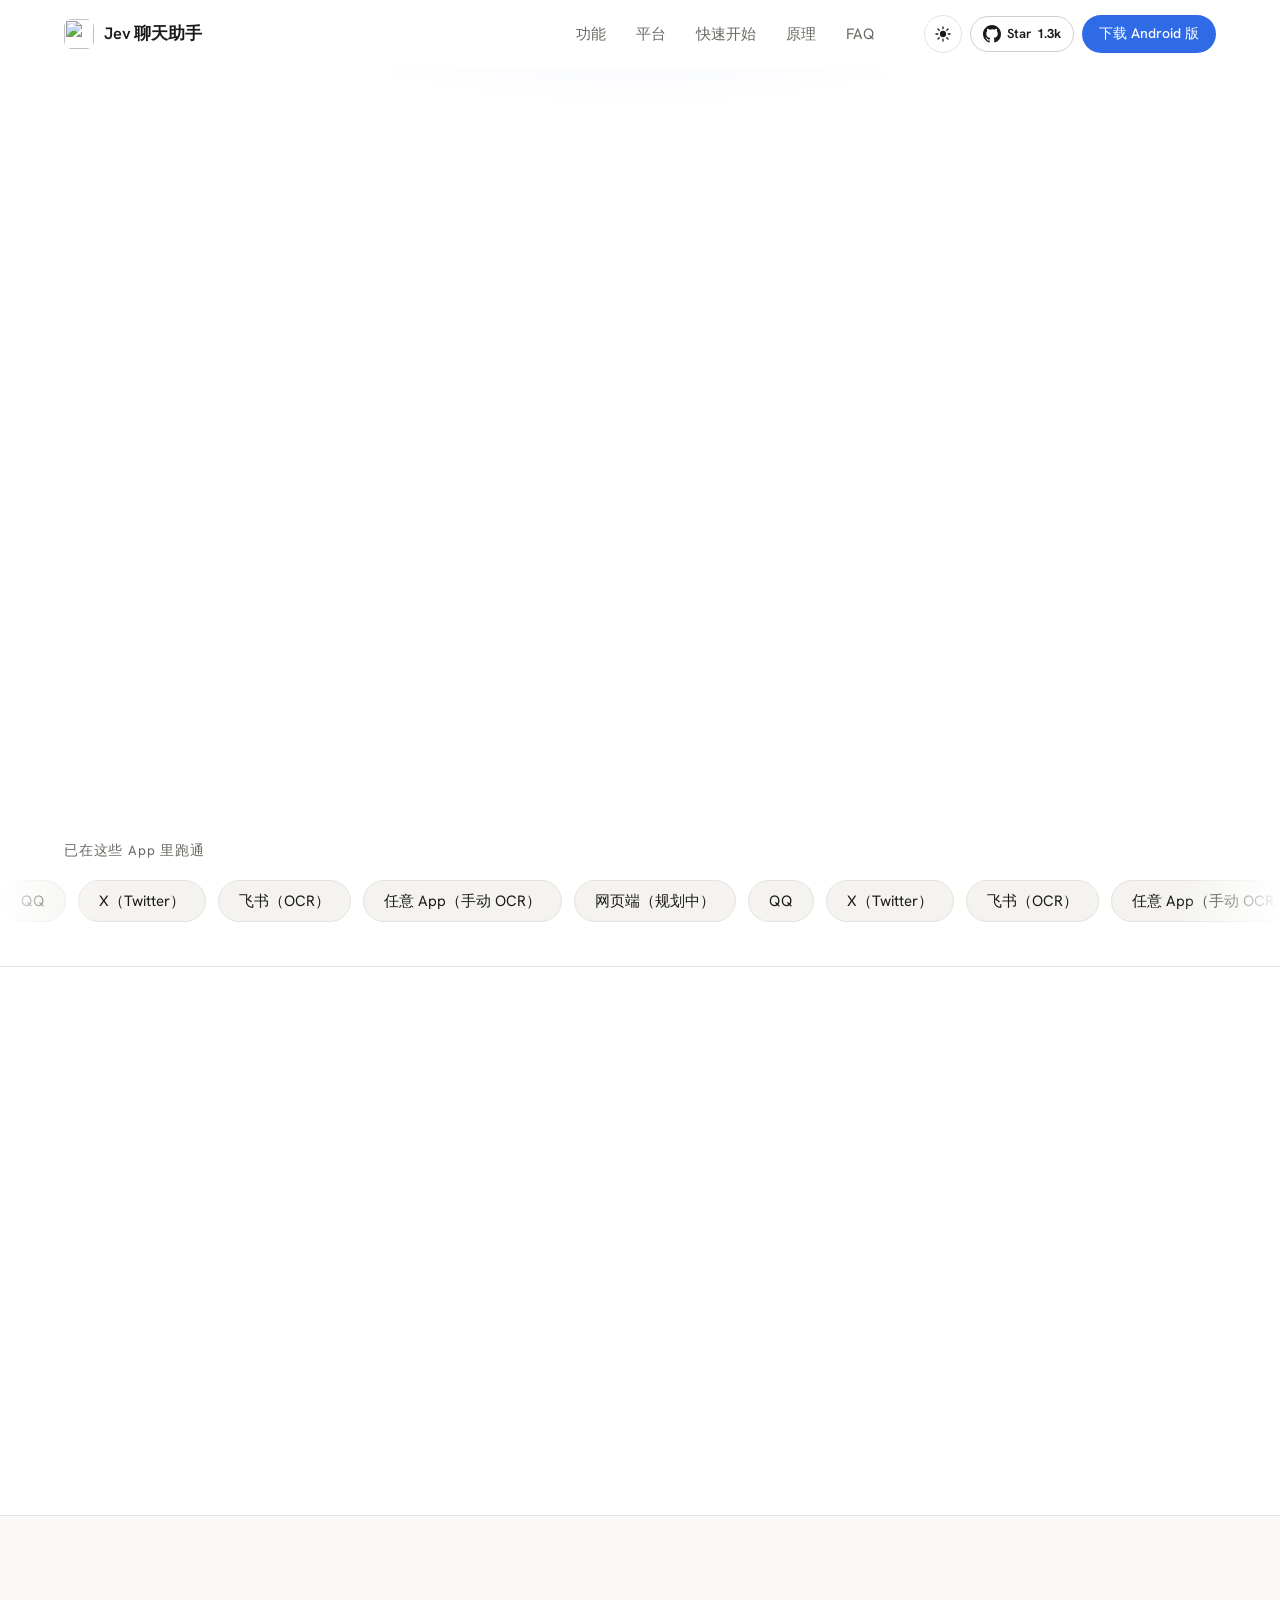
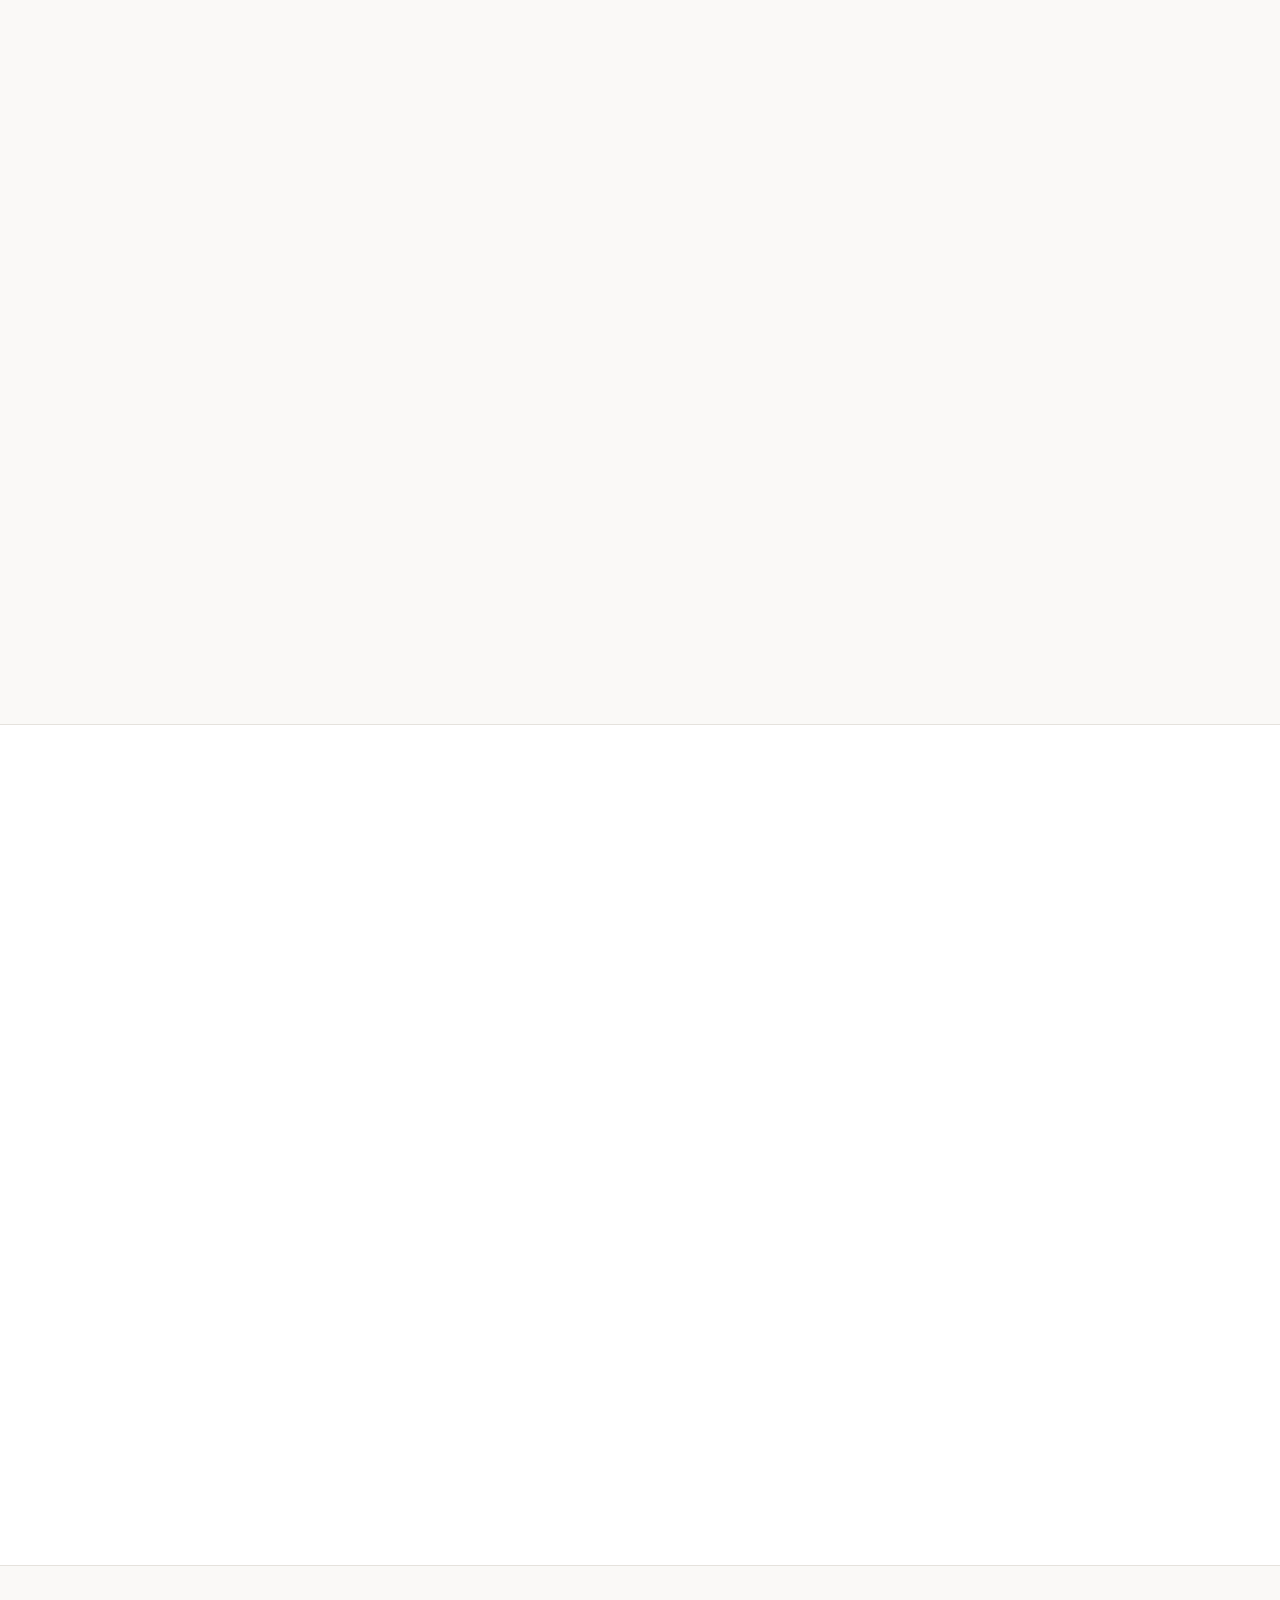
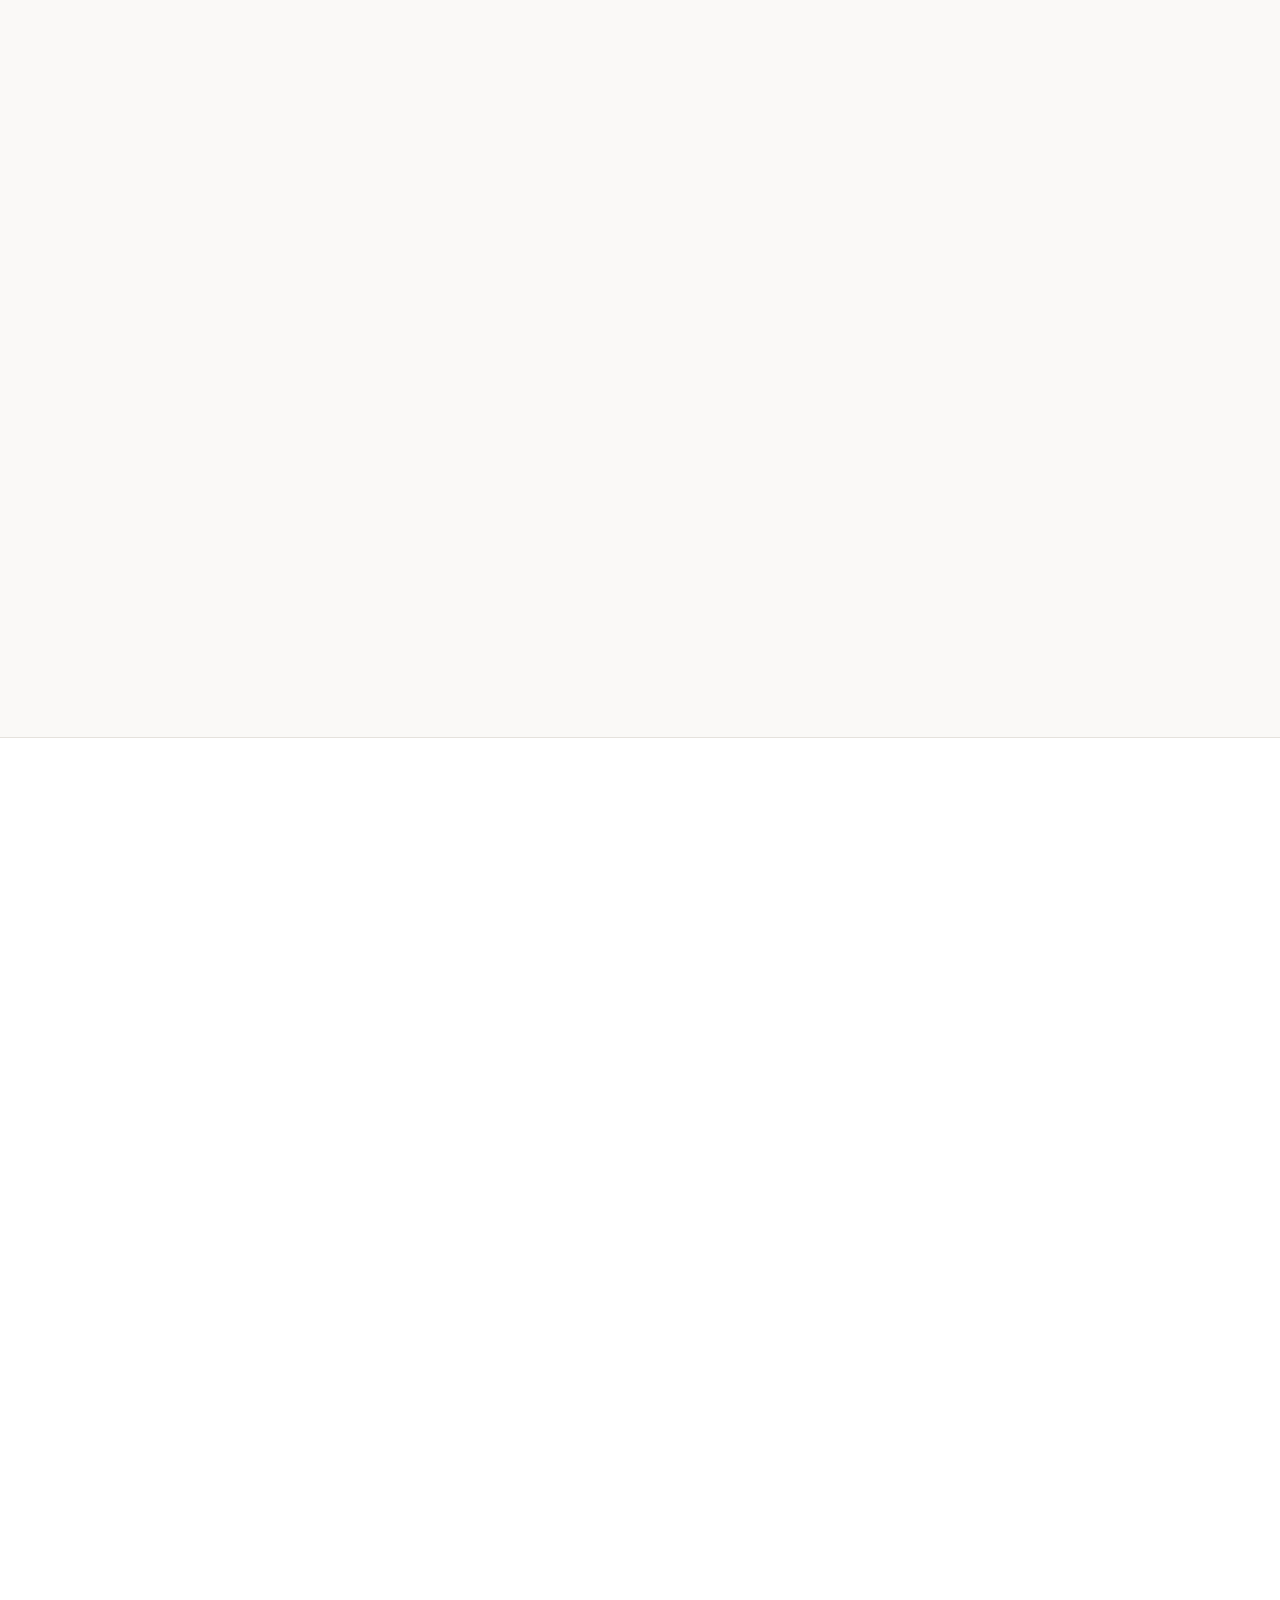
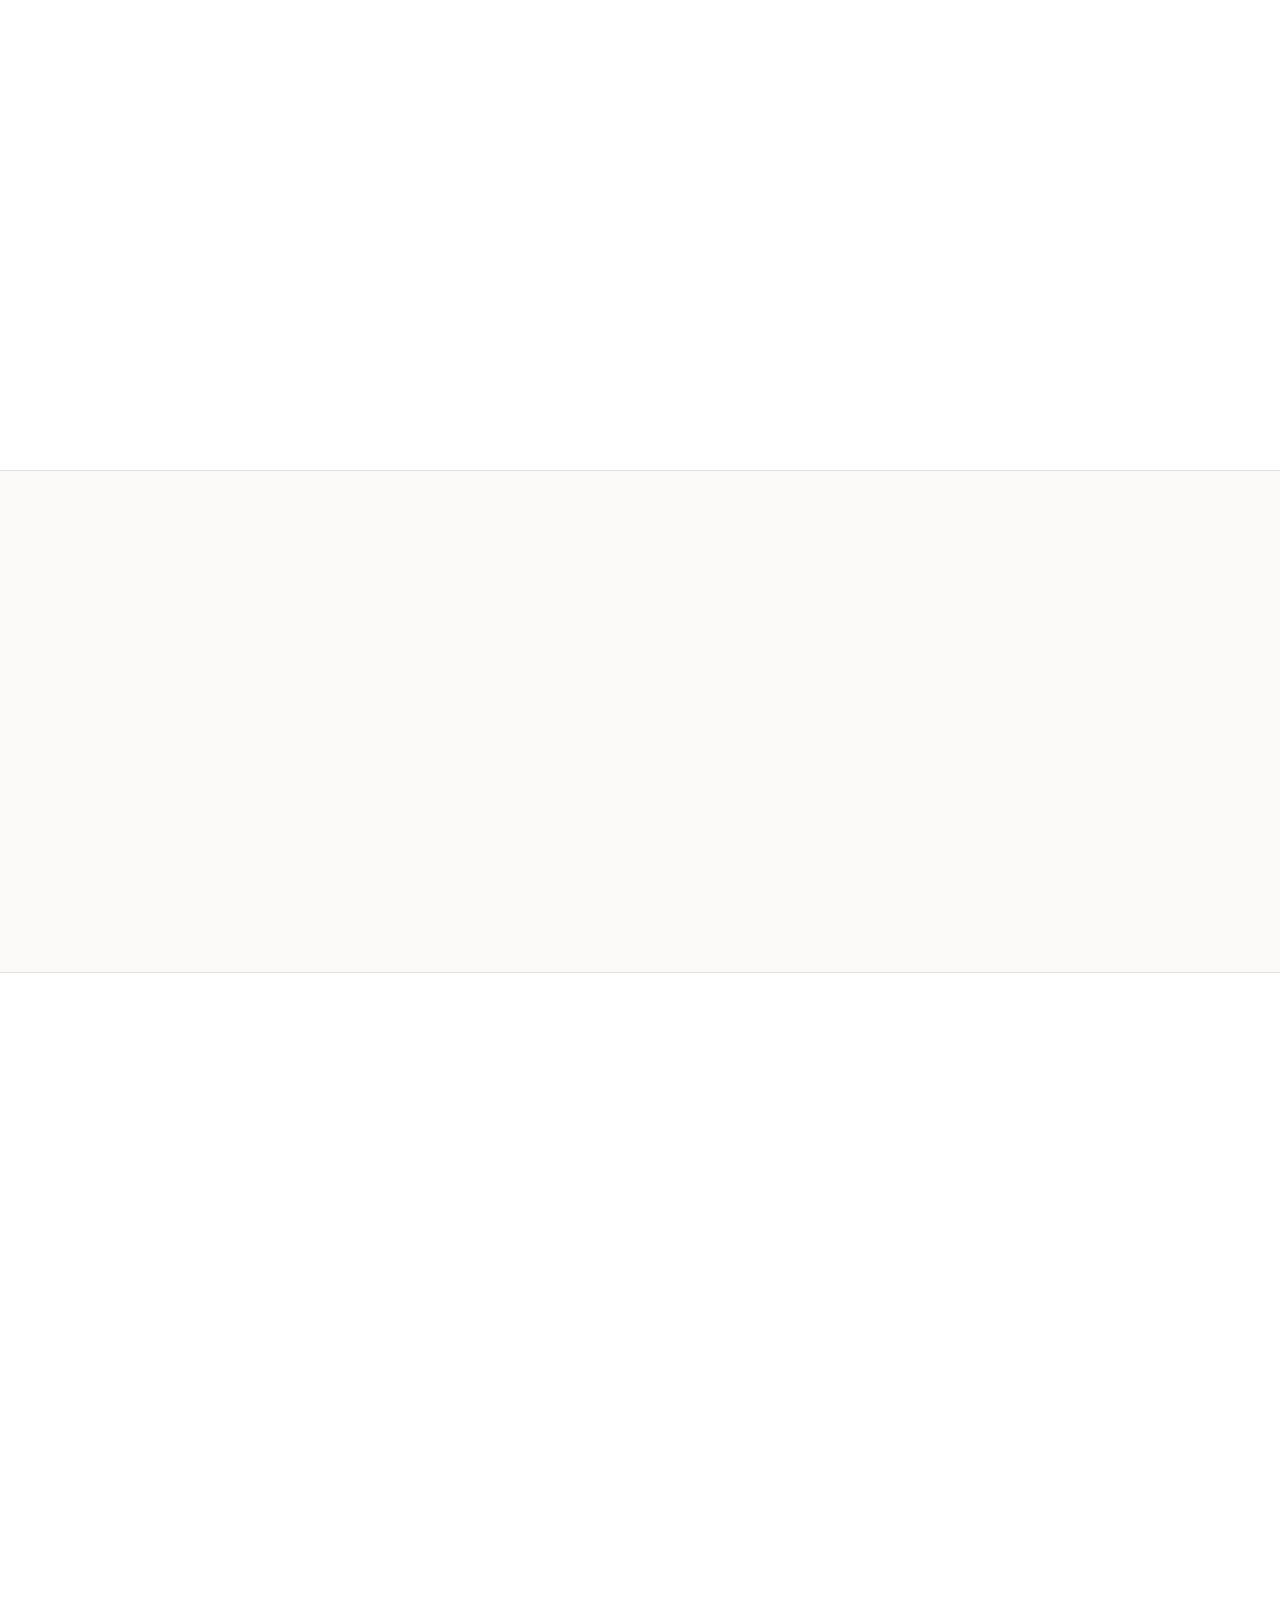
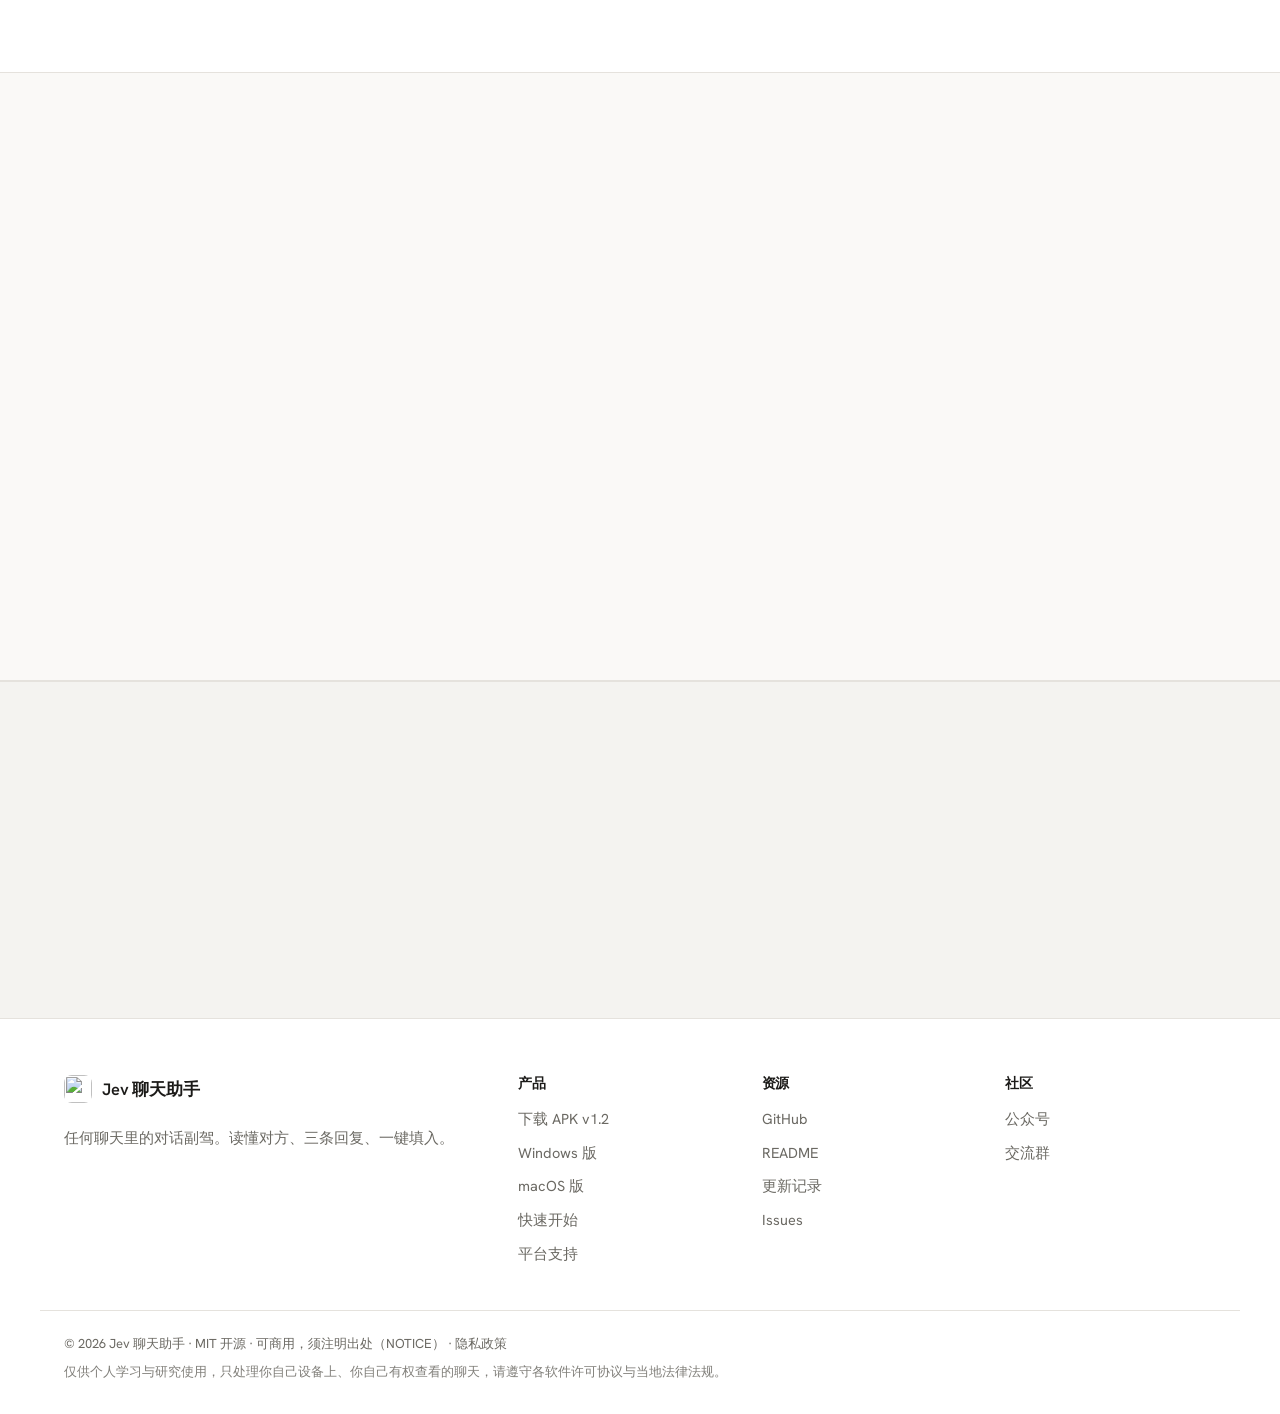
==== commit b0212c73: "docs: 恢复公众号与交流群二维码 联系方式恢复为公众号私信 + 交流群，二维码改用中性文件名。  Co-Authored-By: Claude Opus 5.5 <noreply@anthropi" ====
--- a/index.html
+++ b/index.html
@@ -515,7 +515,22 @@
       <p class="sec-lead reveal">问题、建议、想接一个新 App，都可以来找。</p>
     </div>
 
-    <div class="contact-grid" style="grid-template-columns: minmax(0, 420px); justify-content: center;">
+    <div class="contact-grid">
+      <article class="card contact-card reveal">
+        <img class="qr" src="assets/mp-qr.webp" alt="Jev 聊天助手公众号二维码" width="420" height="420" loading="lazy" decoding="async">
+        <h3>公众号私信</h3>
+        <p>扫码关注，后台私信最直接。</p>
+      </article>
+
+      <article class="card contact-card reveal">
+        <span class="card-ico">
+          <svg viewBox="0 0 24 24" width="22" height="22" aria-hidden="true"><path d="M4 6.5A2.5 2.5 0 0 1 6.5 4h11A2.5 2.5 0 0 1 20 6.5v8A2.5 2.5 0 0 1 17.5 17H9l-5 3.5z" fill="none" stroke="currentColor" stroke-width="1.7" stroke-linejoin="round"/></svg>
+        </span>
+        <h3>交流群</h3>
+        <p>群二维码 7 天过期，放在仓库 README 底部，那里会持续更新。</p>
+        <a class="link-arrow" data-jev-readme href="#" target="_blank" rel="noopener">去 README 拿群二维码</a>
+      </article>
+
       <article class="card contact-card reveal">
         <span class="card-ico">
           <svg viewBox="0 0 24 24" width="22" height="22" aria-hidden="true"><circle cx="12" cy="12" r="8.5" fill="none" stroke="currentColor" stroke-width="1.7"/><path d="M12 7.5v5.2" stroke="currentColor" stroke-width="1.9" stroke-linecap="round"/><circle cx="12" cy="16.3" r="1.2" fill="currentColor"/></svg>
@@ -573,8 +588,8 @@
 
     <nav class="foot-col" aria-label="社区">
       <h4>社区</h4>
-      <a href="#contact">联系与交流</a>
-      <a data-jev-issues href="#" target="_blank" rel="noopener">GitHub Issues</a>
+      <a href="#contact">公众号</a>
+      <a data-jev-readme href="#" target="_blank" rel="noopener">交流群</a>
     </nav>
   </div>
 
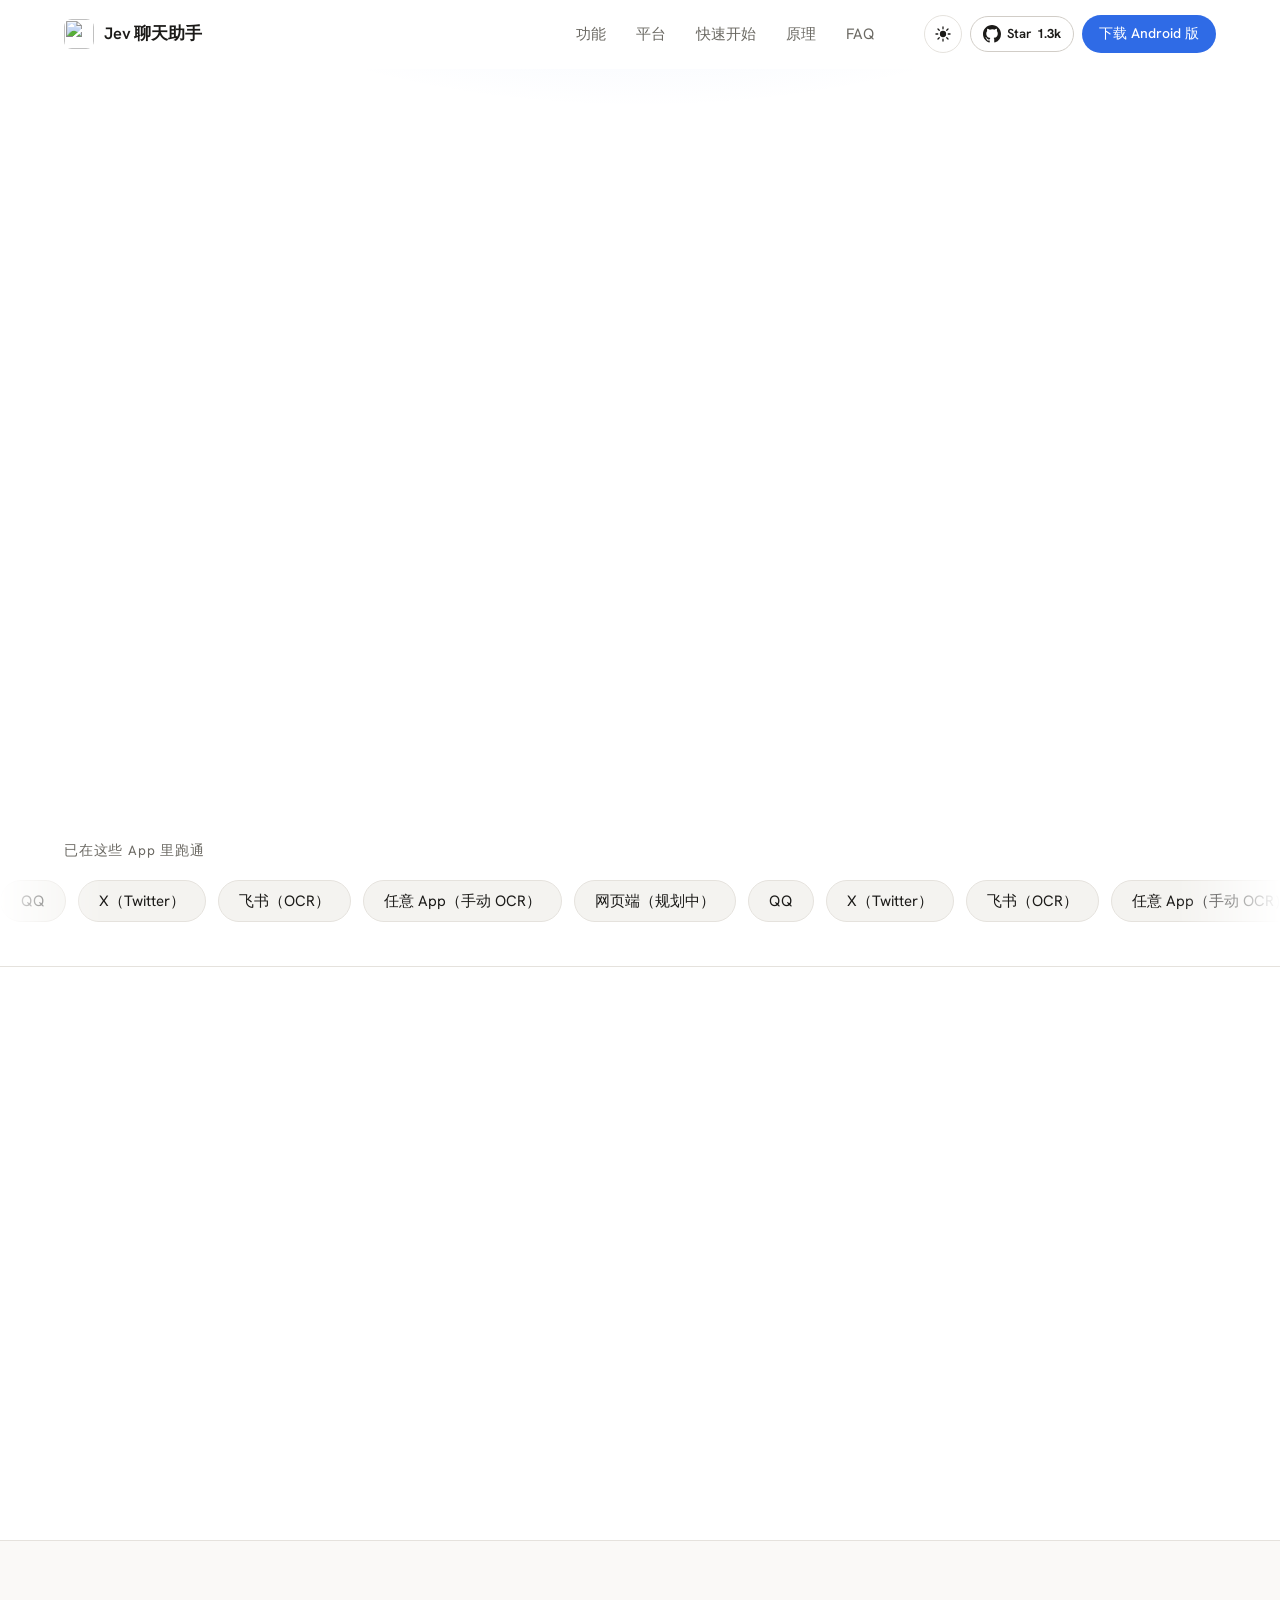
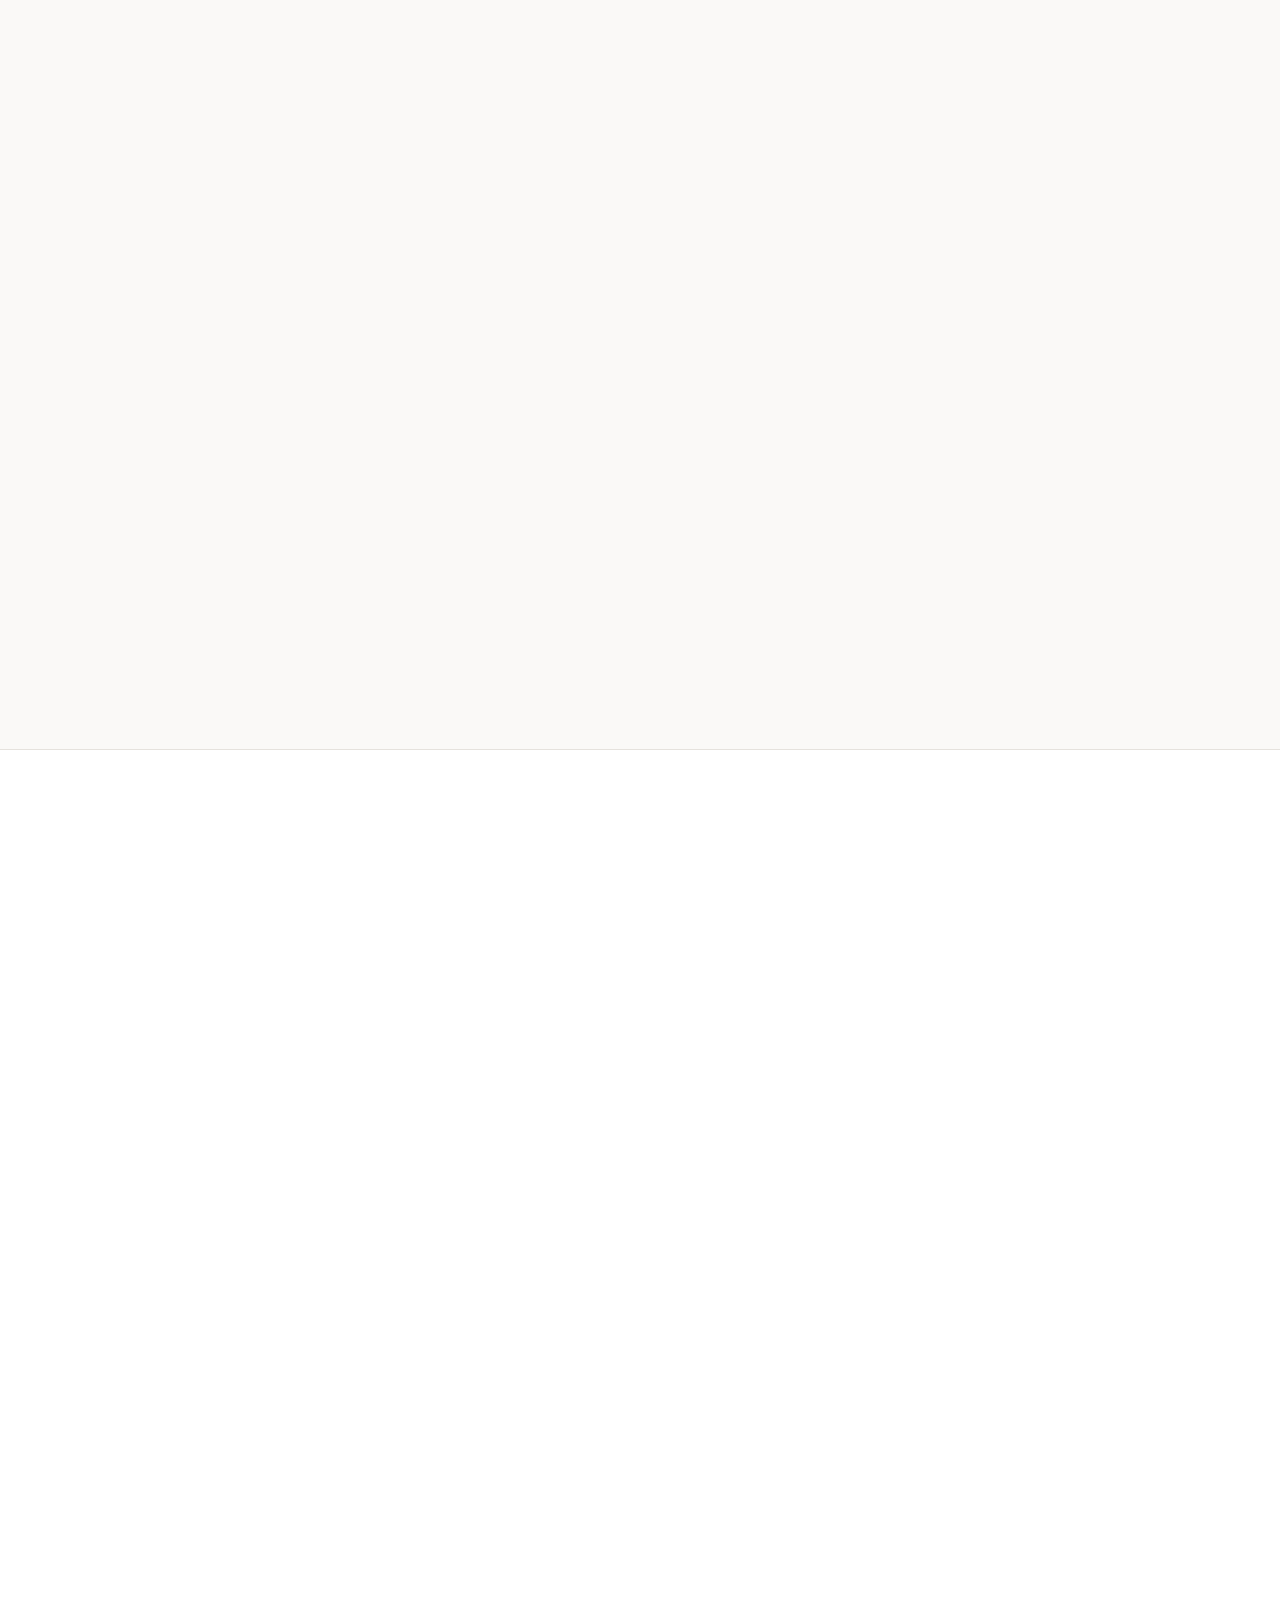
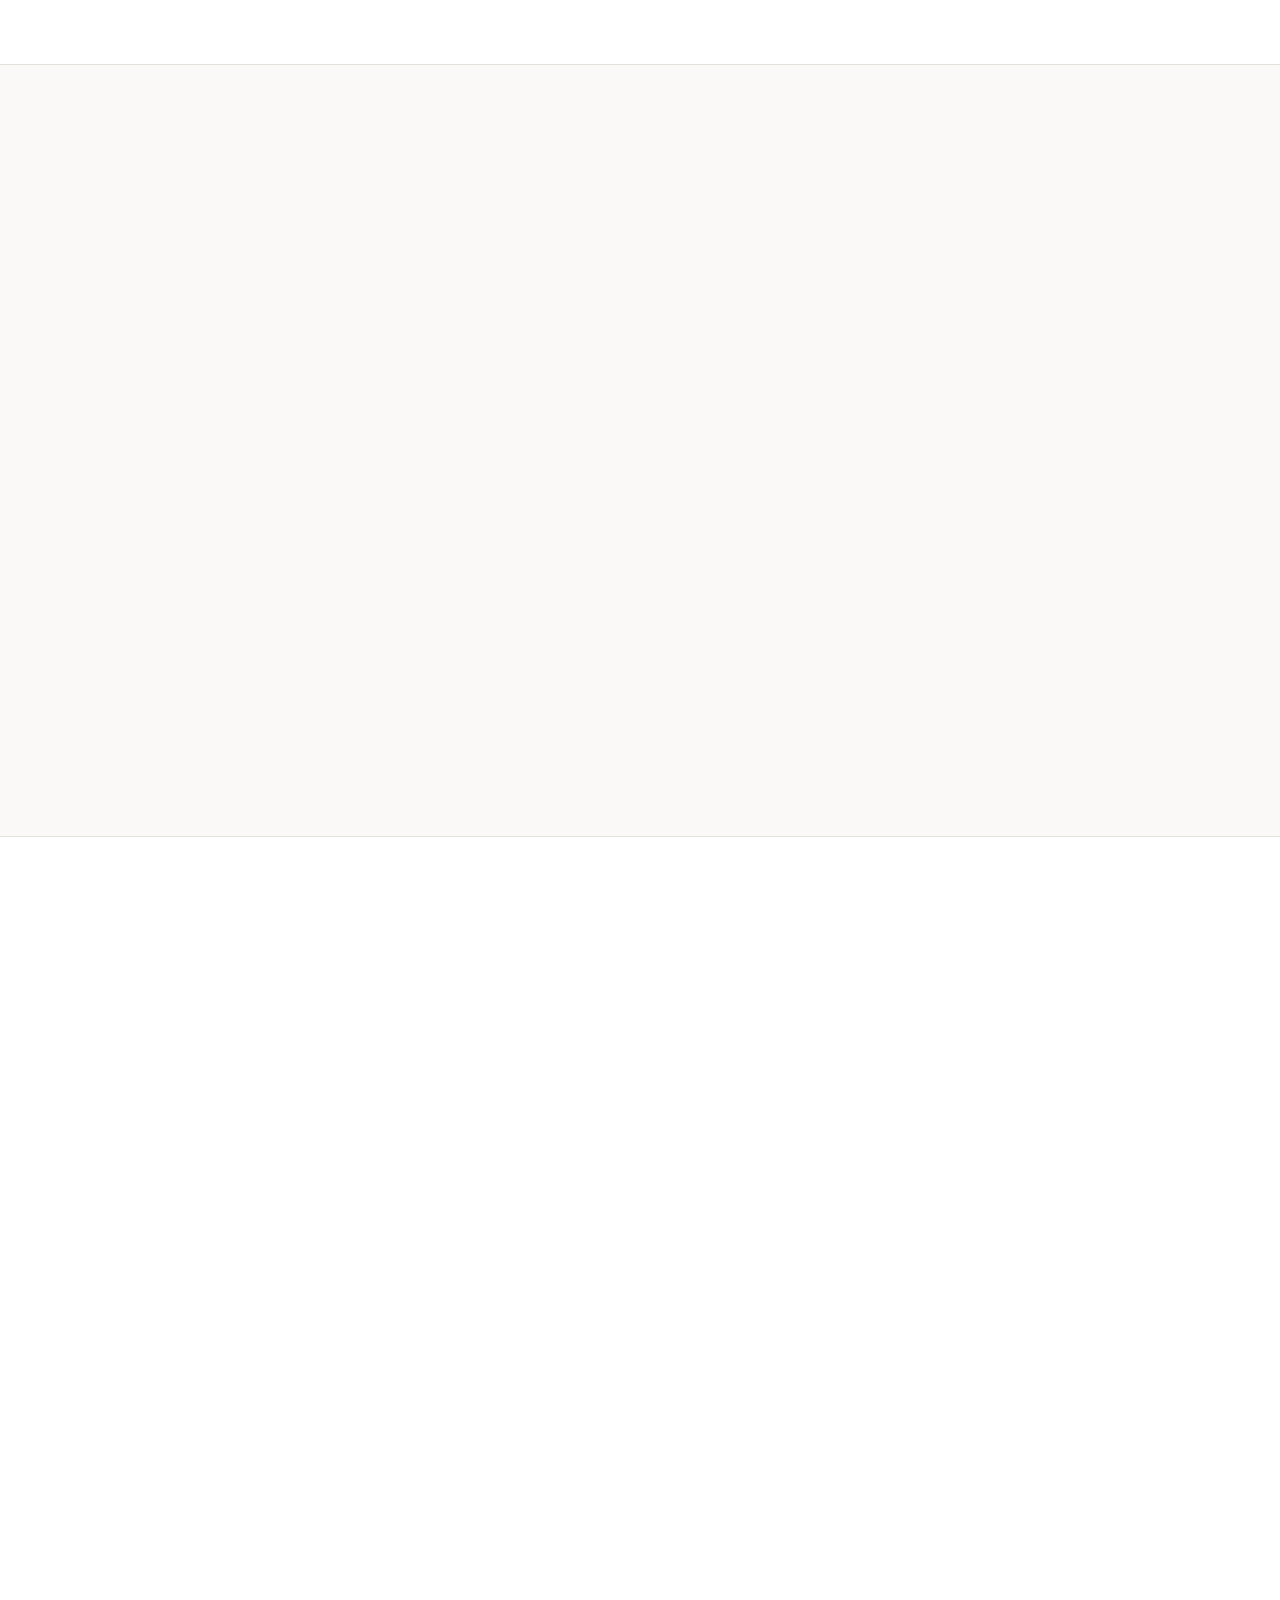
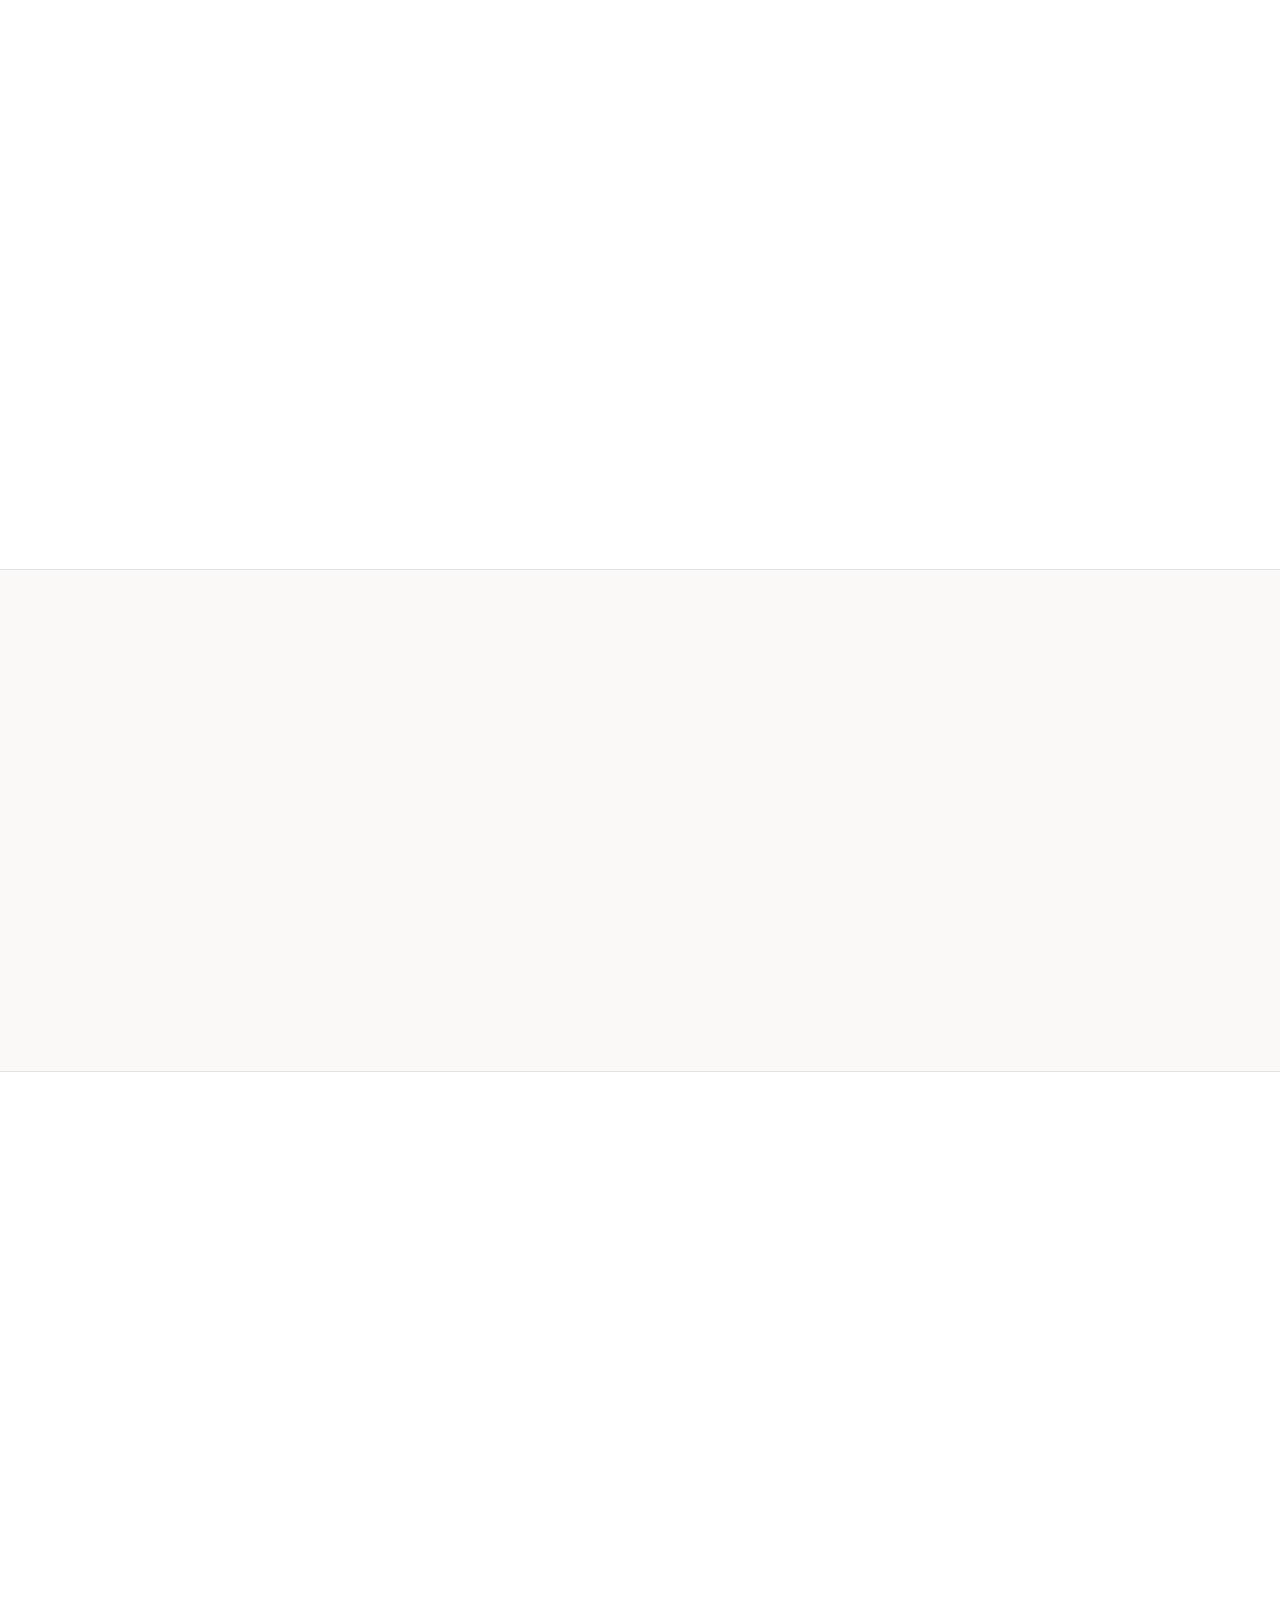
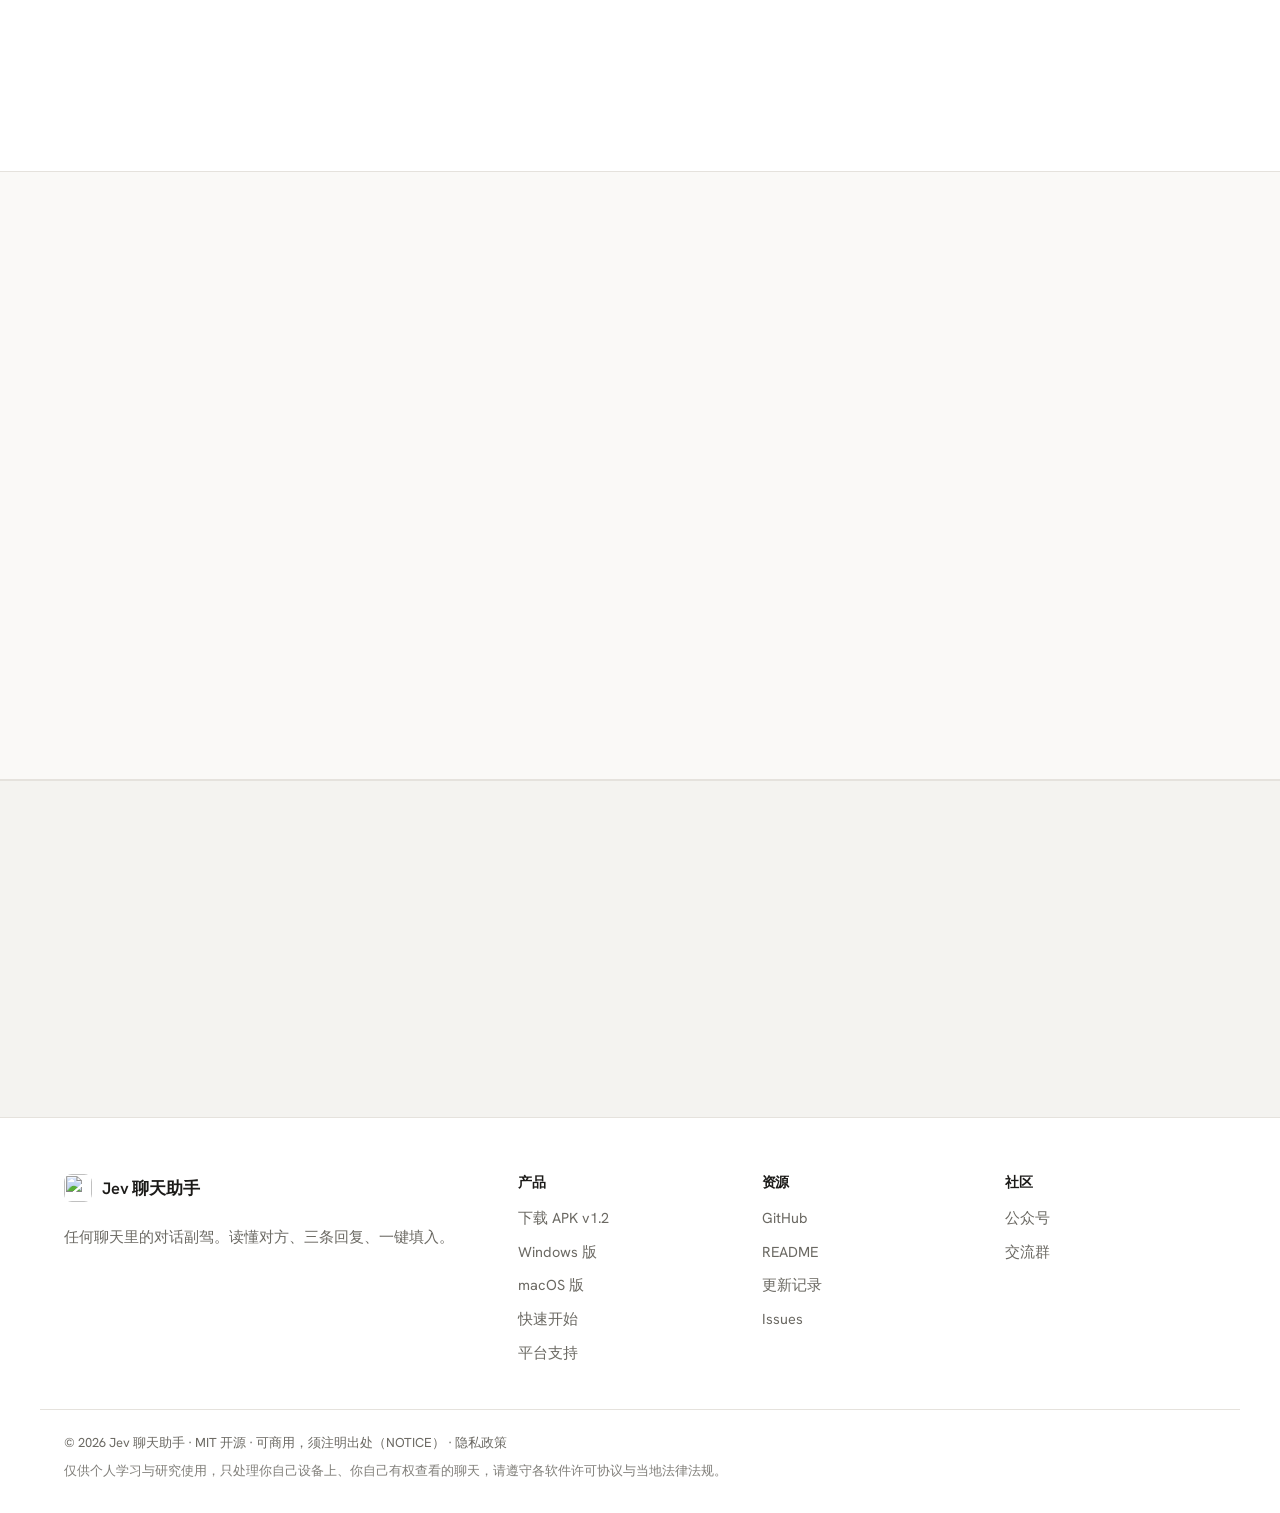
==== commit 73da201d: "site: AI 相关介绍改写（判断模型、候选排序、知识库、发送内容、局限） Co-Authored-By: Claude Opus 5.5 <noreply@anthropic.com>" ====
--- a/index.html
+++ b/index.html
@@ -145,7 +145,7 @@
           <svg viewBox="0 0 24 24" width="22" height="22" aria-hidden="true"><path d="M12 4.5c4.4 0 7.8 3.4 9 7.5-1.2 4.1-4.6 7.5-9 7.5S4.2 16.1 3 12c1.2-4.1 4.6-7.5 9-7.5z" fill="none" stroke="currentColor" stroke-width="1.7"/><circle cx="12" cy="12" r="2.8" fill="currentColor"/></svg>
         </span>
         <h3>判断</h3>
-        <p>TypeSafe Jev 判断模型一次给出：对方真实意图、危险等级 1–9、对方要什么、该不该马上回、最佳动作。约 1 秒，带把握度。</p>
+        <p>Jev 判断模型不写字，只在固定选项里选：真实意图、危险等级（0–9）、对方要什么、该不该马上回、最佳动作等 7 项，都带概率和把握度，约 1 秒出结果。</p>
       </article>
 
       <article class="card reveal">
@@ -153,7 +153,7 @@
           <svg viewBox="0 0 24 24" width="22" height="22" aria-hidden="true"><rect x="3.5" y="5" width="17" height="4.4" rx="2.2" fill="currentColor"/><rect x="3.5" y="11" width="13" height="4.4" rx="2.2" fill="none" stroke="currentColor" stroke-width="1.7"/><rect x="3.5" y="17" width="9" height="3" rx="1.5" fill="none" stroke="currentColor" stroke-width="1.7"/></svg>
         </span>
         <h3>候选</h3>
-        <p>生成模型（默认 DeepSeek）起草 3 条口语化回复，Jev 按「最合适」重新排序，并给出每条的占比，谁排第一有理由。</p>
+        <p>生成模型起草 3 条候选回复——稳妥接话、给出行动或承诺、简短表态各一条，默认经 OpenRouter 调用 DeepSeek。Jev 再给这 3 条排序，标出概率。</p>
       </article>
 
       <article class="card reveal">
@@ -273,7 +273,7 @@
           <svg viewBox="0 0 24 24" width="22" height="22" aria-hidden="true"><path d="M5 5.5A1.5 1.5 0 0 1 6.5 4H18v16H6.5A1.5 1.5 0 0 1 5 18.5z" fill="none" stroke="currentColor" stroke-width="1.7" stroke-linejoin="round"/><path d="M9 8.5h6M9 12h6M9 15.5h3.5" stroke="currentColor" stroke-width="1.6" stroke-linecap="round"/></svg>
         </span>
         <h3>知识库与关联上下文</h3>
-        <p>本地维护笔记和联系人档案（关系、别名、备注）。分析时自动带上命中的知识和这个人的历史聊天，候选回复与知识库口径一致。联系人可跨 App 关联。</p>
+        <p>本地维护笔记和联系人档案（关系、别名、备注）。笔记分两种：常驻的每次都带，其余按标签或标题匹配当前对话自动命中；开启历史后再带上这个人最近的聊天。回复口径与知识库一致，不编造知识库外的内容。联系人可跨 App 关联。</p>
       </article>
 
       <article class="card reveal">
@@ -289,7 +289,7 @@
           <svg viewBox="0 0 24 24" width="22" height="22" aria-hidden="true"><path d="M5 7.5h14M5 12h14M5 16.5h14" stroke="currentColor" stroke-width="1.7" stroke-linecap="round"/><circle cx="9" cy="7.5" r="2.1" fill="none" stroke="currentColor" stroke-width="1.7"/><circle cx="15" cy="12" r="2.1" fill="none" stroke="currentColor" stroke-width="1.7"/><circle cx="10" cy="16.5" r="2.1" fill="none" stroke="currentColor" stroke-width="1.7"/></svg>
         </span>
         <h3>接口全可配</h3>
-        <p>判断 / 回复 / 视觉三路接口的地址、密钥、模型分别可填。内置 OpenRouter、TypeSafe 直连、DeepSeek 官方、通义兼容预设，各自一键连通测试。只填一把 OpenRouter 密钥就能用。</p>
+        <p>判断 / 回复 / 视觉三路接口的地址、密钥、模型分别可填。内置 OpenRouter、博查 Jev、TypeSafe 直连、DeepSeek 官方、通义兼容预设，各自一键连通测试。只填一把 OpenRouter 密钥就能用。</p>
       </article>
 
       <article class="card reveal">
@@ -297,7 +297,7 @@
           <svg viewBox="0 0 24 24" width="22" height="22" aria-hidden="true"><rect x="5" y="10.5" width="14" height="9.5" rx="2.4" fill="none" stroke="currentColor" stroke-width="1.7"/><path d="M8.2 10.5V8a3.8 3.8 0 0 1 7.6 0v2.5" fill="none" stroke="currentColor" stroke-width="1.7"/><circle cx="12" cy="15" r="1.5" fill="currentColor"/></svg>
         </span>
         <h3>隐私在本机</h3>
-        <p>密钥只存在 App 私有空间。聊天内容只在分析那一刻发给你配置的模型接口，不落盘、不进日志。历史记录默认关闭，开了也只存本机。</p>
+        <p>密钥只存在 App 私有空间。聊天内容只在判断那一刻发给你自己配置的接口，作者不架设服务器、不经手，也不落盘、不进日志。历史记录默认关闭，开了也只存本机。</p>
       </article>
     </div>
   </div>
@@ -435,7 +435,7 @@
         <div class="flow-pair">
           <div class="flow-half">
             <h4>Jev 判断</h4>
-            <p>意图 · 危险等级 1–9 · 该不该马上回</p>
+            <p>意图 · 危险等级 0–9 · 该不该马上回</p>
           </div>
           <div class="flow-half">
             <h4>生成模型起草</h4>
@@ -447,7 +447,7 @@
       <div class="flow-node">
         <span class="flow-idx">3</span>
         <h4>Jev 排序</h4>
-        <p>按「最合适」重排，给出占比</p>
+        <p>按「最合适」重排，给出概率</p>
       </div>
       <span class="flow-arrow" aria-hidden="true"></span>
       <div class="flow-node">
@@ -487,17 +487,19 @@
       </details>
       <details>
         <summary>要准备什么密钥？<span class="acc-ico" aria-hidden="true"></span></summary>
-        <div class="faq-body"><p>最少一把 OpenRouter API Key 就能跑起来：填在「判断接口」，回复和视觉接口留空会自动继承。也可以三路分开配，内置 OpenRouter、TypeSafe 直连、DeepSeek 官方、通义兼容预设，各自一键测连通。</p></div>
+        <div class="faq-body"><p>最少一把 OpenRouter API Key 就能跑起来：填在「判断接口」，回复和视觉接口留空会自动继承。也可以三路分开配，内置 OpenRouter、博查 Jev、TypeSafe 直连、DeepSeek 官方、通义兼容预设，各自一键测连通。</p></div>
       </details>
       <details>
         <summary>我的聊天内容会被上传吗？<span class="acc-ico" aria-hidden="true"></span></summary>
-        <div class="faq-body"><p>只在分析那一刻发给你自己配置的模型接口，之后不落盘、不进日志。密钥只存在 App 私有空间。历史记录默认关闭，开了也只存在本机。OCR 走的是 ML Kit 中文离线识别，图片不上传。</p></div>
+        <div class="faq-body"><p>只在判断那一刻，把屏幕上最近几条消息、你填的关系描述发给你自己配置的接口（开了知识库还会带上命中的笔记和联系人备注，开了历史还会带上这个人最近的聊天），之后不落盘、不进日志，作者不架设服务器、不经手。密钥只存在 App 私有空间。历史记录默认关闭，开了也只存在本机。OCR 走的是 ML Kit 中文离线识别，图片不上传。</p></div>
       </details>
       <details>
         <summary>群聊准吗？还有哪些已知限制？<span class="acc-ico" aria-hidden="true"></span></summary>
         <div class="faq-body">
           <ul>
+            <li>Jev 主要用英文训练，中文场景的判断质量会波动；题目是按亲密关系里的冲突场景校准的，群聊、工作聊天这类场景准确度会下降。</li>
             <li>群聊目前按一对一的方式分析，多人交叉对话时判断会不准。</li>
+            <li>判断给出的是概率，不是确定结论，仅供参考。</li>
             <li>部分国产 ROM 的后台冻结策略可能让悬浮气泡短暂消失，开自启动和省电无限制可缓解。</li>
             <li>X / Twitter 只在中文界面下验证过。</li>
           </ul>
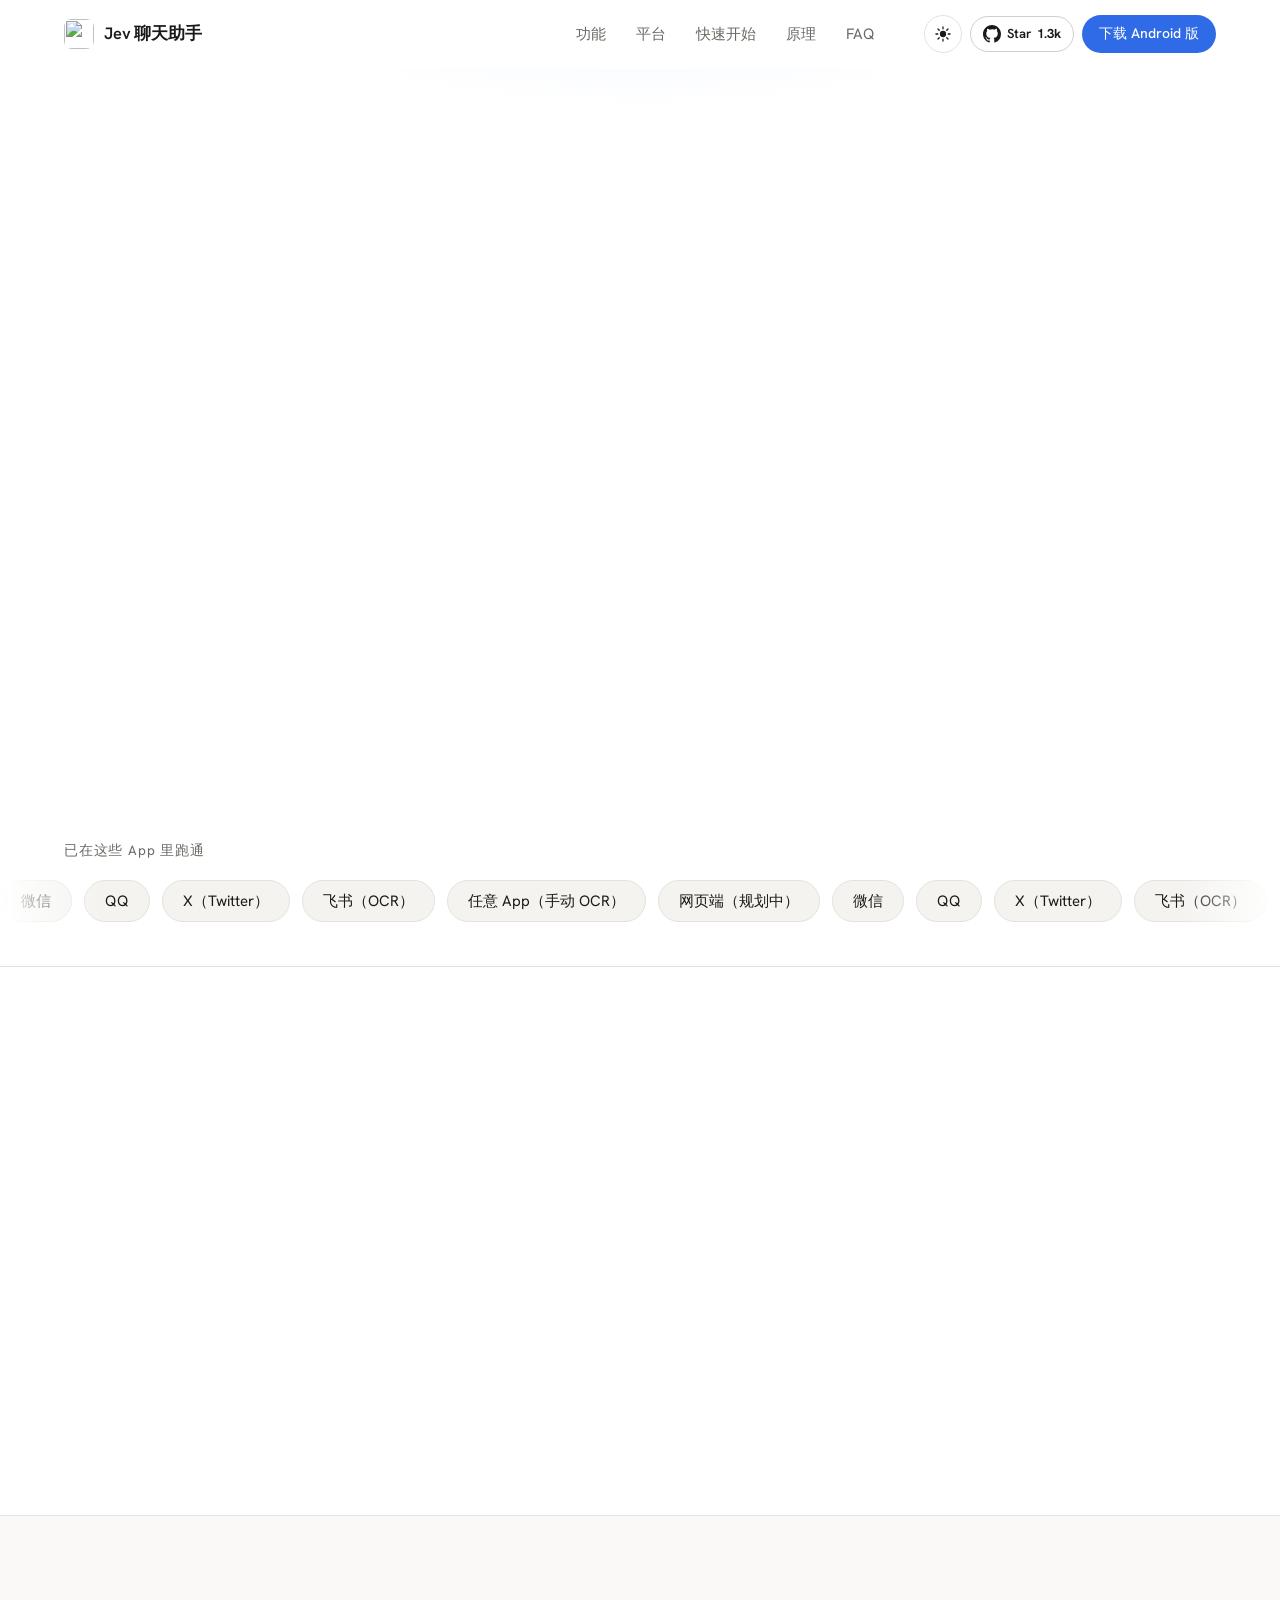
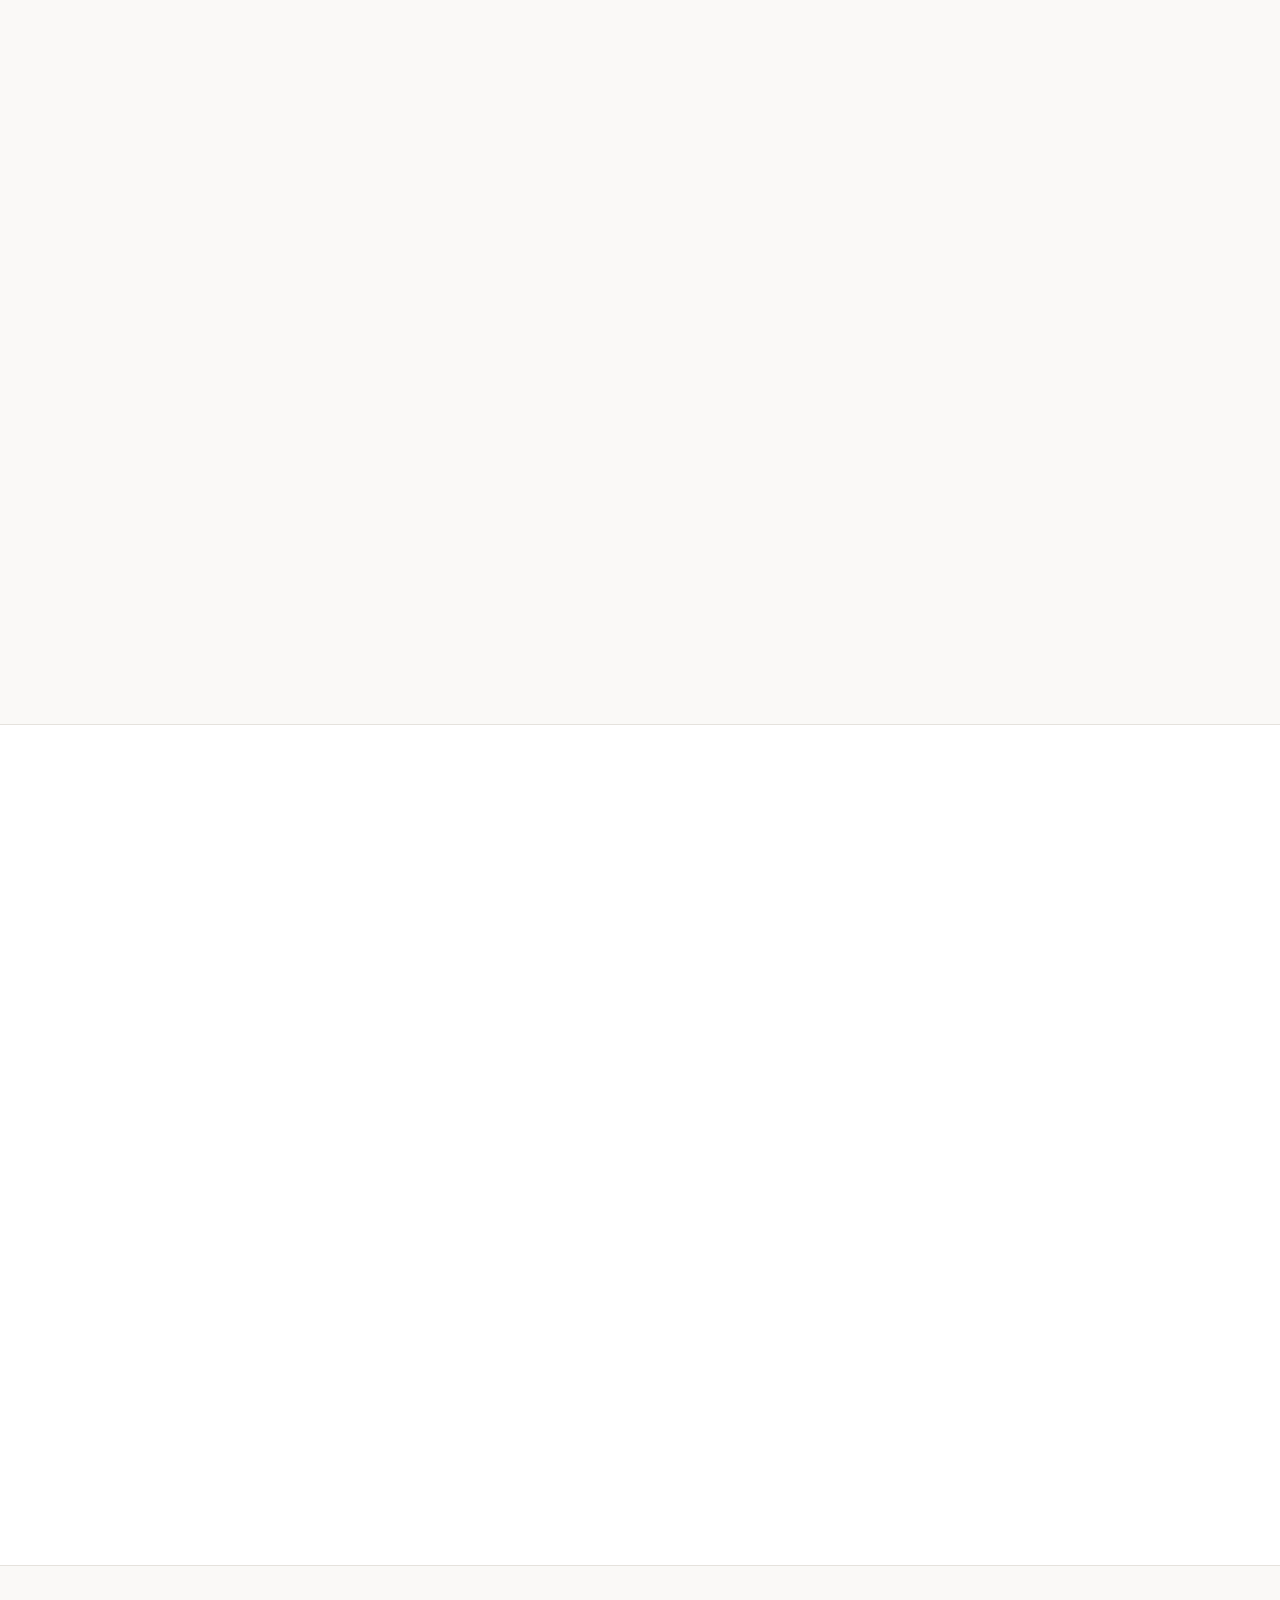
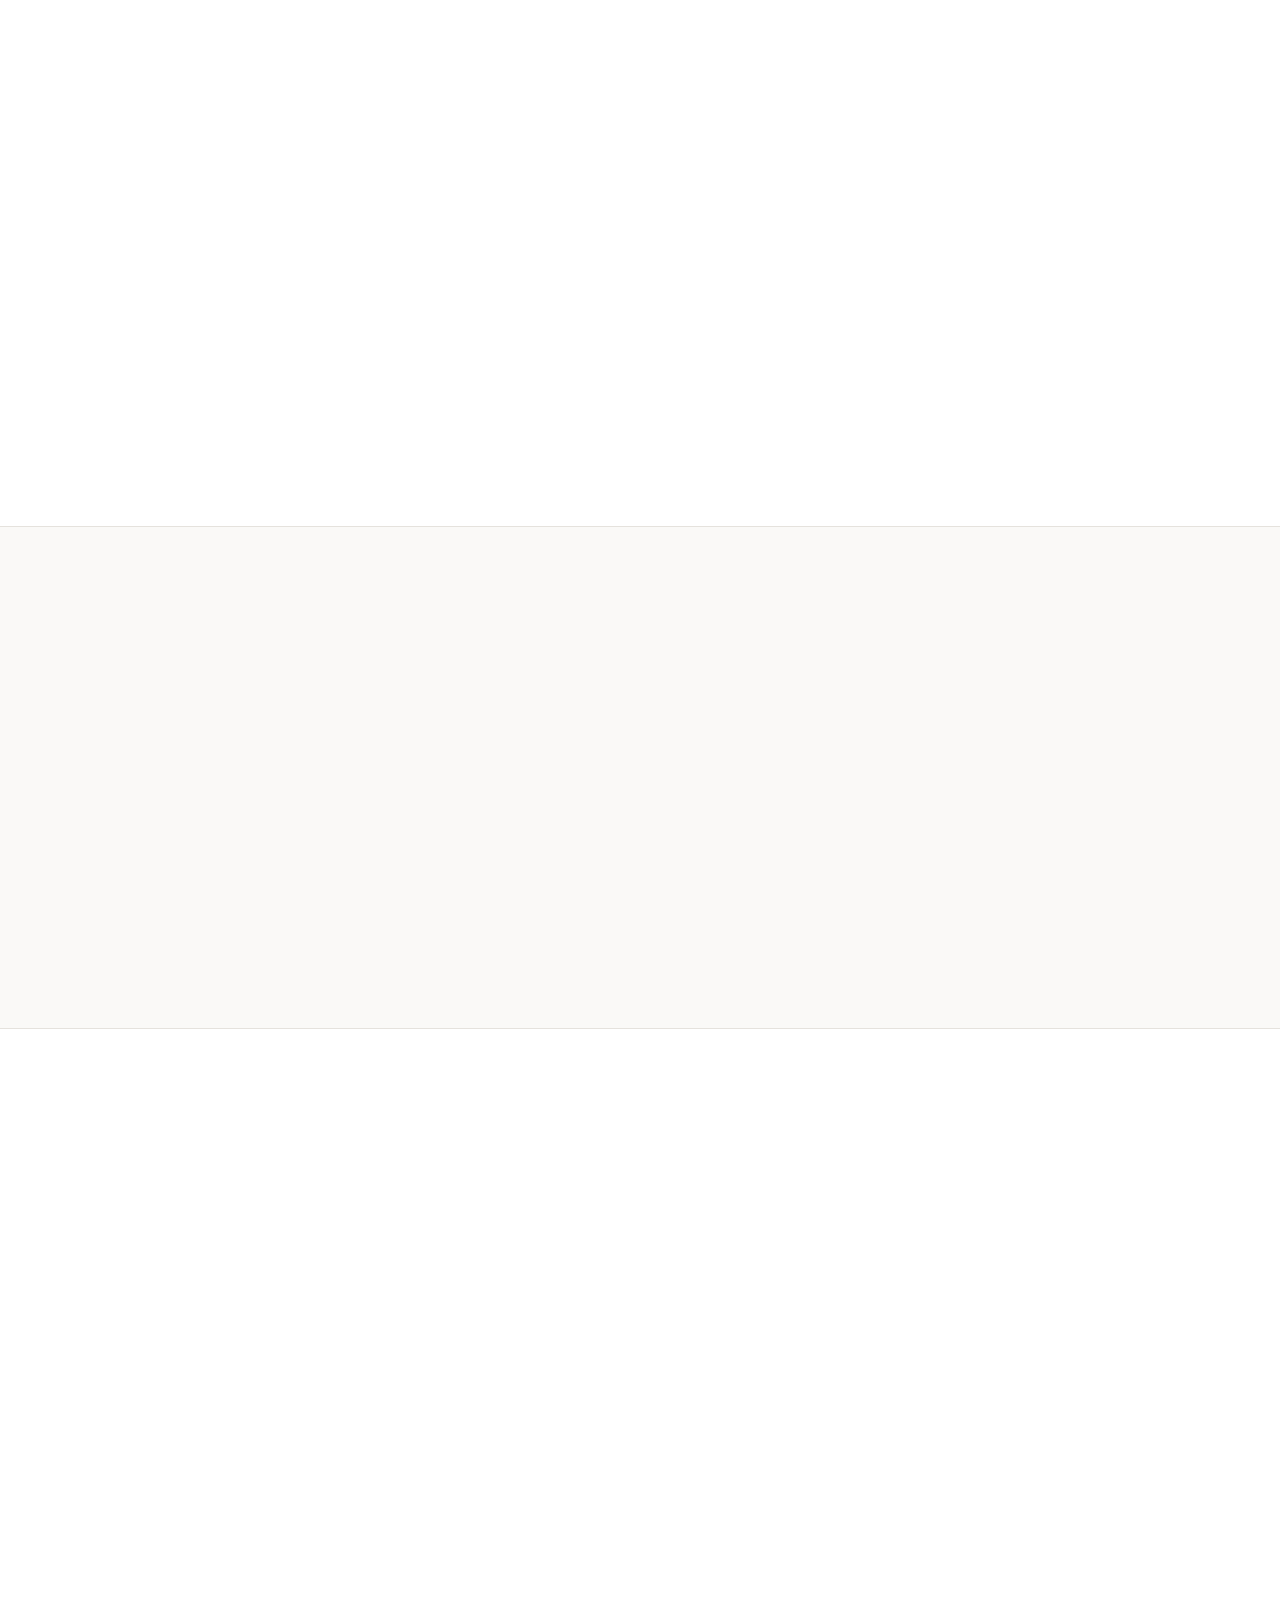
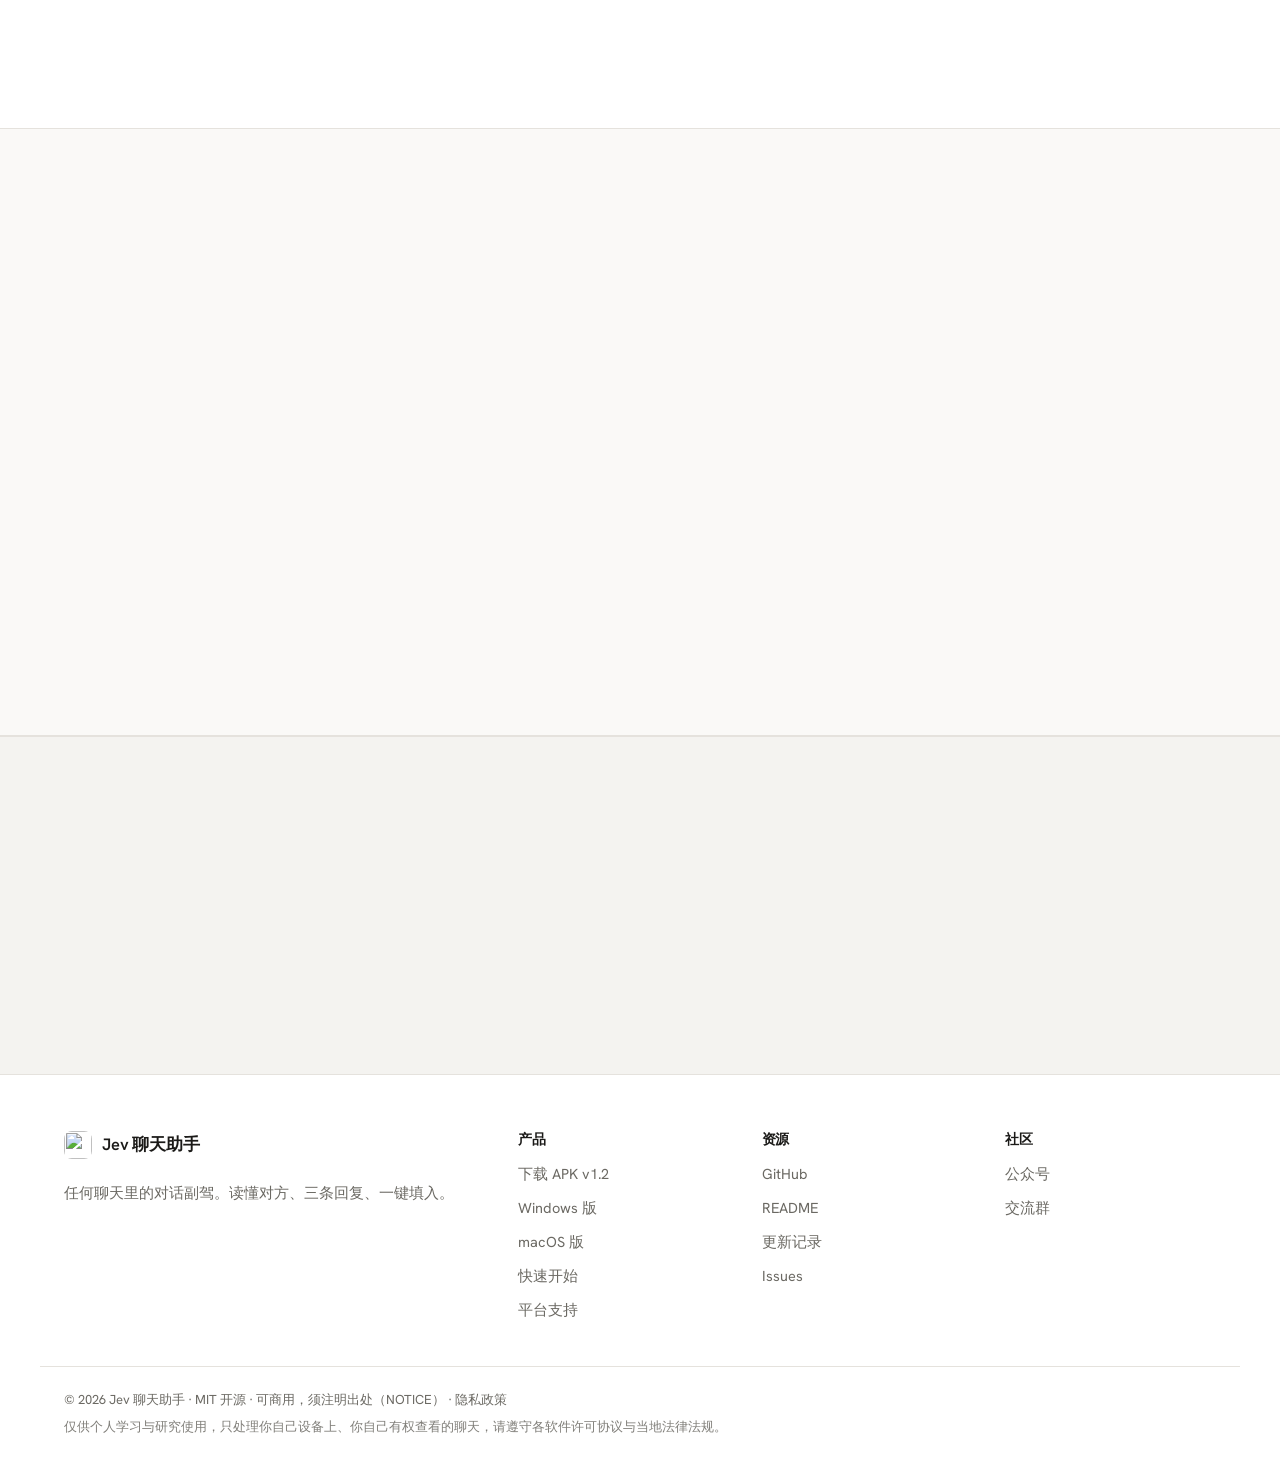
==== commit 519cbdd7: "pages: 接入 Umami 统计 Co-Authored-By: Claude Fable 5.1 <noreply@anthropic.com>" ====
--- a/index.html
+++ b/index.html
@@ -4,7 +4,7 @@
 <meta charset="utf-8">
 <meta name="viewport" content="width=device-width, initial-scale=1">
 <title>Jev 聊天助手 — 任何聊天里的对话副驾</title>
-<meta name="description" content="Jev 聊天助手是一个开源 Android / Windows / macOS 三端对话副驾：读懂对方刚发的消息，给出意图与危险等级判断，起草三条候选回复，一键填进输入框。程序只填不发，发不发由你。QQ / X / 飞书已跑通。">
+<meta name="description" content="Jev 聊天助手是一个开源 Android / Windows / macOS 三端对话副驾：读懂对方刚发的消息，给出意图与危险等级判断，起草三条候选回复，一键填进输入框。程序只填不发，发不发由你。微信 / QQ / X / 飞书已跑通。">
 <link rel="icon" href="assets/favicon.svg" type="image/svg+xml">
 <meta property="og:type" content="website">
 <meta property="og:url" content="https://chatjevs.com/">
@@ -35,6 +35,8 @@
 <link rel="stylesheet" href="https://fonts.googleapis.com/css2?family=Hanken+Grotesk:wght@400;500;600&family=DM+Mono:wght@400;500&display=swap" media="print" onload="this.media='all'">
 <noscript><link rel="stylesheet" href="https://fonts.googleapis.com/css2?family=Hanken+Grotesk:wght@400;500;600&family=DM+Mono:wght@400;500&display=swap"></noscript>
 <link rel="stylesheet" href="style.css?v=20260923b">
+  <!-- 访问统计（自建 Umami，无 cookie） -->
+  <script defer src="https://umami.jisikeji.cn/script.js" data-website-id="e294ceb6-4001-47a0-a18b-d225cd09017a"></script>
 </head>
 <body>
 
@@ -77,7 +79,7 @@
     <div class="hero-copy">
       <span class="eyebrow reveal">开源 · MIT · Android / Windows / macOS</span>
       <h1 class="hero-title reveal">任何聊天里，<br>都有个副驾</h1>
-      <p class="hero-sub reveal">读懂对方、三条回复、一键填入。QQ / X / 飞书已跑通，Windows / macOS 桌面版同步可用。</p>
+      <p class="hero-sub reveal">读懂对方、三条回复、一键填入。微信 / QQ / X / 飞书已跑通，Windows / macOS 桌面版同步可用。</p>
 
       <div class="cmd reveal" role="group" aria-label="安装命令">
         <code id="cmdText">adb install -r jev-assistant-v<span data-jev-version>1.2</span>-release.apk</code>
@@ -122,11 +124,11 @@
 <!-- ===================== MARQUEE ===================== -->
 <section class="marquee-sec">
   <div class="wrap"><p class="marquee-title">已在这些 App 里跑通</p></div>
-  <div class="marquee" aria-label="已支持的应用：QQ、X（Twitter）、飞书、任意 App、网页端规划中">
+  <div class="marquee" aria-label="已支持的应用：微信、QQ、X（Twitter）、飞书、任意 App、网页端规划中">
     <div class="marquee-track">
-      <span class="chip">QQ</span><span class="chip">X（Twitter）</span><span class="chip">飞书（OCR）</span><span class="chip">任意 App（手动 OCR）</span><span class="chip">网页端（规划中）</span>
-      <span class="chip">QQ</span><span class="chip">X（Twitter）</span><span class="chip">飞书（OCR）</span><span class="chip">任意 App（手动 OCR）</span><span class="chip">网页端（规划中）</span>
-      <span class="chip">QQ</span><span class="chip">X（Twitter）</span><span class="chip">飞书（OCR）</span><span class="chip">任意 App（手动 OCR）</span><span class="chip">网页端（规划中）</span>
+      <span class="chip">微信</span><span class="chip">QQ</span><span class="chip">X（Twitter）</span><span class="chip">飞书（OCR）</span><span class="chip">任意 App（手动 OCR）</span><span class="chip">网页端（规划中）</span>
+      <span class="chip">微信</span><span class="chip">QQ</span><span class="chip">X（Twitter）</span><span class="chip">飞书（OCR）</span><span class="chip">任意 App（手动 OCR）</span><span class="chip">网页端（规划中）</span>
+      <span class="chip">微信</span><span class="chip">QQ</span><span class="chip">X（Twitter）</span><span class="chip">飞书（OCR）</span><span class="chip">任意 App（手动 OCR）</span><span class="chip">网页端（规划中）</span>
     </div>
   </div>
 </section>
@@ -145,7 +147,7 @@
           <svg viewBox="0 0 24 24" width="22" height="22" aria-hidden="true"><path d="M12 4.5c4.4 0 7.8 3.4 9 7.5-1.2 4.1-4.6 7.5-9 7.5S4.2 16.1 3 12c1.2-4.1 4.6-7.5 9-7.5z" fill="none" stroke="currentColor" stroke-width="1.7"/><circle cx="12" cy="12" r="2.8" fill="currentColor"/></svg>
         </span>
         <h3>判断</h3>
-        <p>Jev 判断模型不写字，只在固定选项里选：真实意图、危险等级（0–9）、对方要什么、该不该马上回、最佳动作等 7 项，都带概率和把握度，约 1 秒出结果。</p>
+        <p>TypeSafe Jev 判断模型一次给出：对方真实意图、危险等级 1–9、对方要什么、该不该马上回、最佳动作。约 1 秒，带把握度。</p>
       </article>
 
       <article class="card reveal">
@@ -153,7 +155,7 @@
           <svg viewBox="0 0 24 24" width="22" height="22" aria-hidden="true"><rect x="3.5" y="5" width="17" height="4.4" rx="2.2" fill="currentColor"/><rect x="3.5" y="11" width="13" height="4.4" rx="2.2" fill="none" stroke="currentColor" stroke-width="1.7"/><rect x="3.5" y="17" width="9" height="3" rx="1.5" fill="none" stroke="currentColor" stroke-width="1.7"/></svg>
         </span>
         <h3>候选</h3>
-        <p>生成模型起草 3 条候选回复——稳妥接话、给出行动或承诺、简短表态各一条，默认经 OpenRouter 调用 DeepSeek。Jev 再给这 3 条排序，标出概率。</p>
+        <p>生成模型（默认 DeepSeek）起草 3 条口语化回复，Jev 按「最合适」重新排序，并给出每条的占比，谁排第一有理由。</p>
       </article>
 
       <article class="card reveal">
@@ -273,7 +275,7 @@
           <svg viewBox="0 0 24 24" width="22" height="22" aria-hidden="true"><path d="M5 5.5A1.5 1.5 0 0 1 6.5 4H18v16H6.5A1.5 1.5 0 0 1 5 18.5z" fill="none" stroke="currentColor" stroke-width="1.7" stroke-linejoin="round"/><path d="M9 8.5h6M9 12h6M9 15.5h3.5" stroke="currentColor" stroke-width="1.6" stroke-linecap="round"/></svg>
         </span>
         <h3>知识库与关联上下文</h3>
-        <p>本地维护笔记和联系人档案（关系、别名、备注）。笔记分两种：常驻的每次都带，其余按标签或标题匹配当前对话自动命中；开启历史后再带上这个人最近的聊天。回复口径与知识库一致，不编造知识库外的内容。联系人可跨 App 关联。</p>
+        <p>本地维护笔记和联系人档案（关系、别名、备注）。分析时自动带上命中的知识和这个人的历史聊天，候选回复与知识库口径一致。联系人可跨 App 关联。</p>
       </article>
 
       <article class="card reveal">
@@ -289,7 +291,7 @@
           <svg viewBox="0 0 24 24" width="22" height="22" aria-hidden="true"><path d="M5 7.5h14M5 12h14M5 16.5h14" stroke="currentColor" stroke-width="1.7" stroke-linecap="round"/><circle cx="9" cy="7.5" r="2.1" fill="none" stroke="currentColor" stroke-width="1.7"/><circle cx="15" cy="12" r="2.1" fill="none" stroke="currentColor" stroke-width="1.7"/><circle cx="10" cy="16.5" r="2.1" fill="none" stroke="currentColor" stroke-width="1.7"/></svg>
         </span>
         <h3>接口全可配</h3>
-        <p>判断 / 回复 / 视觉三路接口的地址、密钥、模型分别可填。内置 OpenRouter、博查 Jev、TypeSafe 直连、DeepSeek 官方、通义兼容预设，各自一键连通测试。只填一把 OpenRouter 密钥就能用。</p>
+        <p>判断 / 回复 / 视觉三路接口的地址、密钥、模型分别可填。内置 OpenRouter、TypeSafe 直连、DeepSeek 官方、通义兼容预设，各自一键连通测试。只填一把 OpenRouter 密钥就能用。</p>
       </article>
 
       <article class="card reveal">
@@ -297,7 +299,7 @@
           <svg viewBox="0 0 24 24" width="22" height="22" aria-hidden="true"><rect x="5" y="10.5" width="14" height="9.5" rx="2.4" fill="none" stroke="currentColor" stroke-width="1.7"/><path d="M8.2 10.5V8a3.8 3.8 0 0 1 7.6 0v2.5" fill="none" stroke="currentColor" stroke-width="1.7"/><circle cx="12" cy="15" r="1.5" fill="currentColor"/></svg>
         </span>
         <h3>隐私在本机</h3>
-        <p>密钥只存在 App 私有空间。聊天内容只在判断那一刻发给你自己配置的接口，作者不架设服务器、不经手，也不落盘、不进日志。历史记录默认关闭，开了也只存本机。</p>
+        <p>密钥只存在 App 私有空间。聊天内容只在分析那一刻发给你配置的模型接口，不落盘、不进日志。历史记录默认关闭，开了也只存本机。</p>
       </article>
     </div>
   </div>
@@ -317,12 +319,13 @@
           <tr><th scope="col">平台</th><th scope="col">状态</th><th scope="col">说明</th></tr>
         </thead>
         <tbody>
+          <tr><th scope="row">微信 Android</th><td><span class="dot ok"></span>全链路</td><td>8.0.78 实测</td></tr>
           <tr><th scope="row">QQ Android</th><td><span class="dot ok"></span>全链路</td><td>9.3.50 实测</td></tr>
           <tr><th scope="row">X / Twitter 私信</th><td><span class="dot ok"></span>全链路</td><td>12.25 实测，中文界面</td></tr>
           <tr><th scope="row">飞书 / Lark</th><td><span class="dot wip"></span>OCR 兜底</td><td>真机验证，正文离线 OCR</td></tr>
           <tr><th scope="row">任意其它 App</th><td><span class="dot wip"></span>手动识别</td><td>悬浮窗菜单「截屏识别一次」</td></tr>
-          <tr><th scope="row">Windows 桌面版</th><td><span class="dot ok"></span>全链路</td><td>v0.1.6 · 窗口截图 + 离线 OCR</td></tr>
-          <tr><th scope="row">macOS 桌面版</th><td><span class="dot ok"></span>全链路</td><td>v0.3.0 · 看屏 + 本地模型</td></tr>
+          <tr><th scope="row">微信 Windows 4.x</th><td><span class="dot ok"></span>全链路</td><td>v0.1.6 · 窗口截图 + 离线 OCR</td></tr>
+          <tr><th scope="row">微信 macOS</th><td><span class="dot ok"></span>全链路</td><td>v0.3.0 · 看屏 + 本地模型</td></tr>
           <tr><th scope="row">网页端</th><td><span class="dot plan"></span>规划中</td><td>—</td></tr>
         </tbody>
       </table>
@@ -344,7 +347,7 @@
           <svg viewBox="0 0 24 24" width="22" height="22" aria-hidden="true"><rect x="7" y="2.5" width="10" height="19" rx="2" fill="none" stroke="currentColor" stroke-width="1.7"/><path d="M10 19h4" stroke="currentColor" stroke-width="1.7" stroke-linecap="round"/></svg>
         </span>
         <h3>Android · v1.4</h3>
-        <p>无障碍服务读屏幕上的对话，读不到就离线 OCR 兜底。QQ / X / 飞书已跑通。</p>
+        <p>无障碍服务读屏幕上的对话，读不到就离线 OCR 兜底。微信 / QQ / X / 飞书已跑通。</p>
         <a class="link-arrow" data-jev-apk href="#">下载</a>
         <a class="link-arrow" data-jev-repo href="#" target="_blank" rel="noopener">源码</a>
       </article>
@@ -354,7 +357,7 @@
           <svg viewBox="0 0 24 24" width="22" height="22" aria-hidden="true"><rect x="3" y="4.5" width="18" height="12" rx="1.6" fill="none" stroke="currentColor" stroke-width="1.7"/><path d="M8.5 20h7M12 16.5V20" stroke="currentColor" stroke-width="1.7" stroke-linecap="round"/></svg>
         </span>
         <h3>Windows · v0.1.6</h3>
-        <p>截自己的聊天窗口 + 本地离线 OCR，不 hook、不读数据库。</p>
+        <p>截自己的微信窗口 + 本地离线 OCR，不 hook、不读数据库，适配微信 Windows 4.x。</p>
         <a class="link-arrow" href="https://github.com/jev-chat/jev-chat-windows/releases" target="_blank" rel="noopener">下载</a>
         <a class="link-arrow" href="https://github.com/jev-chat/jev-chat-windows" target="_blank" rel="noopener">源码</a>
       </article>
@@ -364,7 +367,7 @@
           <svg viewBox="0 0 24 24" width="22" height="22" aria-hidden="true"><path d="M5 5.5A1.5 1.5 0 0 1 6.5 4h11A1.5 1.5 0 0 1 19 5.5V15H5z" fill="none" stroke="currentColor" stroke-width="1.7" stroke-linejoin="round"/><path d="M2.5 15h19l-1.4 3.1a1.7 1.7 0 0 1-1.55 1H5.45a1.7 1.7 0 0 1-1.55-1z" fill="none" stroke="currentColor" stroke-width="1.7" stroke-linejoin="round"/></svg>
         </span>
         <h3>macOS · v0.3.0</h3>
-        <p>看屏 + 本地小模型判断意图与风险等级，按话术生成候选并本地排序。</p>
+        <p>看屏 + 本地小模型判断意图与风险等级，按话术生成候选并本地排序，适配微信 macOS。</p>
         <a class="link-arrow" href="https://github.com/jev-chat/jev-chat-jarvis-mac/releases" target="_blank" rel="noopener">下载</a>
         <a class="link-arrow" href="https://github.com/jev-chat/jev-chat-jarvis-mac" target="_blank" rel="noopener">源码</a>
       </article>
@@ -435,7 +438,7 @@
         <div class="flow-pair">
           <div class="flow-half">
             <h4>Jev 判断</h4>
-            <p>意图 · 危险等级 0–9 · 该不该马上回</p>
+            <p>意图 · 危险等级 1–9 · 该不该马上回</p>
           </div>
           <div class="flow-half">
             <h4>生成模型起草</h4>
@@ -447,7 +450,7 @@
       <div class="flow-node">
         <span class="flow-idx">3</span>
         <h4>Jev 排序</h4>
-        <p>按「最合适」重排，给出概率</p>
+        <p>按「最合适」重排，给出占比</p>
       </div>
       <span class="flow-arrow" aria-hidden="true"></span>
       <div class="flow-node">
@@ -483,23 +486,21 @@
       </details>
       <details>
         <summary>电脑端能用吗？<span class="acc-ico" aria-hidden="true"></span></summary>
-        <div class="faq-body"><p>能用。<a href="https://github.com/jev-chat/jev-chat-windows" target="_blank" rel="noopener">Windows 版</a>（v0.1.6）截自己的聊天窗口 + 本地离线 OCR；<a href="https://github.com/jev-chat/jev-chat-jarvis-mac" target="_blank" rel="noopener">macOS 版</a>（v0.3.0）看屏 + 本地小模型判断。网页版暂无规划。</p></div>
+        <div class="faq-body"><p>能用。<a href="https://github.com/jev-chat/jev-chat-windows" target="_blank" rel="noopener">Windows 版</a>（v0.1.6）适配微信 Windows 4.x，截自己的窗口 + 本地离线 OCR；<a href="https://github.com/jev-chat/jev-chat-jarvis-mac" target="_blank" rel="noopener">macOS 版</a>（v0.3.0）适配微信 macOS，看屏 + 本地小模型判断。网页版暂无规划。</p></div>
       </details>
       <details>
         <summary>要准备什么密钥？<span class="acc-ico" aria-hidden="true"></span></summary>
-        <div class="faq-body"><p>最少一把 OpenRouter API Key 就能跑起来：填在「判断接口」，回复和视觉接口留空会自动继承。也可以三路分开配，内置 OpenRouter、博查 Jev、TypeSafe 直连、DeepSeek 官方、通义兼容预设，各自一键测连通。</p></div>
+        <div class="faq-body"><p>最少一把 OpenRouter API Key 就能跑起来：填在「判断接口」，回复和视觉接口留空会自动继承。也可以三路分开配，内置 OpenRouter、TypeSafe 直连、DeepSeek 官方、通义兼容预设，各自一键测连通。</p></div>
       </details>
       <details>
         <summary>我的聊天内容会被上传吗？<span class="acc-ico" aria-hidden="true"></span></summary>
-        <div class="faq-body"><p>只在判断那一刻，把屏幕上最近几条消息、你填的关系描述发给你自己配置的接口（开了知识库还会带上命中的笔记和联系人备注，开了历史还会带上这个人最近的聊天），之后不落盘、不进日志，作者不架设服务器、不经手。密钥只存在 App 私有空间。历史记录默认关闭，开了也只存在本机。OCR 走的是 ML Kit 中文离线识别，图片不上传。</p></div>
+        <div class="faq-body"><p>只在分析那一刻发给你自己配置的模型接口，之后不落盘、不进日志。密钥只存在 App 私有空间。历史记录默认关闭，开了也只存在本机。OCR 走的是 ML Kit 中文离线识别，图片不上传。</p></div>
       </details>
       <details>
         <summary>群聊准吗？还有哪些已知限制？<span class="acc-ico" aria-hidden="true"></span></summary>
         <div class="faq-body">
           <ul>
-            <li>Jev 主要用英文训练，中文场景的判断质量会波动；题目是按亲密关系里的冲突场景校准的，群聊、工作聊天这类场景准确度会下降。</li>
             <li>群聊目前按一对一的方式分析，多人交叉对话时判断会不准。</li>
-            <li>判断给出的是概率，不是确定结论，仅供参考。</li>
             <li>部分国产 ROM 的后台冻结策略可能让悬浮气泡短暂消失，开自启动和省电无限制可缓解。</li>
             <li>X / Twitter 只在中文界面下验证过。</li>
           </ul>
@@ -519,7 +520,7 @@
 
     <div class="contact-grid">
       <article class="card contact-card reveal">
-        <img class="qr" src="assets/mp-qr.webp" alt="Jev 聊天助手公众号二维码" width="420" height="420" loading="lazy" decoding="async">
+        <img class="qr" src="assets/wechat-mp.webp" alt="Jev 聊天助手微信公众号二维码" width="420" height="420" loading="lazy" decoding="async">
         <h3>公众号私信</h3>
         <p>扫码关注，后台私信最直接。</p>
       </article>
